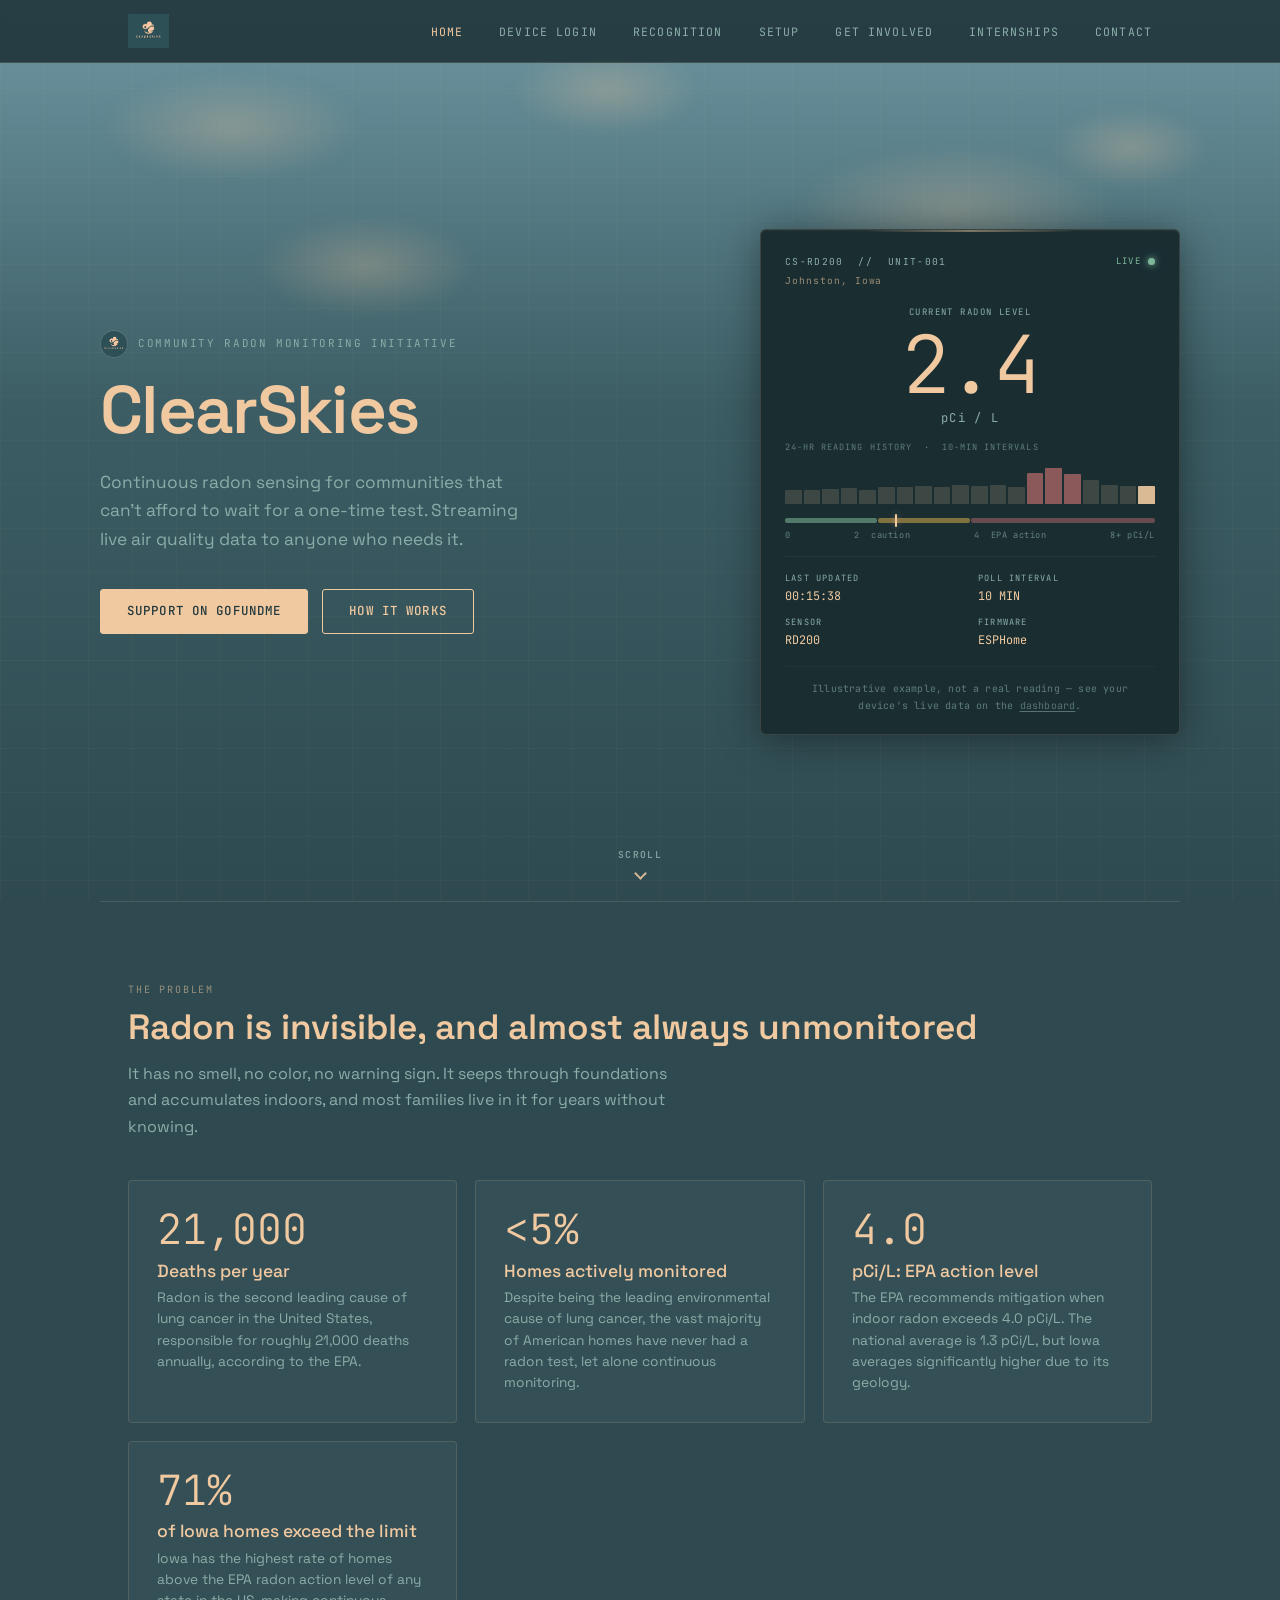
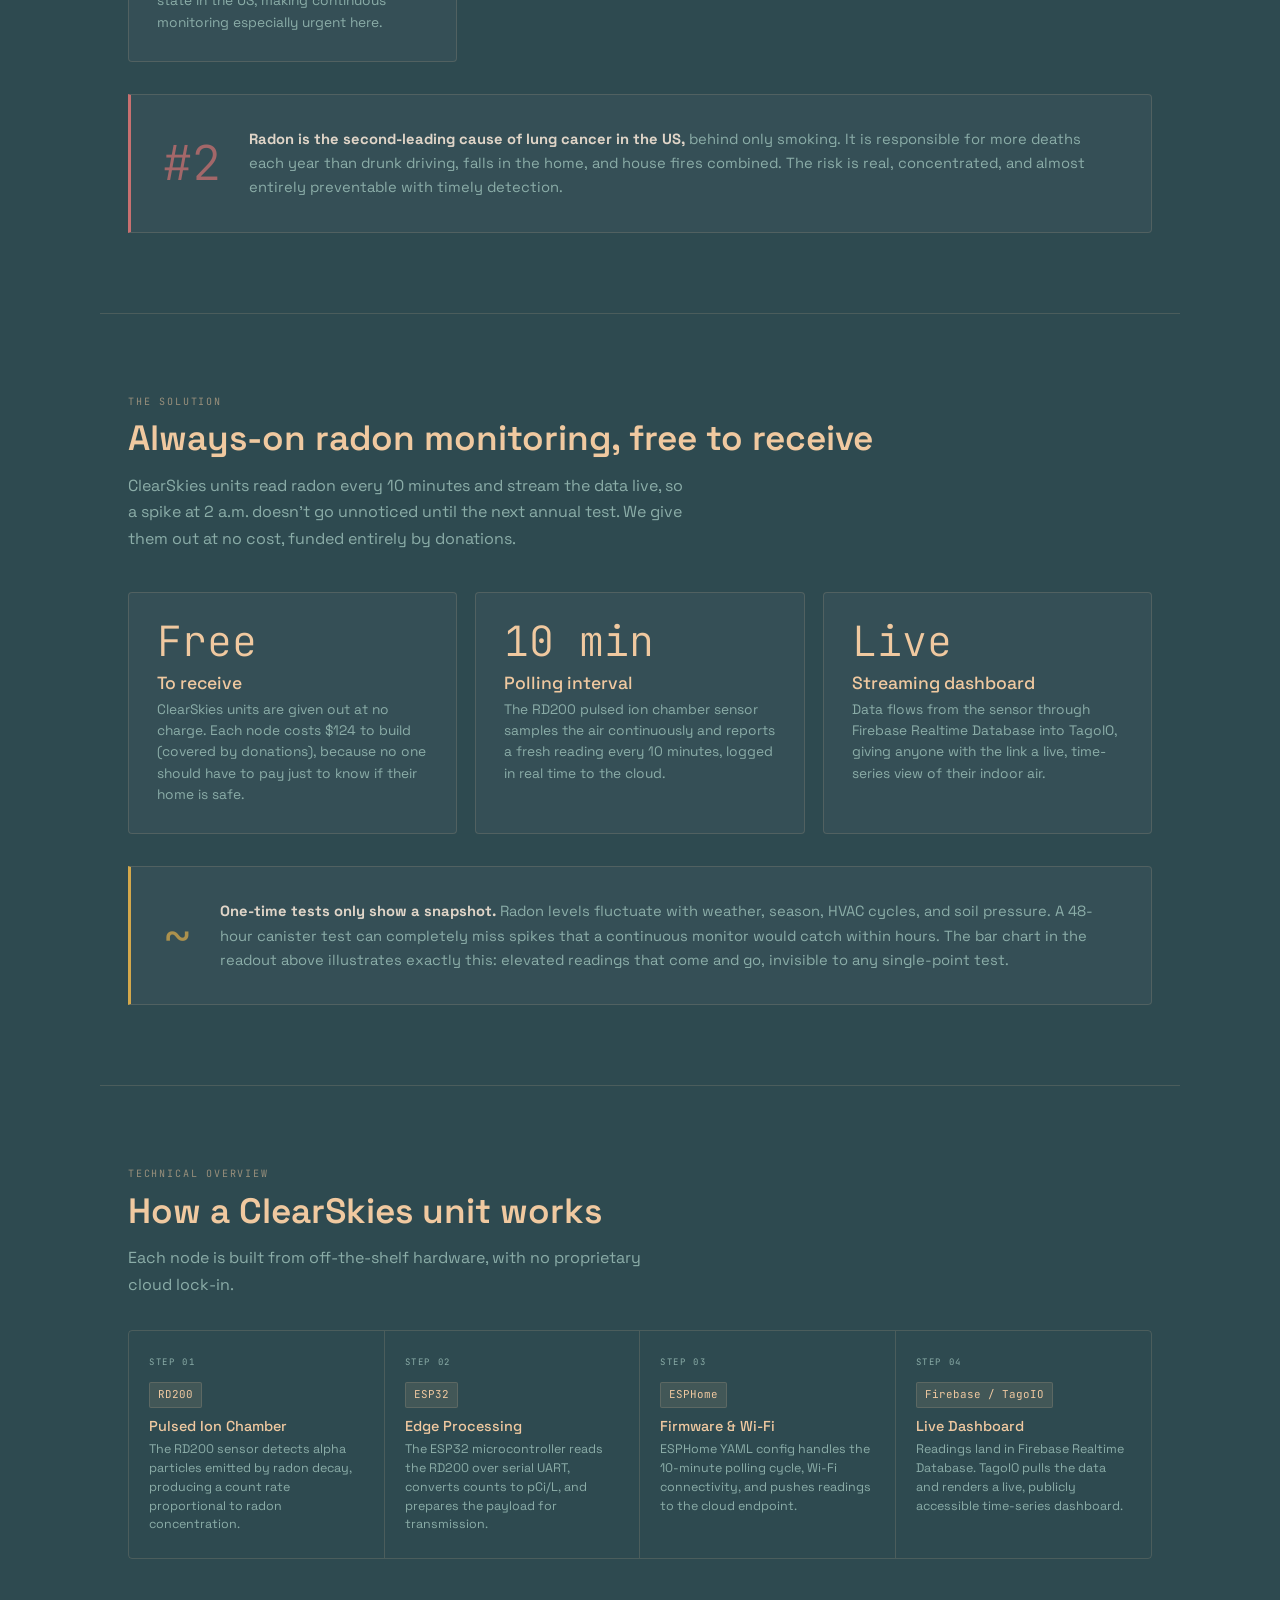
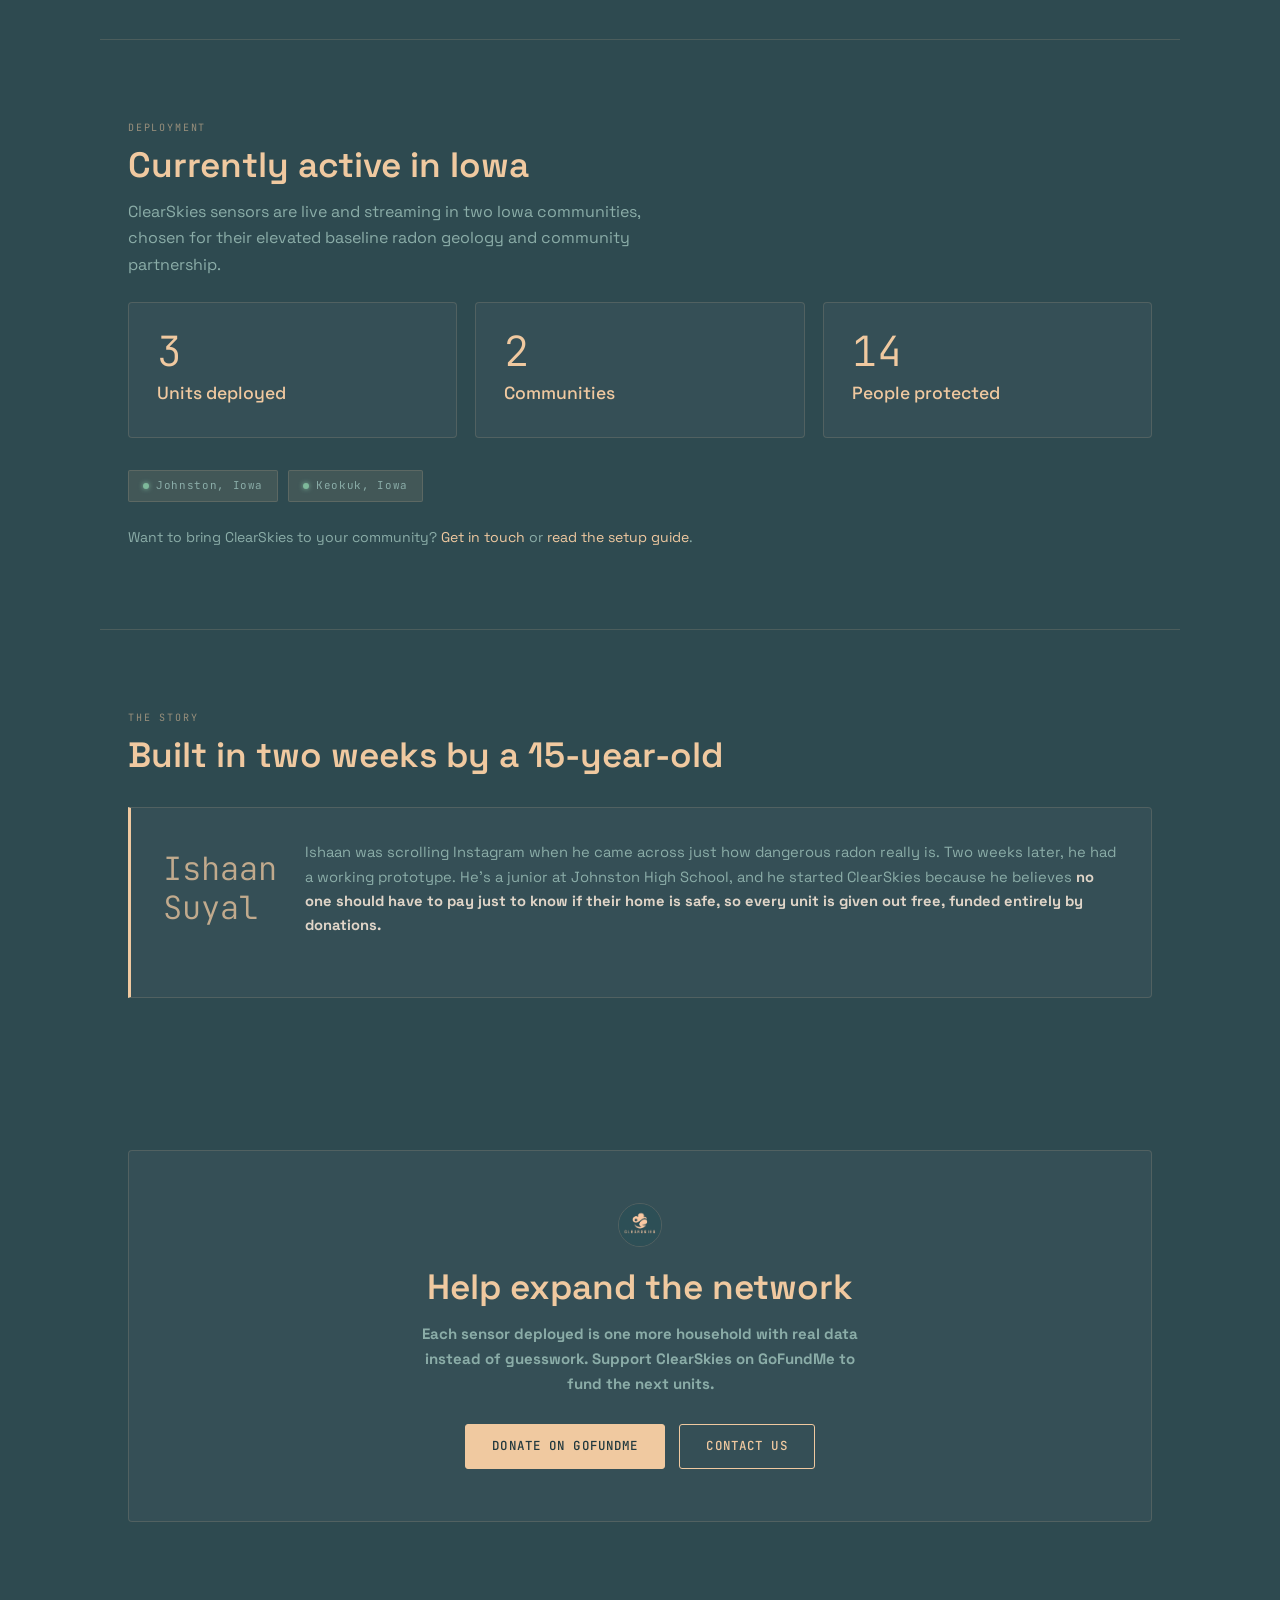
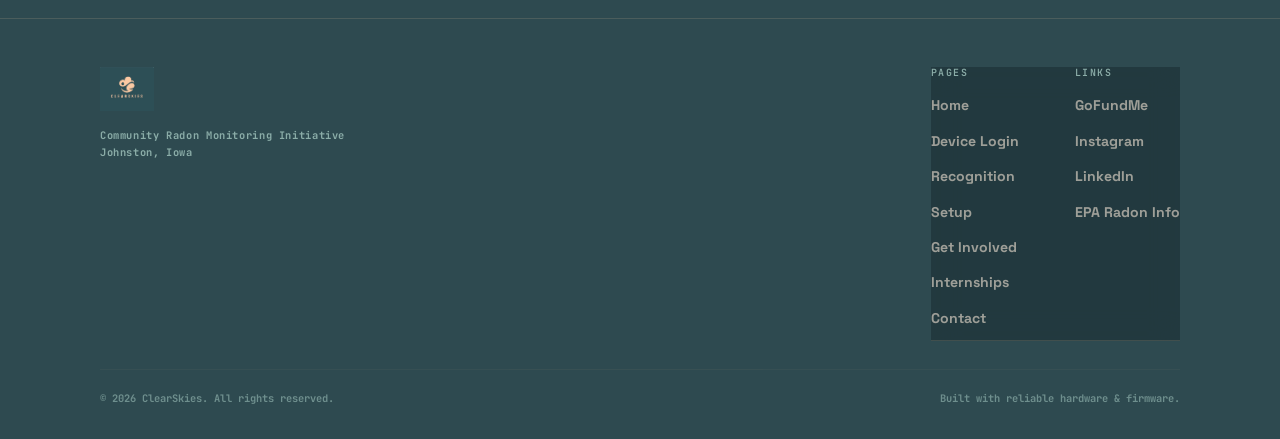
==== index.html @ 1600c2a7 "Label the homepage sensor readout as illustrative, not a live reading The hero mockup's animated 2.4" ====
<!DOCTYPE html>
<html lang="en">
<head>
  <meta name="google-site-verification" content="0IrApgtgHtI0PeMn14DajckYNzv0aFmC-yq6fdGsyoA" />
  <meta charset="UTF-8">
  <meta name="viewport" content="width=device-width, initial-scale=1.0">
  <title>ClearSkies | Community Radon Monitoring</title>
  <meta name="description" content="ClearSkies deploys low-cost continuous radon sensors in communities across Iowa, streaming real-time air quality data to protect families from invisible radon exposure.">
  <meta property="og:type" content="website">
  <meta property="og:title" content="ClearSkies | Community Radon Monitoring">
  <meta property="og:description" content="Low-cost continuous radon sensors deployed in communities across Iowa.">
  <meta property="og:image" content="https://ishaansuyal.github.io/clearskies-site/favicon.png">
  <link rel="icon" type="image/png" href="favicon.png">
  <link rel="apple-touch-icon" href="favicon.png">
  <link rel="stylesheet" href="css/style.css">
</head>
<body>

<!-- ── Atmosphere: sky → ground scene ── -->
<div class="scene" aria-hidden="true">
  <div class="scene-sky"></div>
  <div class="scene-ground"></div>
  <div class="cloud cloud-1"></div>
  <div class="cloud cloud-2"></div>
  <div class="cloud cloud-3"></div>
  <div class="cloud cloud-4"></div>
  <div class="cloud cloud-5"></div>
</div>

<!-- ── Navigation ── -->
<nav>
  <div class="nav-inner">
    <a class="nav-logo" href="index.html">
      <img src="images/logoclear.jpeg" alt="ClearSkies">
    </a>
    <button class="nav-toggle" aria-label="Toggle menu">
      <span></span><span></span><span></span>
    </button>
    <ul class="nav-links">
      <li><a href="index.html" class="active">Home</a></li>
      <li><a href="login.html">Device Login</a></li>
      <li><a href="recognition.html">Recognition</a></li>
      <li><a href="setup.html">Setup</a></li>
      <li><a href="get-involved.html">Get Involved</a></li>
      <li><a href="internships.html">Internships</a></li>
      <li><a href="contact.html">Contact</a></li>
    </ul>
  </div>
</nav>

<!-- ── Hero ── -->
<section class="hero">
  <div class="hero-inner">
    <div class="hero-text">
      <div class="hero-brand">
        <img class="hero-logo" src="images/logoclear.jpeg" alt="ClearSkies logo">
        <span class="label">Community Radon Monitoring Initiative</span>
      </div>
      <h1>ClearSkies</h1>
      <p class="mission">
        Continuous radon sensing for communities that can't afford
        to wait for a one-time test. Streaming live air quality data
        to anyone who needs it.
      </p>
      <div class="hero-cta">
        <a class="btn" href="https://gofund.me/b8601a1a9" target="_blank" rel="noopener">Support on GoFundMe</a>
        <a class="btn btn-outline" href="setup.html">How It Works</a>
      </div>
    </div>

    <!-- Sensor readout panel -->
    <div class="sensor-unit" role="img" aria-label="Illustrative example of a sensor readout, not a live reading">
      <div class="sensor-header">
        <div>
          <div class="sensor-id">CS-RD200 &nbsp;//&nbsp; UNIT-001</div>
          <div class="sensor-loc">Johnston, Iowa</div>
        </div>
        <div class="sensor-status">
          <span class="status-text">Live</span>
          <span class="status-dot"></span>
        </div>
      </div>

      <div class="reading-display">
        <div class="reading-label">Current Radon Level</div>
        <div class="reading-value" id="reading-value">0.0</div>
        <div class="reading-unit">pCi / L</div>
      </div>

      <div class="chart-label">24-hr Reading History &nbsp;·&nbsp; 10-min intervals</div>
      <div class="mini-chart" id="mini-chart"></div>

      <div class="scale-section">
        <div class="scale-track-wrap">
          <div class="scale-track">
            <div class="scale-seg seg-safe"></div>
            <div class="scale-seg seg-moderate"></div>
            <div class="scale-seg seg-action"></div>
          </div>
          <div class="scale-marker" id="scale-marker"></div>
        </div>
        <div class="scale-labels">
          <span>0</span>
          <span>2 &nbsp;caution</span>
          <span>4 &nbsp;EPA action</span>
          <span>8+ pCi/L</span>
        </div>
      </div>

      <div class="sensor-meta">
        <div class="meta-item">
          <div class="meta-lbl">Last Updated</div>
          <div class="meta-val" id="sensor-time">--:--:--</div>
        </div>
        <div class="meta-item">
          <div class="meta-lbl">Poll Interval</div>
          <div class="meta-val">10 MIN</div>
        </div>
        <div class="meta-item">
          <div class="meta-lbl">Sensor</div>
          <div class="meta-val">RD200</div>
        </div>
        <div class="meta-item">
          <div class="meta-lbl">Firmware</div>
          <div class="meta-val">ESPHome</div>
        </div>
      </div>
      <p class="sensor-disclaimer">Illustrative example, not a real reading — see your device's live data on the <a href="login.html">dashboard</a>.</p>
    </div>
  </div>
</section>

<div class="divider"></div>

<!-- ── Problem ── -->
<section class="section">
  <div class="container">
    <div class="section-label">The Problem</div>
    <h2 class="section-title">Radon is invisible, and almost always unmonitored</h2>
    <p class="section-sub">
      It has no smell, no color, no warning sign. It seeps through foundations and accumulates
      indoors, and most families live in it for years without knowing.
    </p>

    <div class="stat-grid mt-40">
      <div class="stat-card">
        <div class="stat-number">21,000</div>
        <h3>Deaths per year</h3>
        <p>Radon is the second leading cause of lung cancer in the United States, responsible for roughly 21,000 deaths annually, according to the EPA.</p>
      </div>
      <div class="stat-card">
        <div class="stat-number">&lt;5%</div>
        <h3>Homes actively monitored</h3>
        <p>Despite being the leading environmental cause of lung cancer, the vast majority of American homes have never had a radon test, let alone continuous monitoring.</p>
      </div>
      <div class="stat-card">
        <div class="stat-number">4.0</div>
        <h3>pCi/L: EPA action level</h3>
        <p>The EPA recommends mitigation when indoor radon exceeds 4.0 pCi/L. The national average is 1.3 pCi/L, but Iowa averages significantly higher due to its geology.</p>
      </div>
      <div class="stat-card">
        <div class="stat-number">71%</div>
        <h3>of Iowa homes exceed the limit</h3>
        <p>Iowa has the highest rate of homes above the EPA radon action level of any state in the US, making continuous monitoring especially urgent here.</p>
      </div>
    </div>

    <div class="problem-strip">
      <div class="strip-num">#2</div>
      <p>
        <strong>Radon is the second-leading cause of lung cancer in the US,</strong> behind only smoking.
        It is responsible for more deaths each year than drunk driving, falls in the home, and house fires combined.
        The risk is real, concentrated, and almost entirely preventable with timely detection.
      </p>
    </div>
  </div>
</section>

<div class="divider"></div>

<!-- ── Solution ── -->
<section class="section">
  <div class="container">
    <div class="section-label">The Solution</div>
    <h2 class="section-title">Always-on radon monitoring, free to receive</h2>
    <p class="section-sub">
      ClearSkies units read radon every 10 minutes and stream the data live,
      so a spike at 2 a.m. doesn't go unnoticed until the next annual test.
      We give them out at no cost, funded entirely by donations.
    </p>

    <div class="stat-grid mt-40">
      <div class="stat-card">
        <div class="stat-number">Free</div>
        <h3>To receive</h3>
        <p>ClearSkies units are given out at no charge. Each node costs $124 to build (covered by donations), because no one should have to pay just to know if their home is safe.</p>
      </div>
      <div class="stat-card">
        <div class="stat-number">10 min</div>
        <h3>Polling interval</h3>
        <p>The RD200 pulsed ion chamber sensor samples the air continuously and reports a fresh reading every 10 minutes, logged in real time to the cloud.</p>
      </div>
      <div class="stat-card">
        <div class="stat-number">Live</div>
        <h3>Streaming dashboard</h3>
        <p>Data flows from the sensor through Firebase Realtime Database into TagoIO, giving anyone with the link a live, time-series view of their indoor air.</p>
      </div>
    </div>

    <div class="problem-strip" style="border-left-color: var(--yellow); margin-top: 32px;">
      <div class="strip-num" style="color: var(--yellow);">~</div>
      <p>
        <strong>One-time tests only show a snapshot.</strong>
        Radon levels fluctuate with weather, season, HVAC cycles, and soil pressure.
        A 48-hour canister test can completely miss spikes that a continuous monitor would catch
        within hours. The bar chart in the readout above illustrates exactly this: elevated readings
        that come and go, invisible to any single-point test.
      </p>
    </div>
  </div>
</section>

<div class="divider"></div>

<!-- ── How it works ── -->
<section class="section">
  <div class="container">
    <div class="section-label">Technical Overview</div>
    <h2 class="section-title">How a ClearSkies unit works</h2>
    <p class="section-sub">Each node is built from off-the-shelf hardware, with no proprietary cloud lock-in.</p>

    <div class="pipeline">
      <div class="pipeline-step">
        <div class="step-index">Step 01</div>
        <div class="step-tag">RD200</div>
        <h3>Pulsed Ion Chamber</h3>
        <p>The RD200 sensor detects alpha particles emitted by radon decay, producing a count rate proportional to radon concentration.</p>
      </div>
      <div class="pipeline-step">
        <div class="step-index">Step 02</div>
        <div class="step-tag">ESP32</div>
        <h3>Edge Processing</h3>
        <p>The ESP32 microcontroller reads the RD200 over serial UART, converts counts to pCi/L, and prepares the payload for transmission.</p>
      </div>
      <div class="pipeline-step">
        <div class="step-index">Step 03</div>
        <div class="step-tag">ESPHome</div>
        <h3>Firmware &amp; Wi-Fi</h3>
        <p>ESPHome YAML config handles the 10-minute polling cycle, Wi-Fi connectivity, and pushes readings to the cloud endpoint.</p>
      </div>
      <div class="pipeline-step">
        <div class="step-index">Step 04</div>
        <div class="step-tag">Firebase / TagoIO</div>
        <h3>Live Dashboard</h3>
        <p>Readings land in Firebase Realtime Database. TagoIO pulls the data and renders a live, publicly accessible time-series dashboard.</p>
      </div>
    </div>
  </div>
</section>

<div class="divider"></div>

<!-- ── Deployment ── -->
<section class="section">
  <div class="container">
    <div class="section-label">Deployment</div>
    <h2 class="section-title">Currently active in Iowa</h2>
    <p class="section-sub">
      ClearSkies sensors are live and streaming in two Iowa communities,
      chosen for their elevated baseline radon geology and community partnership.
    </p>

    <div class="stat-grid mt-24">
      <div class="stat-card">
        <div class="stat-number">3</div>
        <h3>Units deployed</h3>
      </div>
      <div class="stat-card">
        <div class="stat-number">2</div>
        <h3>Communities</h3>
      </div>
      <div class="stat-card">
        <div class="stat-number">14</div>
        <h3>People protected</h3>
      </div>
    </div>

    <div class="deploy-chips">
      <div class="chip"><span class="chip-dot"></span>Johnston, Iowa</div>
      <div class="chip"><span class="chip-dot"></span>Keokuk, Iowa</div>
    </div>
    <p class="text-muted mt-24" style="font-size:0.88rem;">
      Want to bring ClearSkies to your community?
      <a href="contact.html">Get in touch</a> or <a href="setup.html">read the setup guide</a>.
    </p>
  </div>
</section>

<div class="divider"></div>

<!-- ── About ── -->
<section class="section">
  <div class="container">
    <div class="section-label">The Story</div>
    <h2 class="section-title">Built in two weeks by a 15-year-old</h2>

    <div class="problem-strip" style="border-left-color: var(--accent); margin-top: 32px;">
      <div class="strip-num" style="color: var(--accent); font-size: 2rem; line-height:1.2;">Ishaan<br>Suyal</div>
      <p>
        Ishaan was scrolling Instagram when he came across just how dangerous radon really is.
        Two weeks later, he had a working prototype. He's a junior at Johnston High School,
        and he started ClearSkies because he believes <strong>no one should have to pay
        just to know if their home is safe, so every unit is given out free,
        funded entirely by donations.
      </p>
    </div>
  </div>
</section>

<!-- ── CTA ── -->
<div class="container">
  <div class="cta-block">
    <img class="cta-logo" src="images/logoclear.jpeg" alt="ClearSkies logo">
    <h2>Help expand the network</h2>
    <p>Each sensor deployed is one more household with real data instead of guesswork. Support ClearSkies on GoFundMe to fund the next units.</p>
    <div class="btn-group">
      <a class="btn" href="https://gofund.me/b8601a1a9" target="_blank" rel="noopener">Donate on GoFundMe</a>
      <a class="btn btn-outline" href="contact.html">Contact Us</a>
    </div>
  </div>
</div>

<!-- ── Footer ── -->
<footer>
  <div class="footer-inner">
    <div class="footer-brand">
      <div class="footer-logo">
        <a href="index.html"><img src="images/logoclear.jpeg" alt="ClearSkies"></a>
      </div>
      <div class="footer-tagline">Community Radon Monitoring Initiative<br>Johnston, Iowa</div>
    </div>
    <nav class="footer-nav">
      <div class="footer-col">
        <h4>Pages</h4>
        <ul>
          <li><a href="index.html">Home</a></li>
          <li><a href="login.html">Device Login</a></li>
          <li><a href="recognition.html">Recognition</a></li>
          <li><a href="setup.html">Setup</a></li>
          <li><a href="get-involved.html">Get Involved</a></li>
          <li><a href="internships.html">Internships</a></li>
          <li><a href="contact.html">Contact</a></li>
        </ul>
      </div>
      <div class="footer-col">
        <h4>Links</h4>
        <ul>
          <li><a href="https://gofund.me/b8601a1a9" target="_blank" rel="noopener">GoFundMe</a></li>
          <li><a href="https://www.instagram.com/clearskies.ia/" target="_blank" rel="noopener">Instagram</a></li>
          <li><a href="https://www.linkedin.com/company/clearskies515/" target="_blank" rel="noopener">LinkedIn</a></li>
          <li><a href="https://www.epa.gov/radon" target="_blank" rel="noopener">EPA Radon Info</a></li>
        </ul>
      </div>
    </nav>
  </div>
  <div class="footer-bottom">
    <span>&copy; 2026 ClearSkies. All rights reserved.</span>
    <span>Built with reliable hardware &amp; firmware.</span>
  </div>
</footer>

<div class="scroll-cue" id="scroll-cue" aria-hidden="true">
  <span>Scroll</span>
  <span class="scroll-cue-arrow"></span>
</div>

<script src="js/main.js"></script>
</body>
</html>
---- css/style.css ----
@import url('https://fonts.googleapis.com/css2?family=Space+Grotesk:wght@300;400;500;600;700&family=JetBrains+Mono:wght@300;400;500;600&display=swap');

/* ── Variables ── */
:root {
  --bg-base:      #2E4A50;
  --bg-raised:    #354F56;
  --bg-deep:      #22393E;
  --bg-panel:     #1A2E32;
  --accent:       #F0C9A0;
  --accent-dim:   #C8A07A;
  --accent-faint: rgba(240, 201, 160, 0.10);
  --text-primary: #E0D5C8;
  --text-muted:   #8BADA8;
  --border:       rgba(240, 201, 160, 0.15);
  --border-dim:   rgba(240, 201, 160, 0.07);
  --green:        #7EB89A;
  --yellow:       #D4A84B;
  --red:          #C87070;
  --font-sans:    'Space Grotesk', system-ui, sans-serif;
  --font-mono:    'JetBrains Mono', 'IBM Plex Mono', monospace;
}

/* ── Reset ── */
*, *::before, *::after { box-sizing: border-box; margin: 0; padding: 0; }
html { scroll-behavior: smooth; }
body {
  font-family: var(--font-sans);
  background-color: var(--bg-base);
  color: var(--text-primary);
  line-height: 1.65;
  font-size: 16px;
  -webkit-font-smoothing: antialiased;
}

/* Blueprint grid texture */
body::before {
  content: '';
  position: fixed;
  inset: 0;
  background-image:
    linear-gradient(rgba(240, 201, 160, 0.035) 1px, transparent 1px),
    linear-gradient(90deg, rgba(240, 201, 160, 0.035) 1px, transparent 1px);
  background-size: 44px 44px;
  pointer-events: none;
  z-index: 0;
}

/* ── Atmosphere: sky → ground scene ── */
.scene {
  position: fixed;
  inset: 0;
  z-index: -1;
  overflow: hidden;
  pointer-events: none;
}
.scene-sky,
.scene-ground {
  position: absolute;
  inset: 0;
}
.scene-sky {
  background: linear-gradient(180deg, #6E97A3 0%, #3C5D64 45%, var(--bg-base) 100%);
}
.scene-ground {
  background: linear-gradient(180deg, var(--bg-base) 0%, #4A3B2A 55%, #2A2018 100%);
  opacity: 0;
}
.cloud {
  position: absolute;
  border-radius: 50%;
  background: radial-gradient(closest-side, rgba(240, 201, 160, 0.28), rgba(240, 201, 160, 0));
  filter: blur(6px);
  will-change: opacity, transform;
}
.cloud-1 { top: 8%;  left: 8%;  width: 260px; height: 110px; }
.cloud-2 { top: 16%; left: 62%; width: 320px; height: 130px; }
.cloud-3 { top: 5%;  left: 40%; width: 190px; height: 90px;  }
.cloud-4 { top: 24%; left: 20%; width: 220px; height: 100px; }
.cloud-5 { top: 12%; left: 82%; width: 160px; height: 80px;  }

@media (max-width: 720px) {
  .cloud-2, .cloud-5 { display: none; }
}

/* ── Typography ── */
h1, h2, h3, h4 { font-family: var(--font-sans); font-weight: 600; line-height: 1.15; }
h1  { font-size: clamp(2.4rem, 5.5vw, 4.2rem); color: var(--accent); letter-spacing: -0.025em; }
h2  { font-size: clamp(1.5rem, 3vw, 2.2rem);   color: var(--accent); }
h3  { font-size: 1.1rem; color: var(--accent); font-weight: 500; }
p   { color: var(--text-primary); }
a   { color: var(--accent); text-decoration: none; transition: color 0.2s; }
a:hover { color: var(--accent-dim); }

.mono  { font-family: var(--font-mono); }
.label {
  font-family: var(--font-mono);
  font-size: 0.68rem;
  letter-spacing: 0.15em;
  text-transform: uppercase;
  color: var(--text-muted);
}

/* ── Layout ── */
.container { max-width: 1080px; margin: 0 auto; padding: 0 28px; }
section    { position: relative; z-index: 1; }

/* ── Nav ── */
nav {
  position: sticky;
  top: 0;
  z-index: 200;
  background: rgba(34, 57, 62, 0.94);
  backdrop-filter: blur(14px);
  -webkit-backdrop-filter: blur(14px);
  border-bottom: 1px solid var(--border);
}
.nav-inner {
  max-width: 1080px;
  margin: 0 auto;
  padding: 0 28px;
  display: flex;
  align-items: center;
  justify-content: space-between;
  height: 62px;
}
.nav-logo { display: flex; align-items: center; }
.nav-logo img { height: 34px; width: auto; display: block; }

.nav-links { display: flex; gap: 36px; list-style: none; }
.nav-links a {
  font-family: var(--font-mono);
  font-size: 0.72rem;
  letter-spacing: 0.1em;
  text-transform: uppercase;
  color: var(--text-muted);
  transition: color 0.2s;
}
.nav-links a:hover,
.nav-links a.active { color: var(--accent); }

.nav-toggle {
  display: none;
  flex-direction: column;
  gap: 5px;
  background: none;
  border: none;
  cursor: pointer;
  padding: 6px;
}
.nav-toggle span {
  display: block;
  width: 22px;
  height: 2px;
  background: var(--accent);
  border-radius: 1px;
  transition: transform 0.25s, opacity 0.25s;
}
.nav-toggle.open span:nth-child(1) { transform: translateY(7px) rotate(45deg); }
.nav-toggle.open span:nth-child(2) { opacity: 0; }
.nav-toggle.open span:nth-child(3) { transform: translateY(-7px) rotate(-45deg); }

@media (max-width: 760px) {
  .nav-toggle { display: flex; }
  .nav-links {
    display: none;
    position: absolute;
    top: 62px; left: 0; right: 0;
    background: var(--bg-deep);
    border-bottom: 1px solid var(--border);
    flex-direction: column;
    padding: 20px 28px;
    gap: 18px;
    z-index: 199;
  }
  .nav-links.open { display: flex; }
}

/* ── Buttons ── */
.btn {
  display: inline-block;
  font-family: var(--font-mono);
  font-size: 0.78rem;
  letter-spacing: 0.09em;
  text-transform: uppercase;
  padding: 11px 26px;
  background: var(--accent);
  color: var(--bg-deep);
  border: 1.5px solid var(--accent);
  border-radius: 3px;
  cursor: pointer;
  transition: background 0.2s, color 0.2s;
  font-weight: 500;
}
.btn:hover { background: transparent; color: var(--accent); }
.btn-outline { background: transparent; color: var(--accent); }
.btn-outline:hover { background: var(--accent); color: var(--bg-deep); }

/* ── Footer ── */
footer {
  position: relative;
  z-index: 1;
  border-top: 1px solid var(--border);
  padding: 48px 28px 32px;
  margin-top: 96px;
}
.footer-inner {
  max-width: 1080px;
  margin: 0 auto;
  display: flex;
  flex-wrap: wrap;
  gap: 40px;
  justify-content: space-between;
  align-items: flex-start;
}
.footer-logo img { height: 44px; }
.footer-tagline {
  font-family: var(--font-mono);
  font-size: 0.65rem;
  color: var(--text-muted);
  margin-top: 8px;
  letter-spacing: 0.06em;
}
.footer-nav { display: flex; gap: 56px; flex-wrap: wrap; }
.footer-col h4 {
  font-family: var(--font-mono);
  font-size: 0.62rem;
  letter-spacing: 0.14em;
  text-transform: uppercase;
  color: var(--text-muted);
  margin-bottom: 14px;
}
.footer-col ul  { list-style: none; }
.footer-col li  { margin-bottom: 9px; }
.footer-col a   { font-size: 0.88rem; color: var(--text-primary); opacity: 0.65; transition: opacity 0.2s, color 0.2s; }
.footer-col a:hover { opacity: 1; color: var(--accent); }
.footer-bottom {
  max-width: 1080px;
  margin: 28px auto 0;
  border-top: 1px solid var(--border-dim);
  padding-top: 20px;
  font-family: var(--font-mono);
  font-size: 0.65rem;
  color: var(--text-muted);
  display: flex;
  justify-content: space-between;
  flex-wrap: wrap;
  gap: 8px;
  opacity: 0.7;
}

/* ── Hero ── */
.hero {
  min-height: calc(100vh - 62px);
  display: flex;
  align-items: center;
  padding: 80px 28px;
  position: relative;
  z-index: 1;
}
.hero-inner {
  max-width: 1080px;
  margin: 0 auto;
  width: 100%;
  display: grid;
  grid-template-columns: 1fr 420px;
  gap: 64px;
  align-items: center;
}
.hero-brand          { display: flex; align-items: center; gap: 10px; margin-bottom: 14px; }
.hero-logo           { width: 28px; height: 28px; border-radius: 50%; object-fit: cover; border: 1px solid var(--border); flex-shrink: 0; }
.hero-text .label    { margin-bottom: 0; display: block; }
.hero-text h1        { margin-bottom: 18px; }
.hero-text .mission  { font-size: 1.08rem; color: var(--text-muted); max-width: 420px; margin-bottom: 36px; line-height: 1.65; }
.hero-cta            { display: flex; gap: 14px; align-items: center; flex-wrap: wrap; }

@media (max-width: 820px) {
  .hero-inner { grid-template-columns: 1fr; gap: 44px; }
  .hero { padding: 56px 28px 64px; min-height: auto; }
}

/* ── Sensor Panel ── */
.sensor-unit {
  background: var(--bg-panel);
  border: 1px solid var(--border);
  border-radius: 6px;
  padding: 24px 24px 20px;
  font-family: var(--font-mono);
  position: relative;
  box-shadow: 0 4px 40px rgba(0,0,0,0.4), inset 0 1px 0 rgba(240,201,160,0.05);
}
.sensor-unit::before {
  content: '';
  position: absolute;
  top: 0; left: 25%; right: 25%;
  height: 2px;
  background: linear-gradient(90deg, transparent, var(--accent), transparent);
  opacity: 0.45;
}

.sensor-header { display: flex; justify-content: space-between; align-items: flex-start; margin-bottom: 16px; }
.sensor-id  { font-size: 0.6rem; letter-spacing: 0.14em; text-transform: uppercase; color: var(--text-muted); }
.sensor-loc { font-size: 0.6rem; letter-spacing: 0.1em; color: var(--accent); opacity: 0.6; margin-top: 3px; }
.sensor-status { display: flex; align-items: center; gap: 7px; }
.status-text   { font-size: 0.56rem; letter-spacing: 0.14em; text-transform: uppercase; color: var(--green); }
.status-dot {
  width: 7px; height: 7px; border-radius: 50%;
  background: var(--green);
  box-shadow: 0 0 7px var(--green);
  animation: blink 2.4s ease-in-out infinite;
}
@keyframes blink { 0%, 100% { opacity: 1; } 50% { opacity: 0.3; } }

.reading-display  { text-align: center; margin: 6px 0 12px; }
.reading-label    { font-size: 0.56rem; letter-spacing: 0.16em; text-transform: uppercase; color: var(--text-muted); margin-bottom: 5px; }
.reading-value    {
  font-size: 5rem;
  font-weight: 300;
  color: var(--accent);
  letter-spacing: -0.03em;
  line-height: 1;
  font-variant-numeric: tabular-nums;
}
.reading-unit     { font-size: 0.76rem; color: var(--text-muted); letter-spacing: 0.1em; margin-top: 4px; }

.chart-label { font-size: 0.54rem; letter-spacing: 0.12em; text-transform: uppercase; color: var(--text-muted); opacity: 0.6; margin-bottom: 5px; }
.mini-chart {
  display: flex;
  align-items: flex-end;
  gap: 2px;
  height: 44px;
  margin-bottom: 14px;
}
.mini-bar { flex: 1; background: rgba(240,201,160,0.17); border-radius: 1px 1px 0 0; min-height: 3px; }
.mini-bar.b-spike   { background: rgba(200,112,112,0.65); }
.mini-bar.b-current { background: var(--accent); opacity: 0.9; }

.scale-section { margin-bottom: 14px; }
.scale-track-wrap { position: relative; }
.scale-track { display: flex; height: 5px; gap: 1px; }
.scale-seg   { border-radius: 2px; }
.seg-safe     { flex: 2; background: var(--green);  opacity: 0.55; }
.seg-moderate { flex: 2; background: var(--yellow); opacity: 0.55; }
.seg-action   { flex: 4; background: var(--red);    opacity: 0.45; }
.scale-marker {
  position: absolute;
  top: -4px;
  width: 2px; height: 13px;
  background: var(--accent);
  border-radius: 1px;
  left: 0%;
  transition: left 1.2s cubic-bezier(0.16, 1, 0.3, 1);
  transform: translateX(-50%);
  box-shadow: 0 0 6px rgba(240,201,160,0.5);
}
.scale-labels {
  display: flex;
  justify-content: space-between;
  margin-top: 5px;
  font-size: 0.54rem;
  letter-spacing: 0.07em;
  color: var(--text-muted);
  opacity: 0.65;
}

.sensor-meta {
  display: grid;
  grid-template-columns: 1fr 1fr;
  gap: 8px 16px;
  border-top: 1px solid var(--border-dim);
  padding-top: 14px;
}
.meta-lbl { font-size: 0.54rem; letter-spacing: 0.14em; text-transform: uppercase; color: var(--text-muted); margin-bottom: 2px; }

.sensor-disclaimer {
  margin-top: 16px;
  padding-top: 14px;
  border-top: 1px solid var(--border-dim);
  font-family: var(--font-mono);
  font-size: 0.62rem;
  letter-spacing: 0.02em;
  color: var(--text-muted);
  opacity: 0.6;
  text-align: center;
}
.sensor-disclaimer a { color: var(--text-muted); text-decoration: underline; text-underline-offset: 2px; opacity: 0.9; }
.sensor-disclaimer a:hover { color: var(--accent); opacity: 1; }
.meta-val { font-size: 0.74rem; color: var(--accent); }

/* ── Sections ── */
.section { padding: 80px 0; }
.section-label {
  font-family: var(--font-mono);
  font-size: 0.63rem;
  letter-spacing: 0.18em;
  text-transform: uppercase;
  color: var(--accent);
  opacity: 0.55;
  margin-bottom: 8px;
}
.section-title { margin-bottom: 14px; }
.section-sub   { font-size: 1rem; color: var(--text-muted); max-width: 560px; line-height: 1.65; }

.divider { height: 1px; background: var(--border); max-width: 1080px; margin: 0 auto; }

.page-header-flex {
  display: flex;
  align-items: center;
  justify-content: space-between;
  gap: 40px;
}
.unit-photo {
  width: 220px;
  height: 280px;
  object-fit: cover;
  border-radius: 4px;
  border: 1px solid var(--border);
  flex-shrink: 0;
}
@media (max-width: 720px) {
  .page-header-flex { flex-direction: column; align-items: flex-start; }
  .unit-photo { width: 100%; height: auto; max-height: 340px; }
}

/* ── Stat cards ── */
.stat-grid {
  display: grid;
  grid-template-columns: repeat(auto-fit, minmax(260px, 1fr));
  gap: 18px;
  margin-bottom: 32px;
}
.stat-card {
  background: var(--bg-raised);
  border: 1px solid var(--border);
  border-radius: 4px;
  padding: 28px;
}
.stat-number { font-family: var(--font-mono); font-size: 2.6rem; font-weight: 300; color: var(--accent); line-height: 1; margin-bottom: 10px; }
.stat-card h3 { margin-bottom: 6px; }
.stat-card p  { font-size: 0.86rem; color: var(--text-muted); line-height: 1.55; }

/* ── Problem strip ── */
.problem-strip {
  background: var(--bg-raised);
  border: 1px solid var(--border);
  border-left: 3px solid var(--red);
  border-radius: 0 4px 4px 0;
  padding: 32px;
  margin-top: 32px;
  display: grid;
  grid-template-columns: auto 1fr;
  gap: 28px;
  align-items: center;
}
.strip-num { font-family: var(--font-mono); font-size: 3rem; font-weight: 300; color: var(--red); opacity: 0.75; line-height: 1; white-space: nowrap; }
.problem-strip p { font-size: 0.92rem; color: var(--text-muted); line-height: 1.65; }
.problem-strip strong { color: var(--text-primary); }

/* ── Pipeline ── */
.pipeline {
  display: grid;
  grid-template-columns: repeat(4, 1fr);
  border: 1px solid var(--border);
  border-radius: 4px;
  overflow: hidden;
  margin-top: 32px;
}
.pipeline-step { padding: 24px 20px; border-right: 1px solid var(--border); }
.pipeline-step:last-child { border-right: none; }
.step-index { font-family: var(--font-mono); font-size: 0.56rem; letter-spacing: 0.18em; text-transform: uppercase; color: var(--text-muted); margin-bottom: 10px; }
.step-tag {
  font-family: var(--font-mono);
  font-size: 0.68rem;
  color: var(--accent);
  background: var(--accent-faint);
  border: 1px solid var(--border);
  padding: 3px 8px;
  border-radius: 2px;
  display: inline-block;
  margin-bottom: 10px;
}
.pipeline-step h3 { font-size: 0.9rem; margin-bottom: 6px; }
.pipeline-step p  { font-size: 0.78rem; color: var(--text-muted); line-height: 1.5; }

@media (max-width: 720px) {
  .pipeline { grid-template-columns: 1fr 1fr; }
  .pipeline-step:nth-child(2) { border-right: none; }
  .pipeline-step:nth-child(1),
  .pipeline-step:nth-child(2) { border-bottom: 1px solid var(--border); }
}
@media (max-width: 480px) {
  .pipeline { grid-template-columns: 1fr; }
  .pipeline-step { border-right: none !important; border-bottom: 1px solid var(--border) !important; }
  .pipeline-step:last-child { border-bottom: none !important; }
}

/* ── Deploy chips ── */
.deploy-chips { display: flex; gap: 10px; flex-wrap: wrap; margin-top: 28px; }
.chip {
  font-family: var(--font-mono);
  font-size: 0.68rem;
  letter-spacing: 0.06em;
  padding: 6px 14px;
  border: 1px solid var(--border);
  border-radius: 2px;
  color: var(--text-muted);
  background: var(--accent-faint);
  display: flex;
  align-items: center;
  gap: 7px;
}
.chip-dot { width: 6px; height: 6px; border-radius: 50%; background: var(--green); box-shadow: 0 0 5px var(--green); flex-shrink: 0; }

/* ── Page header ── */
.page-header {
  padding: 64px 0 52px;
  border-bottom: 1px solid var(--border);
  margin-bottom: 64px;
  position: relative;
  z-index: 1;
}
.page-header-logo {
  width: 40px;
  height: 40px;
  border-radius: 50%;
  object-fit: cover;
  border: 1px solid var(--border);
  margin-bottom: 18px;
}

/* ── Recognition ── */
.press-grid { display: grid; grid-template-columns: repeat(auto-fit, minmax(280px, 1fr)); gap: 18px; }
.press-card {
  background: var(--bg-raised);
  border: 1px solid var(--border);
  border-radius: 4px;
  padding: 28px;
}
.photo-carousel {
  position: relative;
  background: var(--bg-raised);
  border: 1px solid var(--border);
  border-radius: 4px;
  overflow: hidden;
}
.carousel-track {
  display: flex;
  transition: transform 0.45s ease;
}
.carousel-slide { flex: 0 0 100%; }
.carousel-slide img {
  width: 100%;
  max-height: 480px;
  object-fit: contain;
  background: var(--bg-panel);
  display: block;
}
.carousel-caption { padding: 12px 16px; font-family: var(--font-mono); font-size: 0.68rem; color: var(--text-muted); letter-spacing: 0.04em; }
.carousel-btn {
  position: absolute;
  top: 50%;
  transform: translateY(-50%);
  width: 36px;
  height: 36px;
  border-radius: 50%;
  border: 1px solid var(--border);
  background: rgba(26, 46, 50, 0.75);
  color: var(--text-primary);
  font-family: var(--font-sans);
  font-size: 1rem;
  cursor: pointer;
  display: flex;
  align-items: center;
  justify-content: center;
  transition: background 0.2s ease;
}
.carousel-btn:hover { background: var(--accent-faint); }
.carousel-btn.prev { left: 12px; }
.carousel-btn.next { right: 12px; }
.carousel-dots {
  display: flex;
  justify-content: center;
  gap: 8px;
  padding: 14px 0;
}
.carousel-dot {
  width: 8px;
  height: 8px;
  border-radius: 50%;
  background: var(--border);
  border: none;
  cursor: pointer;
  padding: 0;
}
.carousel-dot.active { background: var(--accent); }
.outlet-tag { font-family: var(--font-mono); font-size: 0.63rem; letter-spacing: 0.14em; text-transform: uppercase; color: var(--accent); margin-bottom: 12px; }
.press-card p   { font-size: 0.86rem; color: var(--text-muted); line-height: 1.55; margin-bottom: 14px; }
.press-link { font-family: var(--font-mono); font-size: 0.68rem; color: var(--accent); opacity: 0.65; letter-spacing: 0.04em; }
.press-link:hover { opacity: 1; }

.award-grid { display: grid; grid-template-columns: repeat(auto-fit, minmax(300px, 1fr)); gap: 18px; margin-top: 64px; }
.award-card {
  background: var(--bg-raised);
  border: 1px solid var(--border);
  border-left: 3px solid var(--accent);
  border-radius: 0 4px 4px 0;
  padding: 28px;
}
.award-badge { font-family: var(--font-mono); font-size: 0.58rem; letter-spacing: 0.16em; text-transform: uppercase; color: var(--accent); opacity: 0.5; margin-bottom: 10px; }
.award-card h3 { font-size: 1.05rem; margin-bottom: 8px; }
.award-card p  { font-size: 0.86rem; color: var(--text-muted); line-height: 1.55; }

/* ── Setup ── */
.hardware-table {
  width: 100%;
  border-collapse: collapse;
  font-family: var(--font-mono);
  font-size: 0.8rem;
  margin: 28px 0 40px;
  border: 1px solid var(--border);
  border-radius: 4px;
  overflow: hidden;
}
.hardware-table th {
  text-align: left;
  padding: 10px 18px;
  font-size: 0.58rem;
  letter-spacing: 0.14em;
  text-transform: uppercase;
  color: var(--text-muted);
  background: var(--bg-panel);
  border-bottom: 1px solid var(--border);
}
.hardware-table td {
  padding: 13px 18px;
  border-bottom: 1px solid var(--border-dim);
  color: var(--text-primary);
  vertical-align: top;
  line-height: 1.5;
}
.hardware-table tr:last-child td { border-bottom: none; }
.hardware-table td:first-child    { color: var(--accent); white-space: nowrap; }
.hardware-table td:nth-child(3)   { color: var(--text-muted); font-size: 0.74rem; }

.cost-row { display: flex; align-items: flex-end; gap: 32px; flex-wrap: wrap; margin: 28px 0 48px; }
.cost-box {
  display: inline-flex;
  flex-direction: column;
  background: var(--accent-faint);
  border: 1px solid var(--border);
  border-radius: 4px;
  padding: 20px 28px;
}
.cost-num { font-family: var(--font-mono); font-size: 3rem; font-weight: 300; color: var(--accent); line-height: 1; }
.cost-lbl { font-family: var(--font-mono); font-size: 0.6rem; letter-spacing: 0.14em; text-transform: uppercase; color: var(--text-muted); margin-top: 6px; }
.cost-breakdown { font-family: var(--font-mono); font-size: 0.76rem; color: var(--text-muted); line-height: 2.1; }
.cost-breakdown span { color: var(--text-primary); margin-left: 8px; }

.flow-row {
  display: flex;
  align-items: stretch;
  border: 1px solid var(--border);
  border-radius: 4px;
  overflow: hidden;
  margin-top: 28px;
}
.flow-node {
  font-family: var(--font-mono);
  font-size: 0.72rem;
  padding: 18px 16px;
  flex: 1;
  text-align: center;
  border-right: 1px solid var(--border);
}
.flow-node:last-child { border-right: none; }
.fn-label { font-size: 0.54rem; letter-spacing: 0.14em; text-transform: uppercase; color: var(--text-muted); margin-bottom: 5px; }
.fn-name  { color: var(--accent); font-size: 0.76rem; }
.flow-arrow { display: flex; align-items: center; padding: 0 4px; color: var(--text-muted); opacity: 0.35; font-size: 0.8rem; flex-shrink: 0; }

@media (max-width: 600px) { .flow-row { flex-direction: column; } .flow-node { border-right: none; border-bottom: 1px solid var(--border); } .flow-node:last-child { border-bottom: none; } .flow-arrow { transform: rotate(90deg); align-self: center; padding: 4px 0; } }

/* ── Contact ── */
.contact-grid { display: grid; grid-template-columns: 1fr 1fr; gap: 64px; align-items: start; }
@media (max-width: 720px) { .contact-grid { grid-template-columns: 1fr; gap: 40px; } }

.contact-form .form-group { margin-bottom: 20px; }
.contact-form label {
  display: block;
  font-family: var(--font-mono);
  font-size: 0.62rem;
  letter-spacing: 0.14em;
  text-transform: uppercase;
  color: var(--text-muted);
  margin-bottom: 8px;
}
.contact-form input,
.contact-form textarea {
  width: 100%;
  background: var(--bg-raised);
  border: 1px solid var(--border);
  border-radius: 3px;
  padding: 11px 14px;
  color: var(--text-primary);
  font-family: var(--font-sans);
  font-size: 0.92rem;
  outline: none;
  transition: border-color 0.2s;
}
.contact-form input::placeholder,
.contact-form textarea::placeholder { color: var(--text-muted); opacity: 0.45; }
.contact-form input:focus,
.contact-form textarea:focus { border-color: rgba(240,201,160,0.45); }
.contact-form textarea { height: 140px; resize: vertical; }

.form-success {
  display: none;
  font-family: var(--font-mono);
  font-size: 0.78rem;
  color: var(--green);
  border: 1px solid rgba(126,184,154,0.3);
  background: rgba(126,184,154,0.07);
  border-radius: 3px;
  padding: 13px 16px;
  margin-top: 14px;
  letter-spacing: 0.03em;
}
.form-success.show { display: block; }

.contact-aside h3 { margin-bottom: 12px; }
.contact-aside p  { font-size: 0.88rem; color: var(--text-muted); margin-bottom: 18px; line-height: 1.6; }
.social-links { display: flex; flex-direction: column; gap: 10px; margin-top: 28px; }
.social-link {
  font-family: var(--font-mono);
  font-size: 0.7rem;
  letter-spacing: 0.08em;
  text-transform: uppercase;
  padding: 9px 16px;
  border: 1px solid var(--border);
  border-radius: 3px;
  color: var(--text-muted);
  display: inline-flex;
  align-items: center;
  gap: 10px;
  width: fit-content;
  transition: color 0.2s, border-color 0.2s;
}
.social-link:hover { color: var(--accent); border-color: var(--accent); }
.social-icon { display: inline-flex; width: 15px; height: 15px; }
.social-icon svg { width: 100%; height: 100%; fill: currentColor; }

/* ── CTA block ── */
.cta-block {
  background: var(--bg-raised);
  border: 1px solid var(--border);
  border-radius: 4px;
  padding: 52px;
  text-align: center;
  margin-top: 72px;
}
.cta-logo { width: 44px; height: 44px; border-radius: 50%; object-fit: cover; border: 1px solid var(--border); margin: 0 auto 20px; display: block; }
.cta-block h2 { margin-bottom: 14px; }
.cta-block p  { color: var(--text-muted); margin-bottom: 28px; max-width: 460px; margin-left: auto; margin-right: auto; font-size: 0.94rem; }
.cta-block .btn-group { display: flex; justify-content: center; gap: 14px; flex-wrap: wrap; }

/* ── Utils ── */
.mt-16 { margin-top: 16px; }
.mt-24 { margin-top: 24px; }
.mt-40 { margin-top: 40px; }
.mb-8  { margin-bottom: 8px; }
.mb-24 { margin-bottom: 24px; }
.text-muted  { color: var(--text-muted); }
.text-accent { color: var(--accent); }

/* ── Scroll cue ── */
.scroll-cue {
  position: fixed;
  bottom: 22px;
  left: 50%;
  transform: translateX(-50%);
  z-index: 150;
  display: flex;
  flex-direction: column;
  align-items: center;
  gap: 6px;
  font-family: var(--font-mono);
  font-size: 0.6rem;
  letter-spacing: 0.14em;
  text-transform: uppercase;
  color: var(--text-muted);
  opacity: 0.85;
  transition: opacity 0.35s ease;
  pointer-events: none;
}
.scroll-cue.hidden { opacity: 0; }
.scroll-cue-arrow {
  width: 9px;
  height: 9px;
  border-right: 2px solid var(--accent);
  border-bottom: 2px solid var(--accent);
  transform: rotate(45deg);
  animation: scrollCueBounce 1.6s ease-in-out infinite;
}
@keyframes scrollCueBounce {
  0%, 100% { transform: rotate(45deg) translate(0, 0); }
  50%      { transform: rotate(45deg) translate(4px, 4px); }
}
@media (max-width: 560px) {
  .problem-strip { grid-template-columns: 1fr; gap: 14px; }
  .cta-block { padding: 36px 24px; }
  .section   { padding: 56px 0; }
  .footer-nav { gap: 32px; }
}
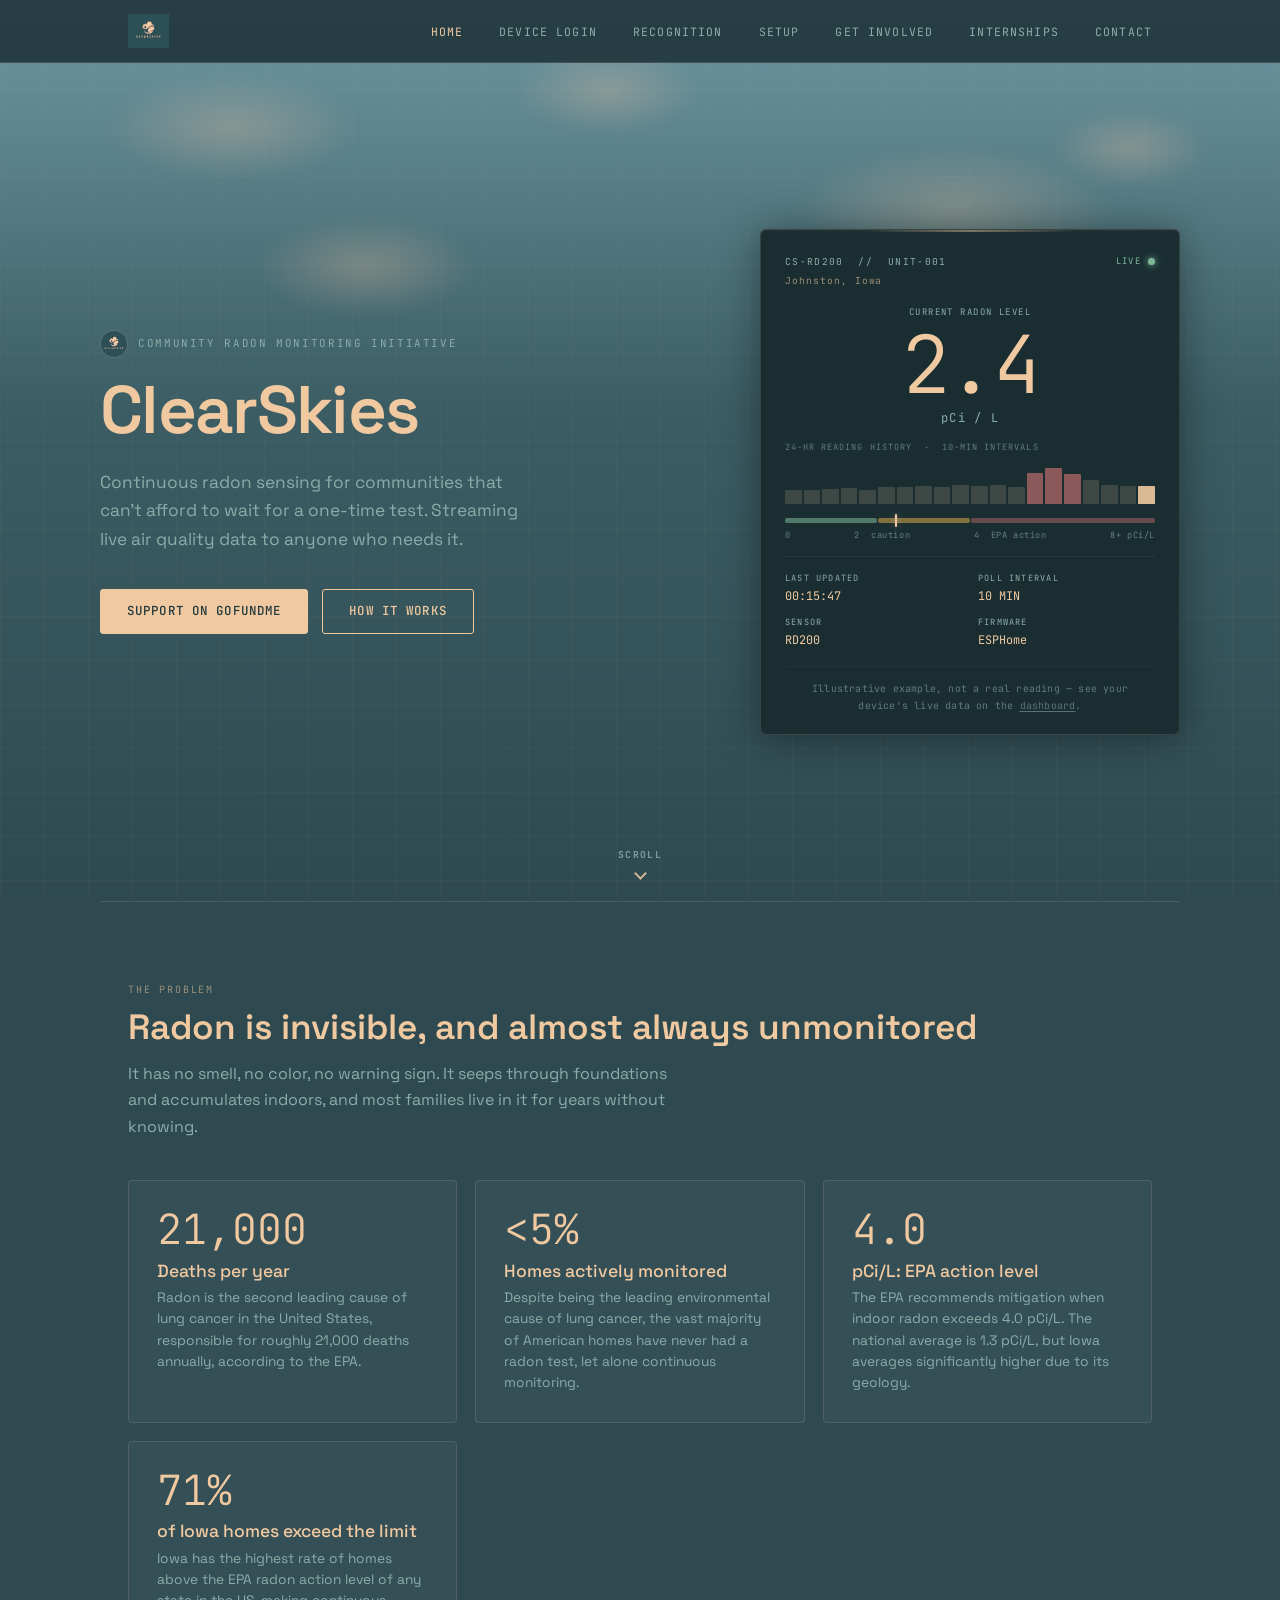
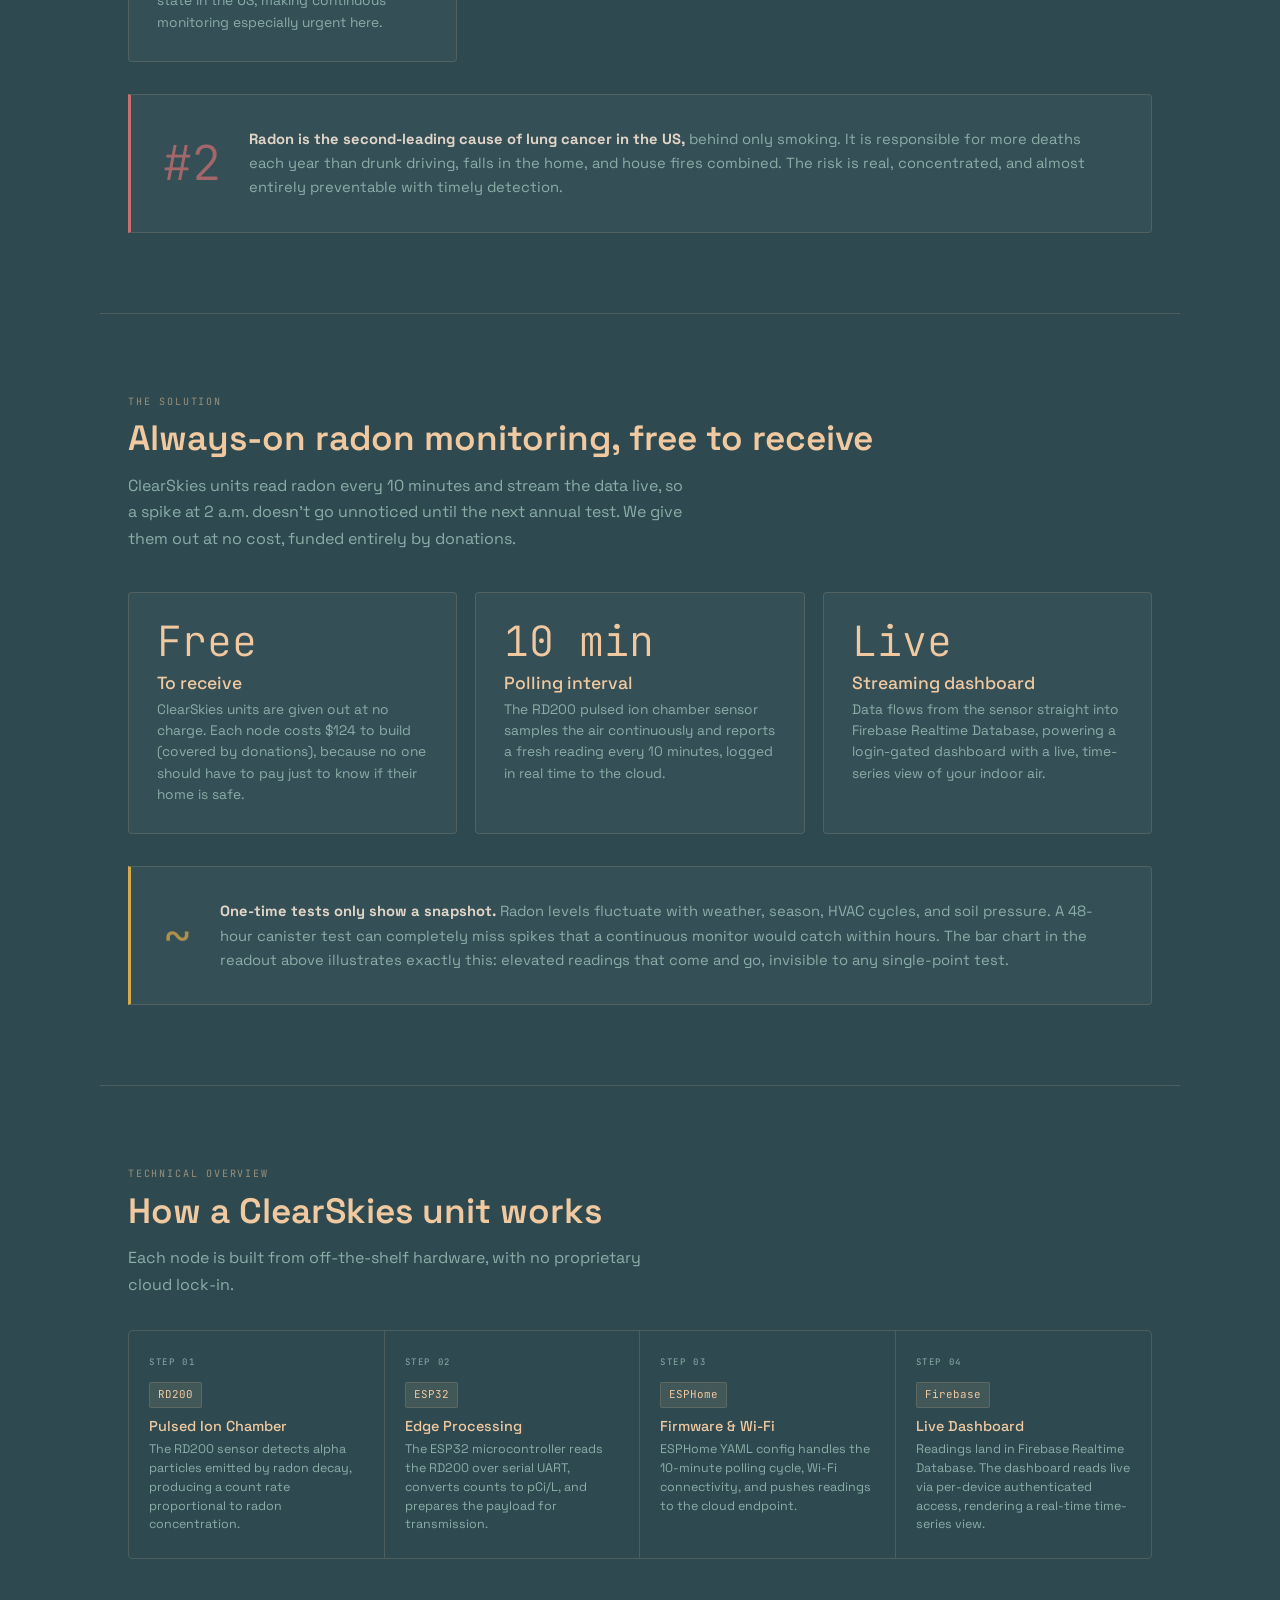
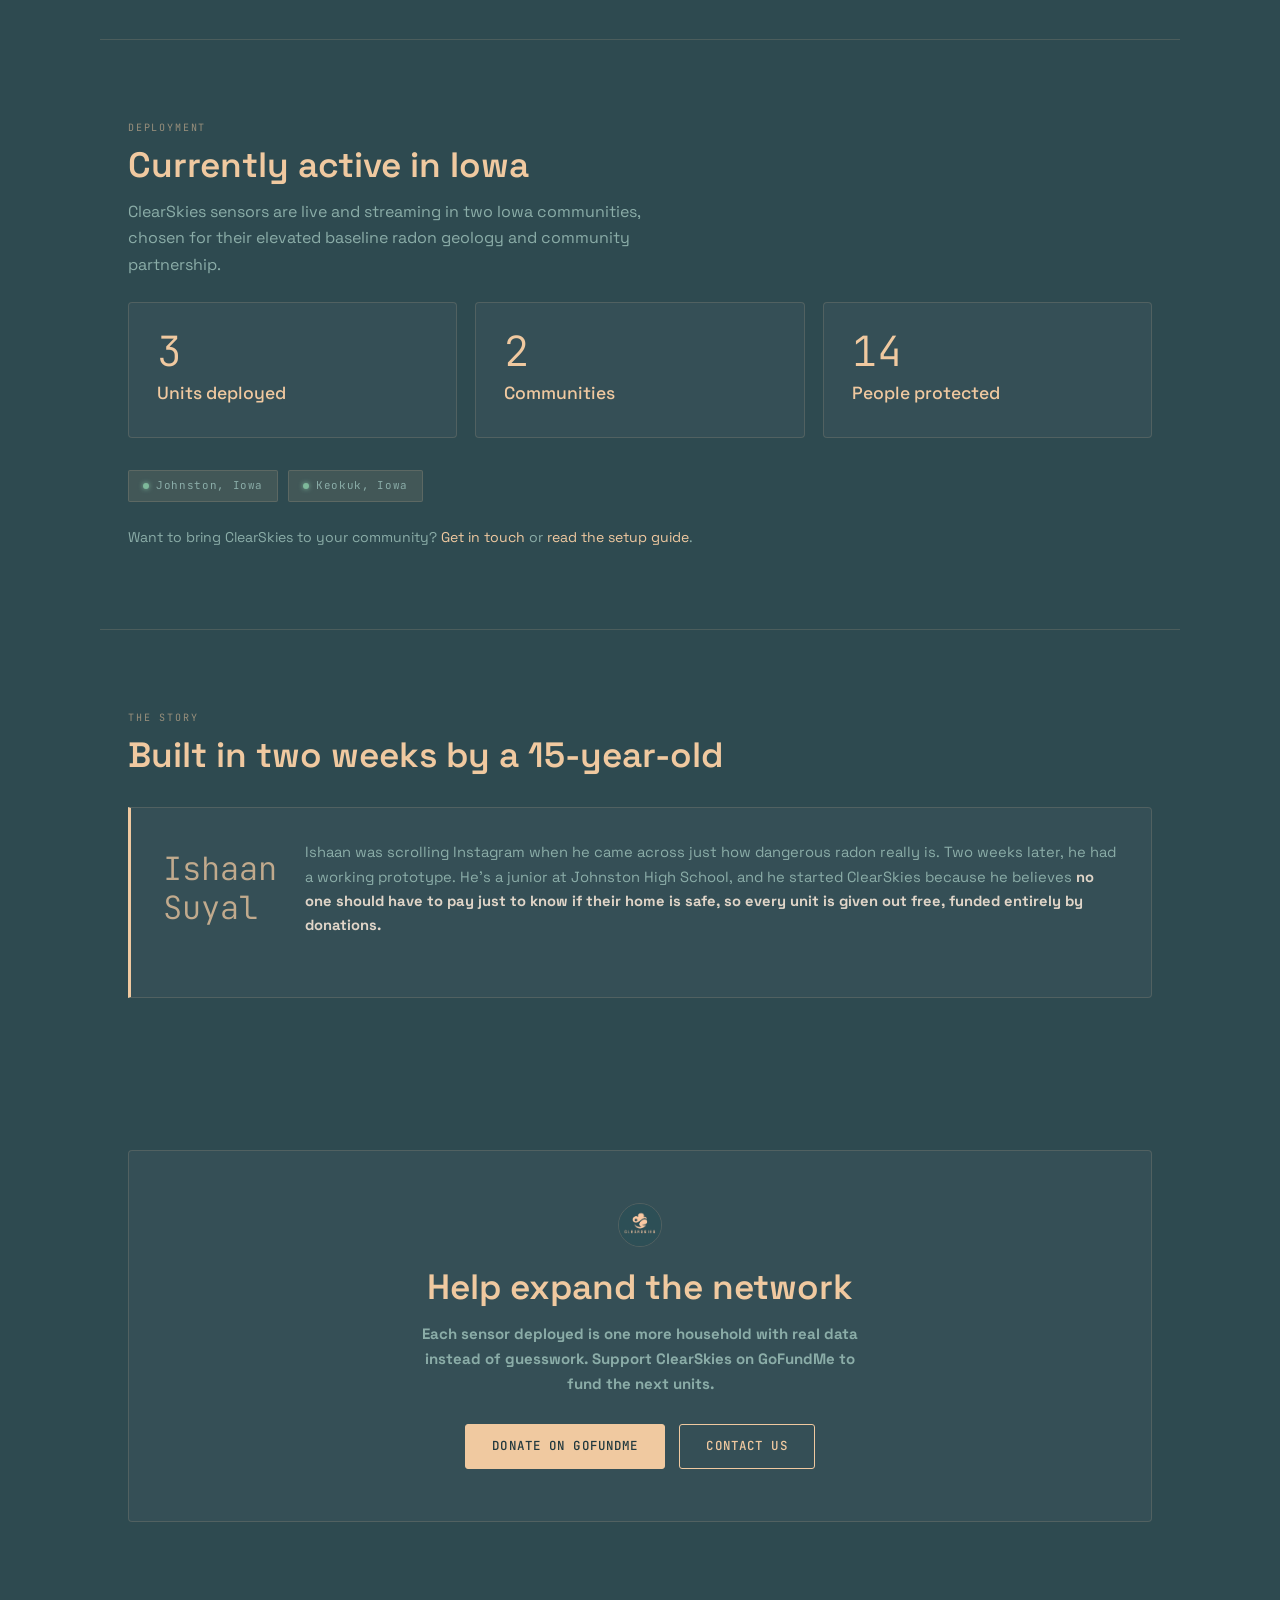
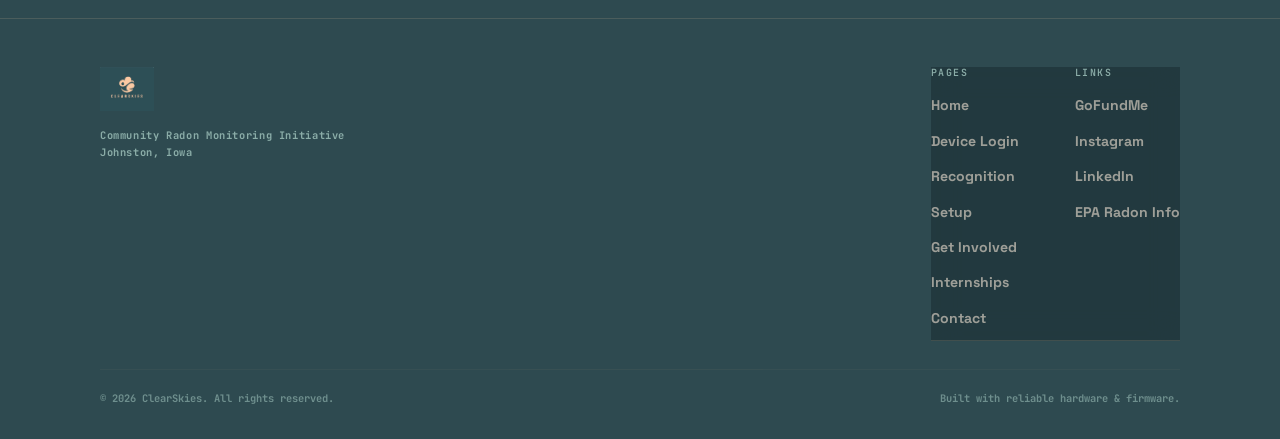
==== commit a4c2b70a: "Drop TagoIO, dashboard is Firebase-only with login-gated access now" ====
--- a/index.html
+++ b/index.html
@@ -203,7 +203,7 @@
       <div class="stat-card">
         <div class="stat-number">Live</div>
         <h3>Streaming dashboard</h3>
-        <p>Data flows from the sensor through Firebase Realtime Database into TagoIO, giving anyone with the link a live, time-series view of their indoor air.</p>
+        <p>Data flows from the sensor straight into Firebase Realtime Database, powering a login-gated dashboard with a live, time-series view of your indoor air.</p>
       </div>
     </div>
 
@@ -250,9 +250,9 @@
       </div>
       <div class="pipeline-step">
         <div class="step-index">Step 04</div>
-        <div class="step-tag">Firebase / TagoIO</div>
+        <div class="step-tag">Firebase</div>
         <h3>Live Dashboard</h3>
-        <p>Readings land in Firebase Realtime Database. TagoIO pulls the data and renders a live, publicly accessible time-series dashboard.</p>
+        <p>Readings land in Firebase Realtime Database. The dashboard reads live via per-device authenticated access, rendering a real-time time-series view.</p>
       </div>
     </div>
   </div>
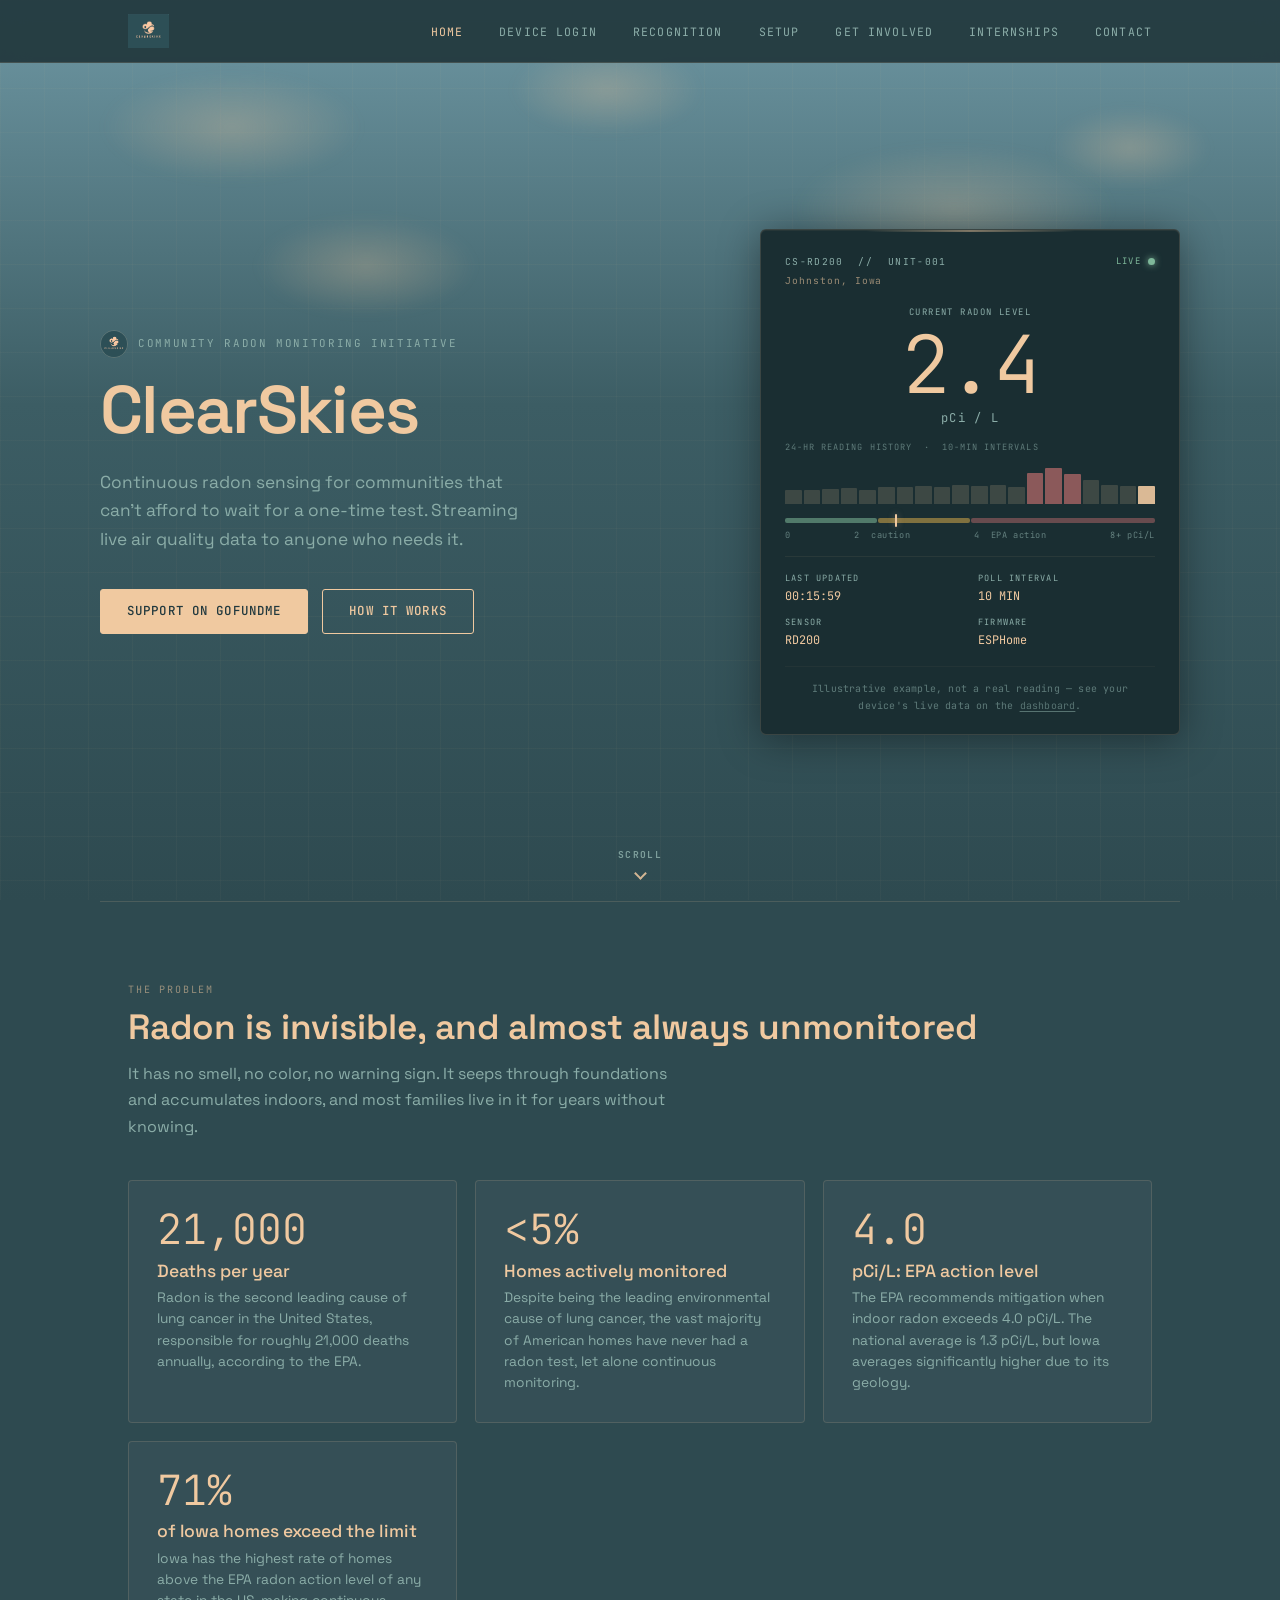
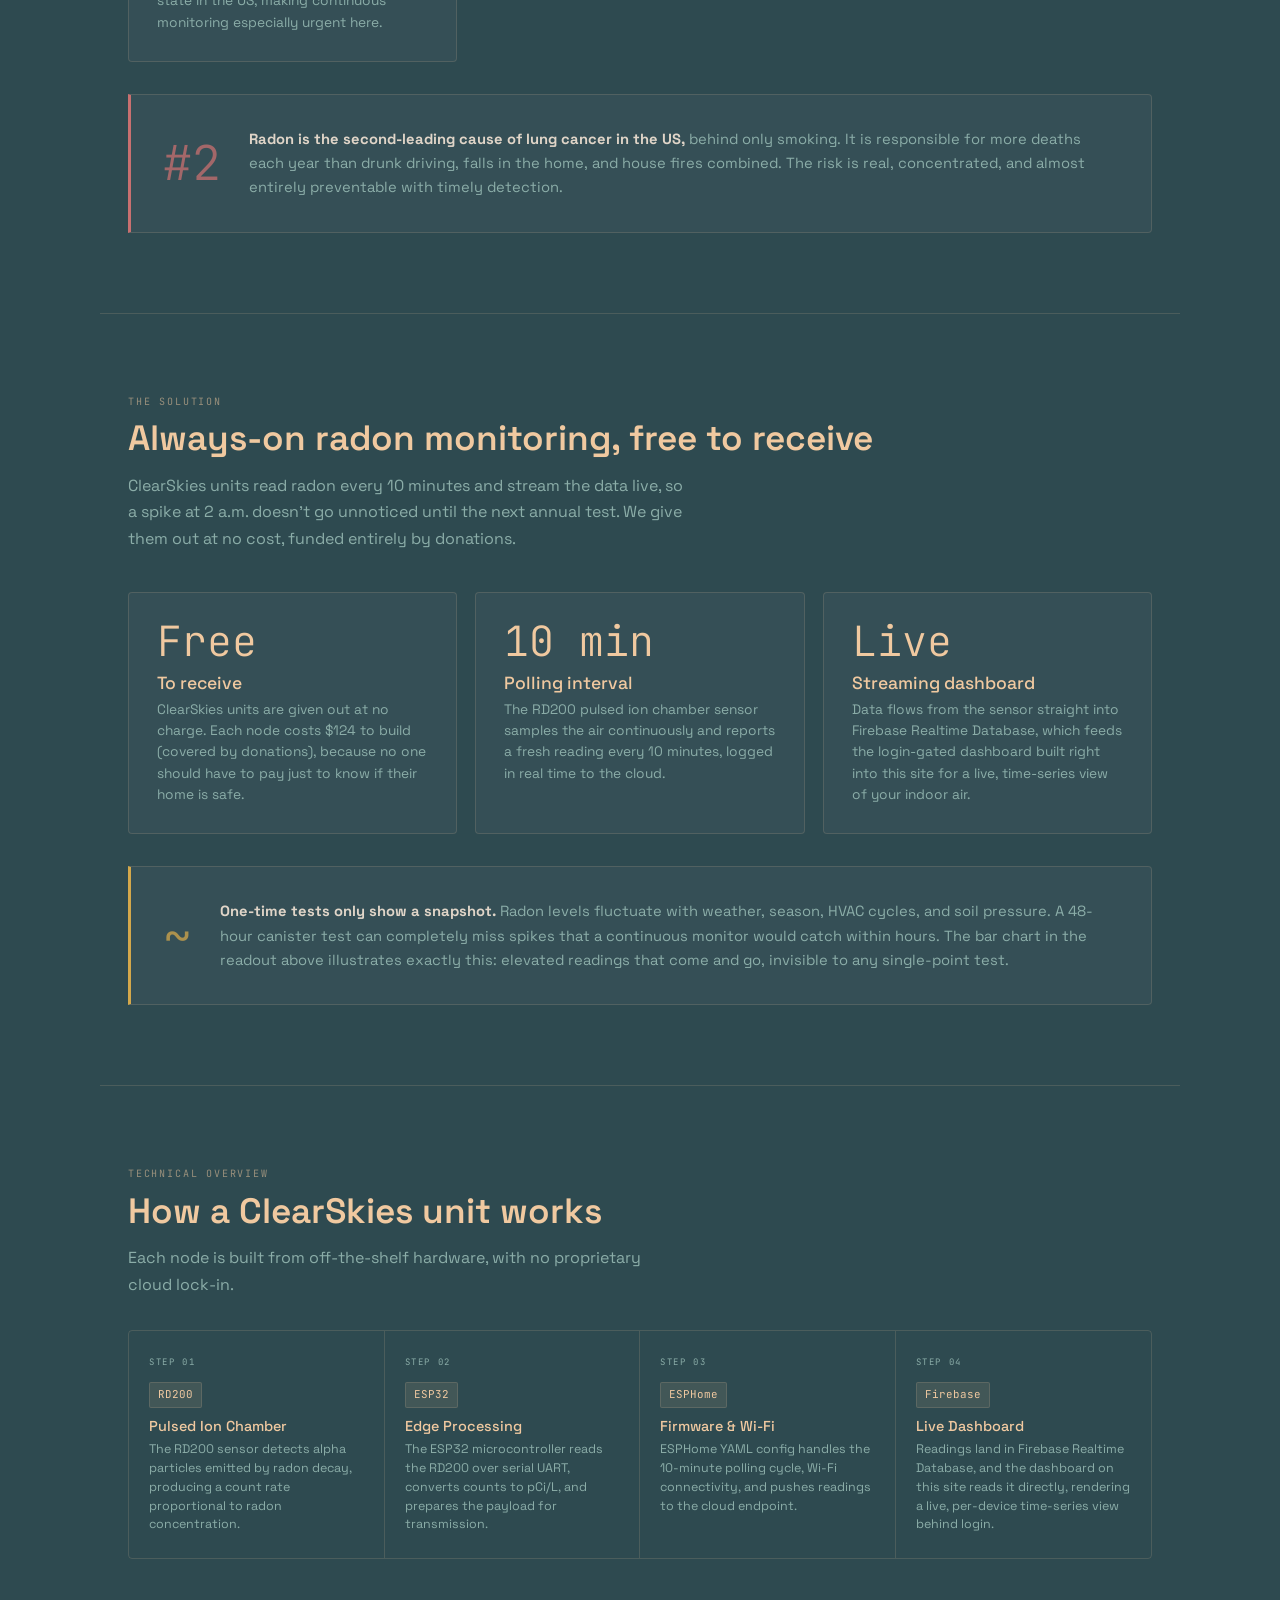
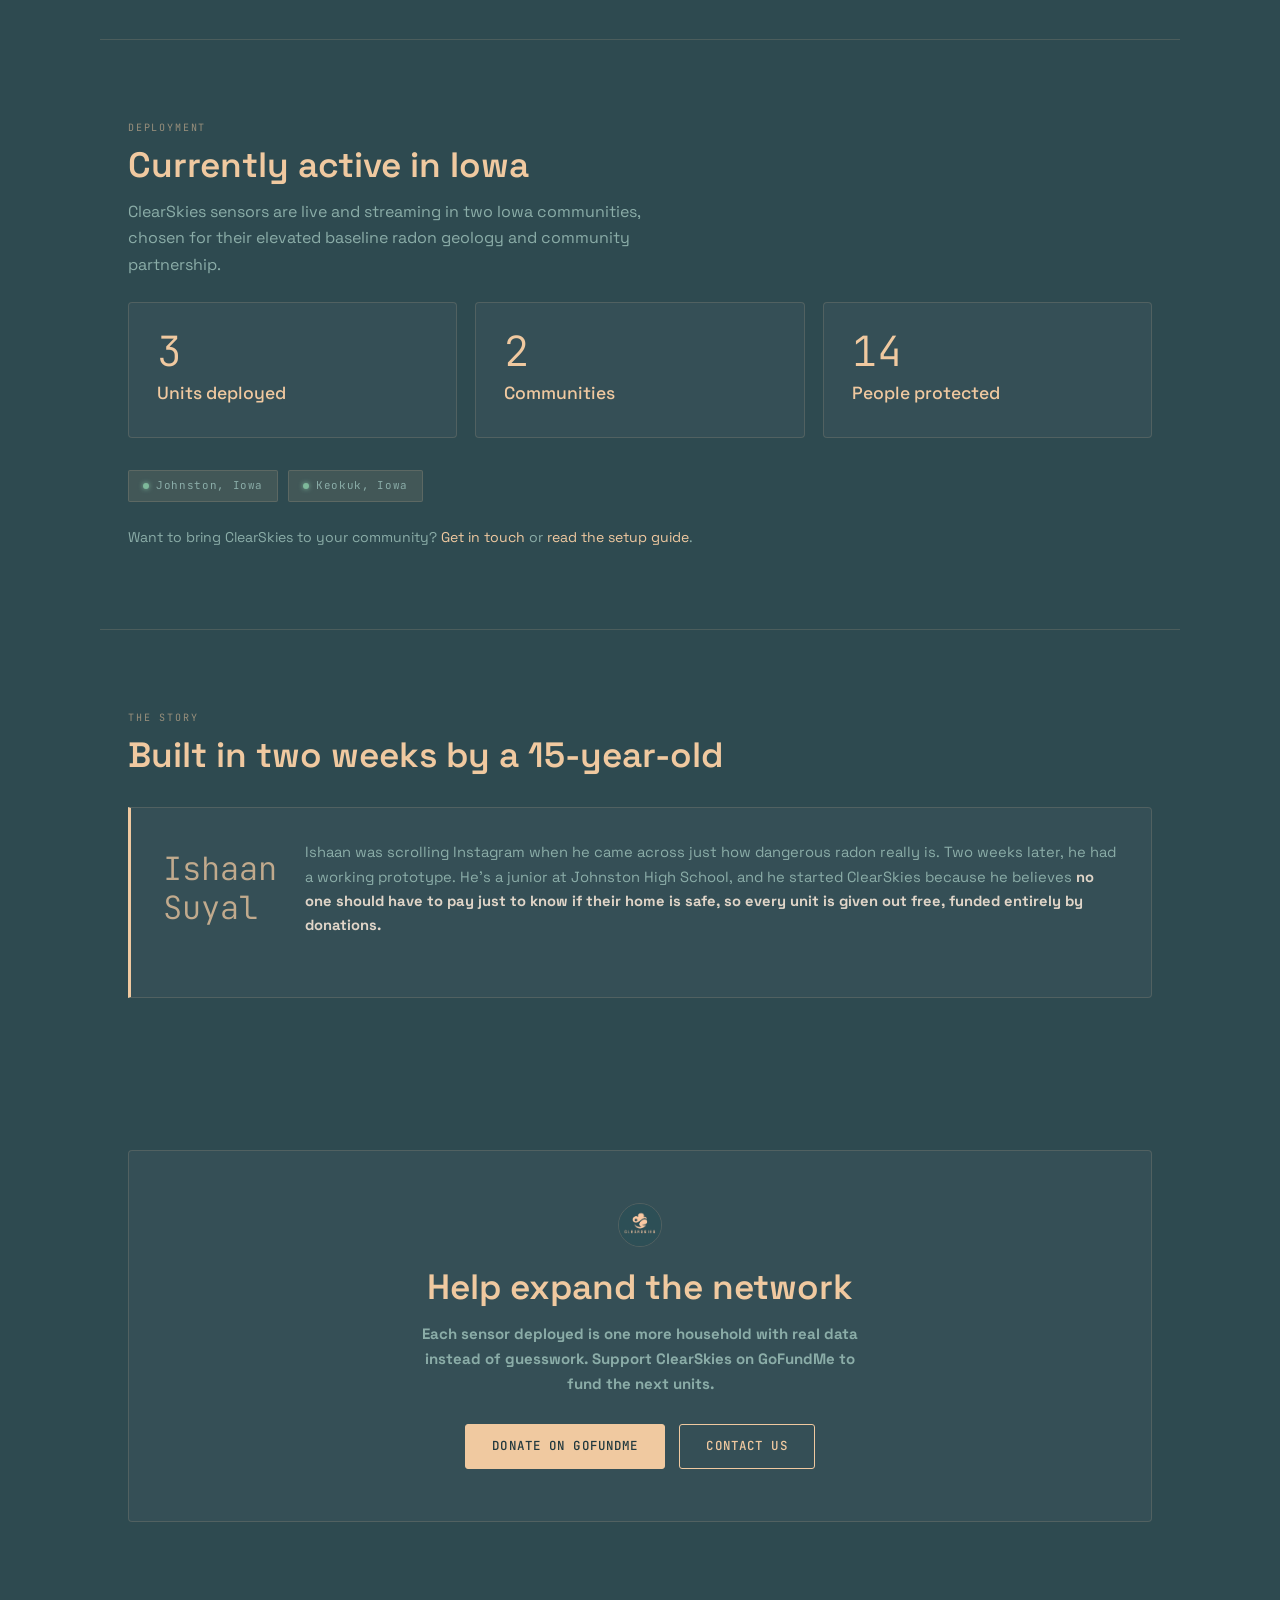
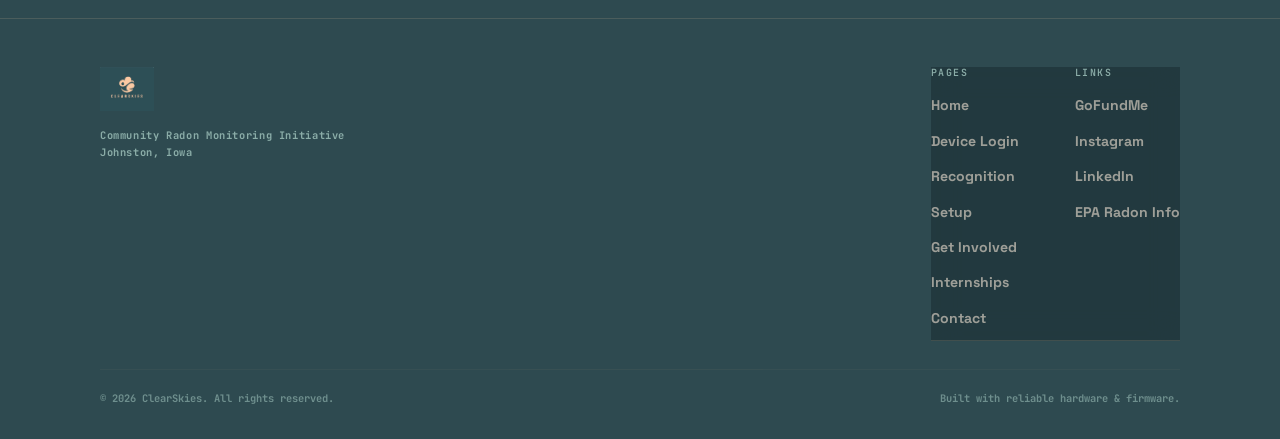
==== commit a102f7a2: "Clarify dashboard is built into the site, not a separate Firebase page" ====
--- a/index.html
+++ b/index.html
@@ -203,7 +203,7 @@
       <div class="stat-card">
         <div class="stat-number">Live</div>
         <h3>Streaming dashboard</h3>
-        <p>Data flows from the sensor straight into Firebase Realtime Database, powering a login-gated dashboard with a live, time-series view of your indoor air.</p>
+        <p>Data flows from the sensor straight into Firebase Realtime Database, which feeds the login-gated dashboard built right into this site for a live, time-series view of your indoor air.</p>
       </div>
     </div>
 
@@ -252,7 +252,7 @@
         <div class="step-index">Step 04</div>
         <div class="step-tag">Firebase</div>
         <h3>Live Dashboard</h3>
-        <p>Readings land in Firebase Realtime Database. The dashboard reads live via per-device authenticated access, rendering a real-time time-series view.</p>
+        <p>Readings land in Firebase Realtime Database, and the dashboard on this site reads it directly, rendering a live, per-device time-series view behind login.</p>
       </div>
     </div>
   </div>
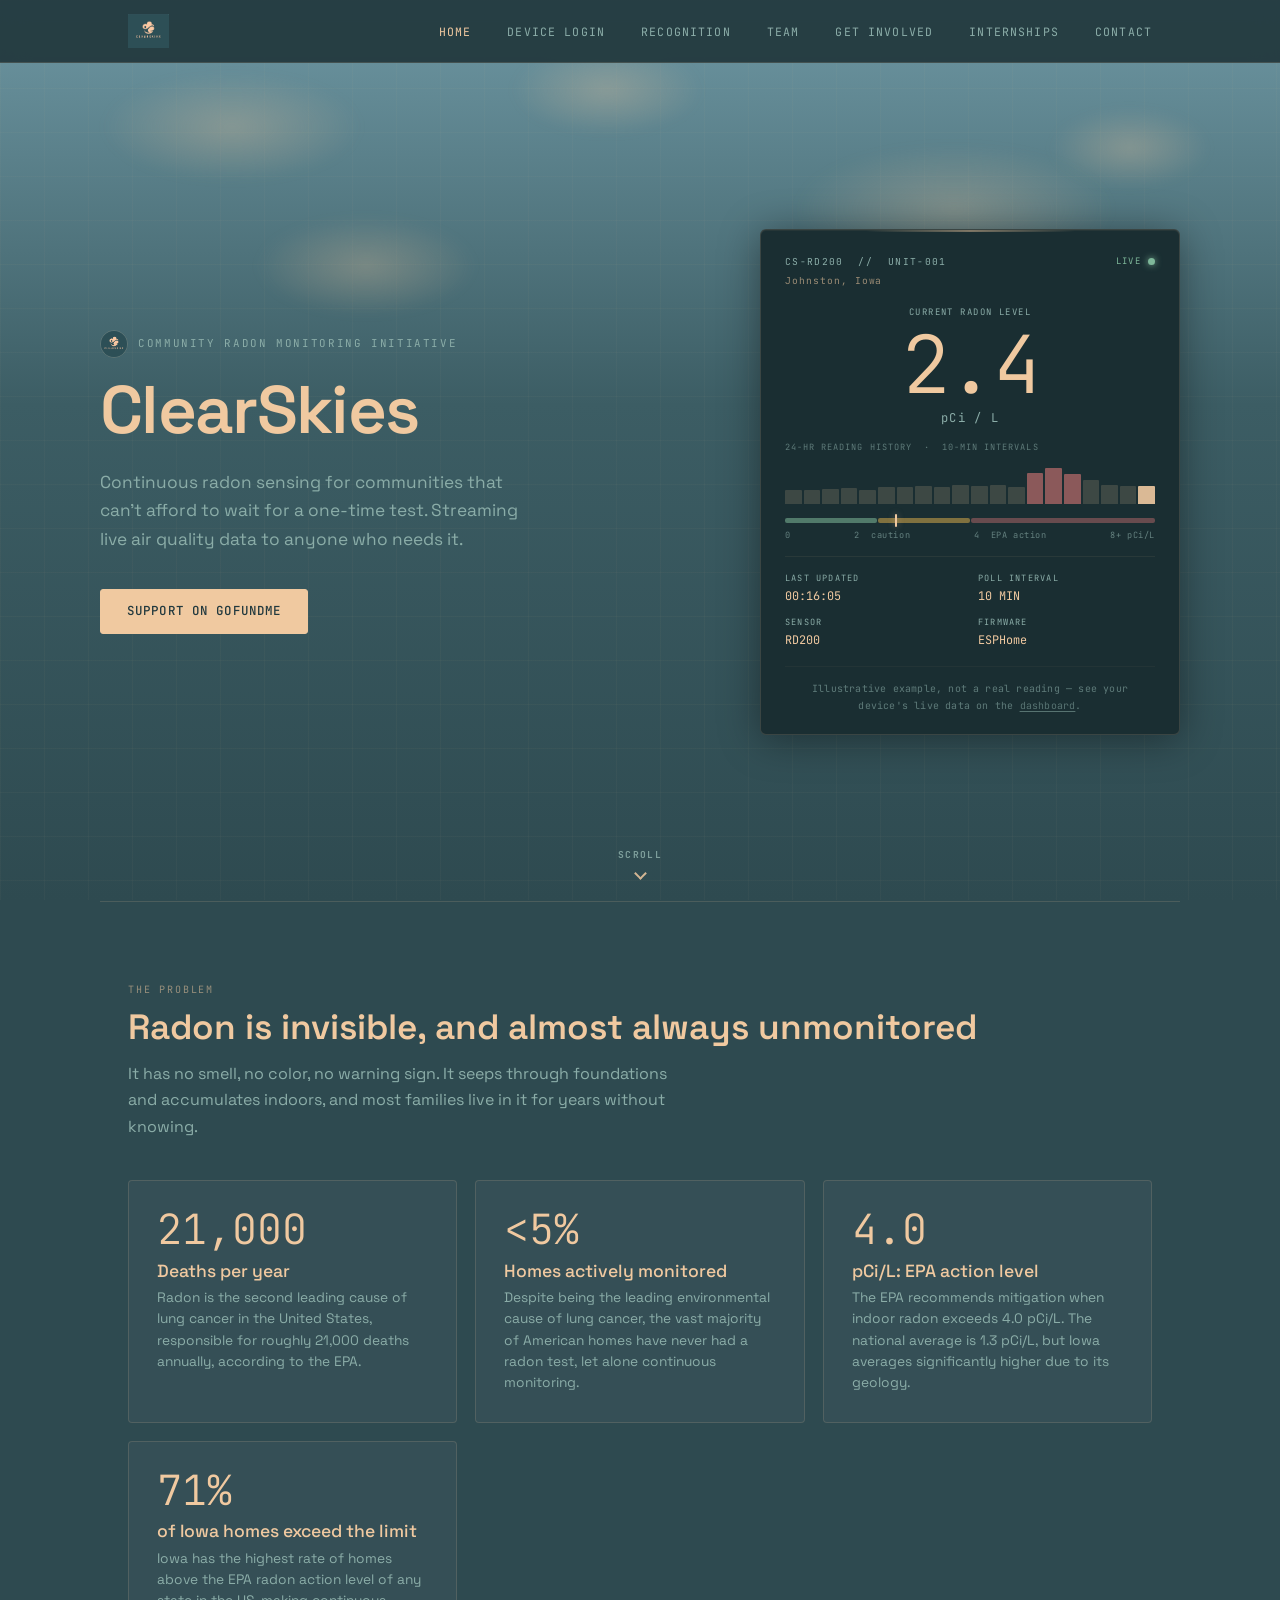
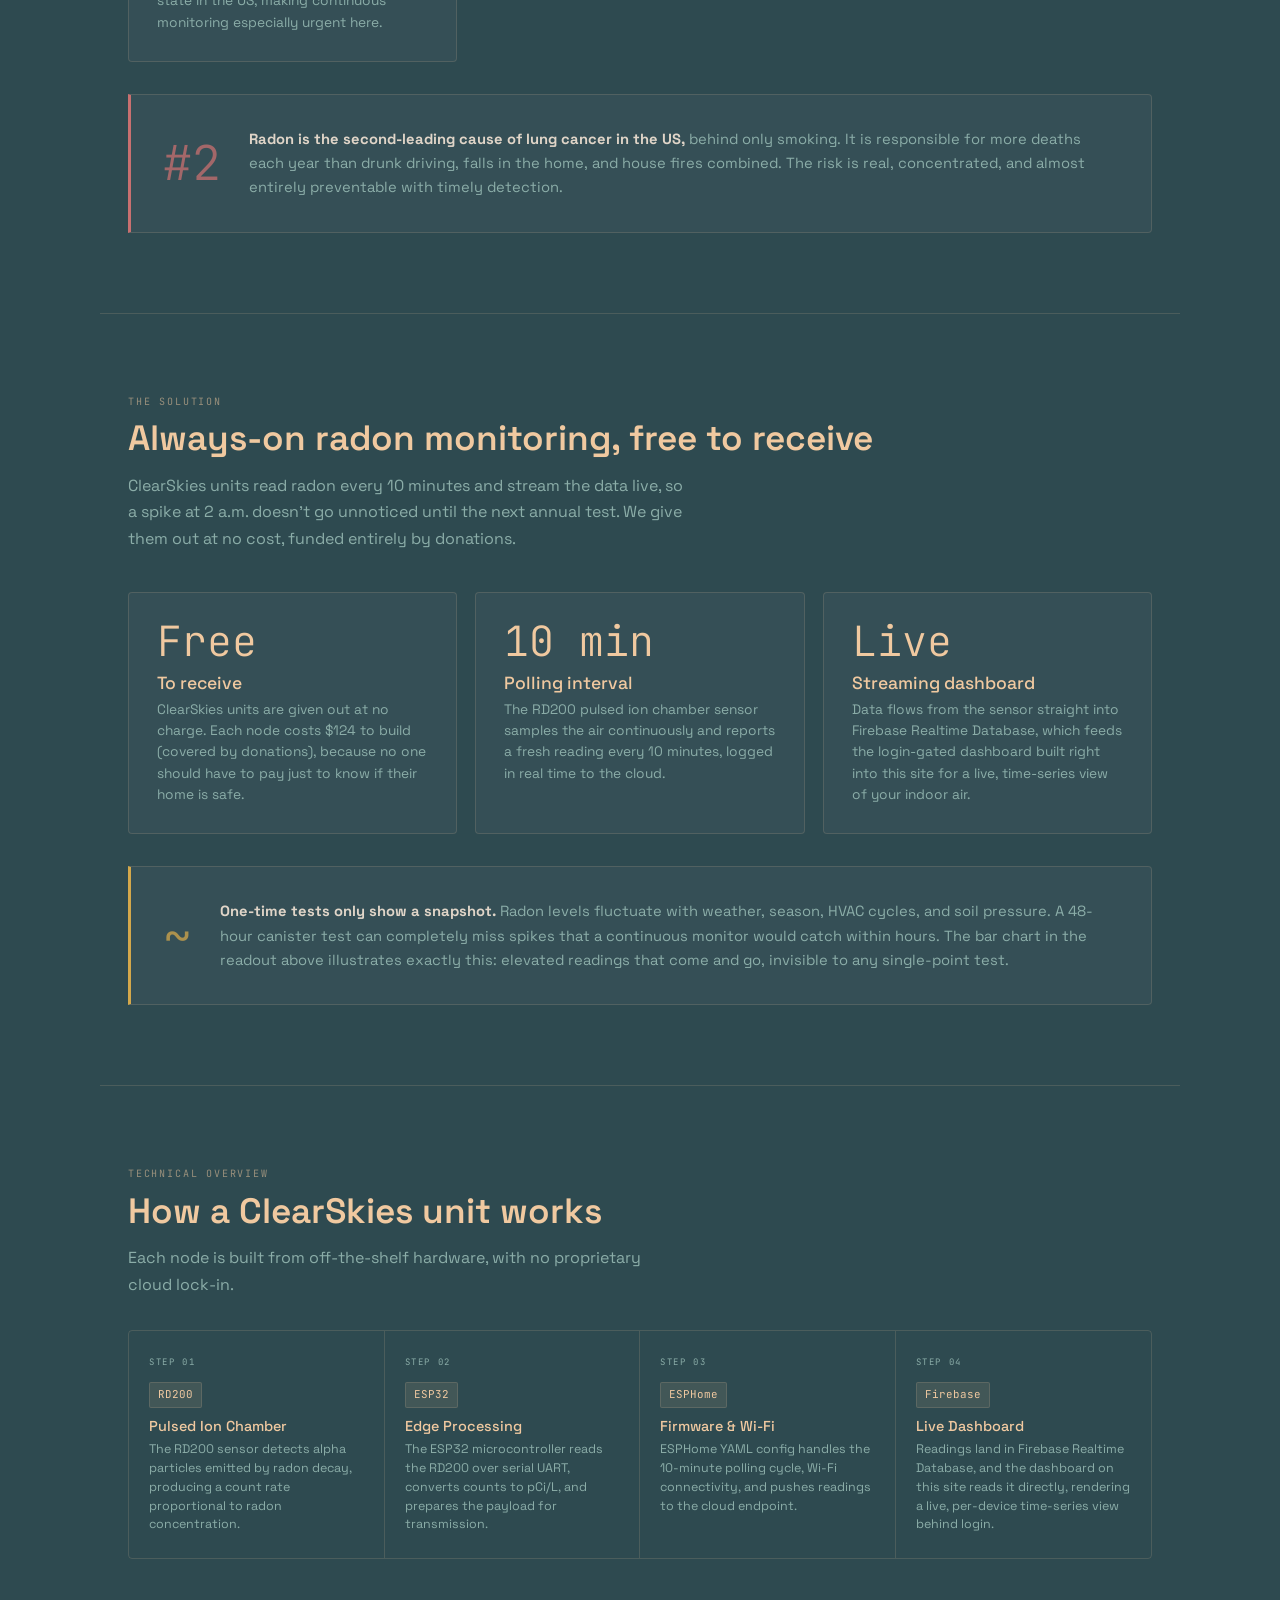
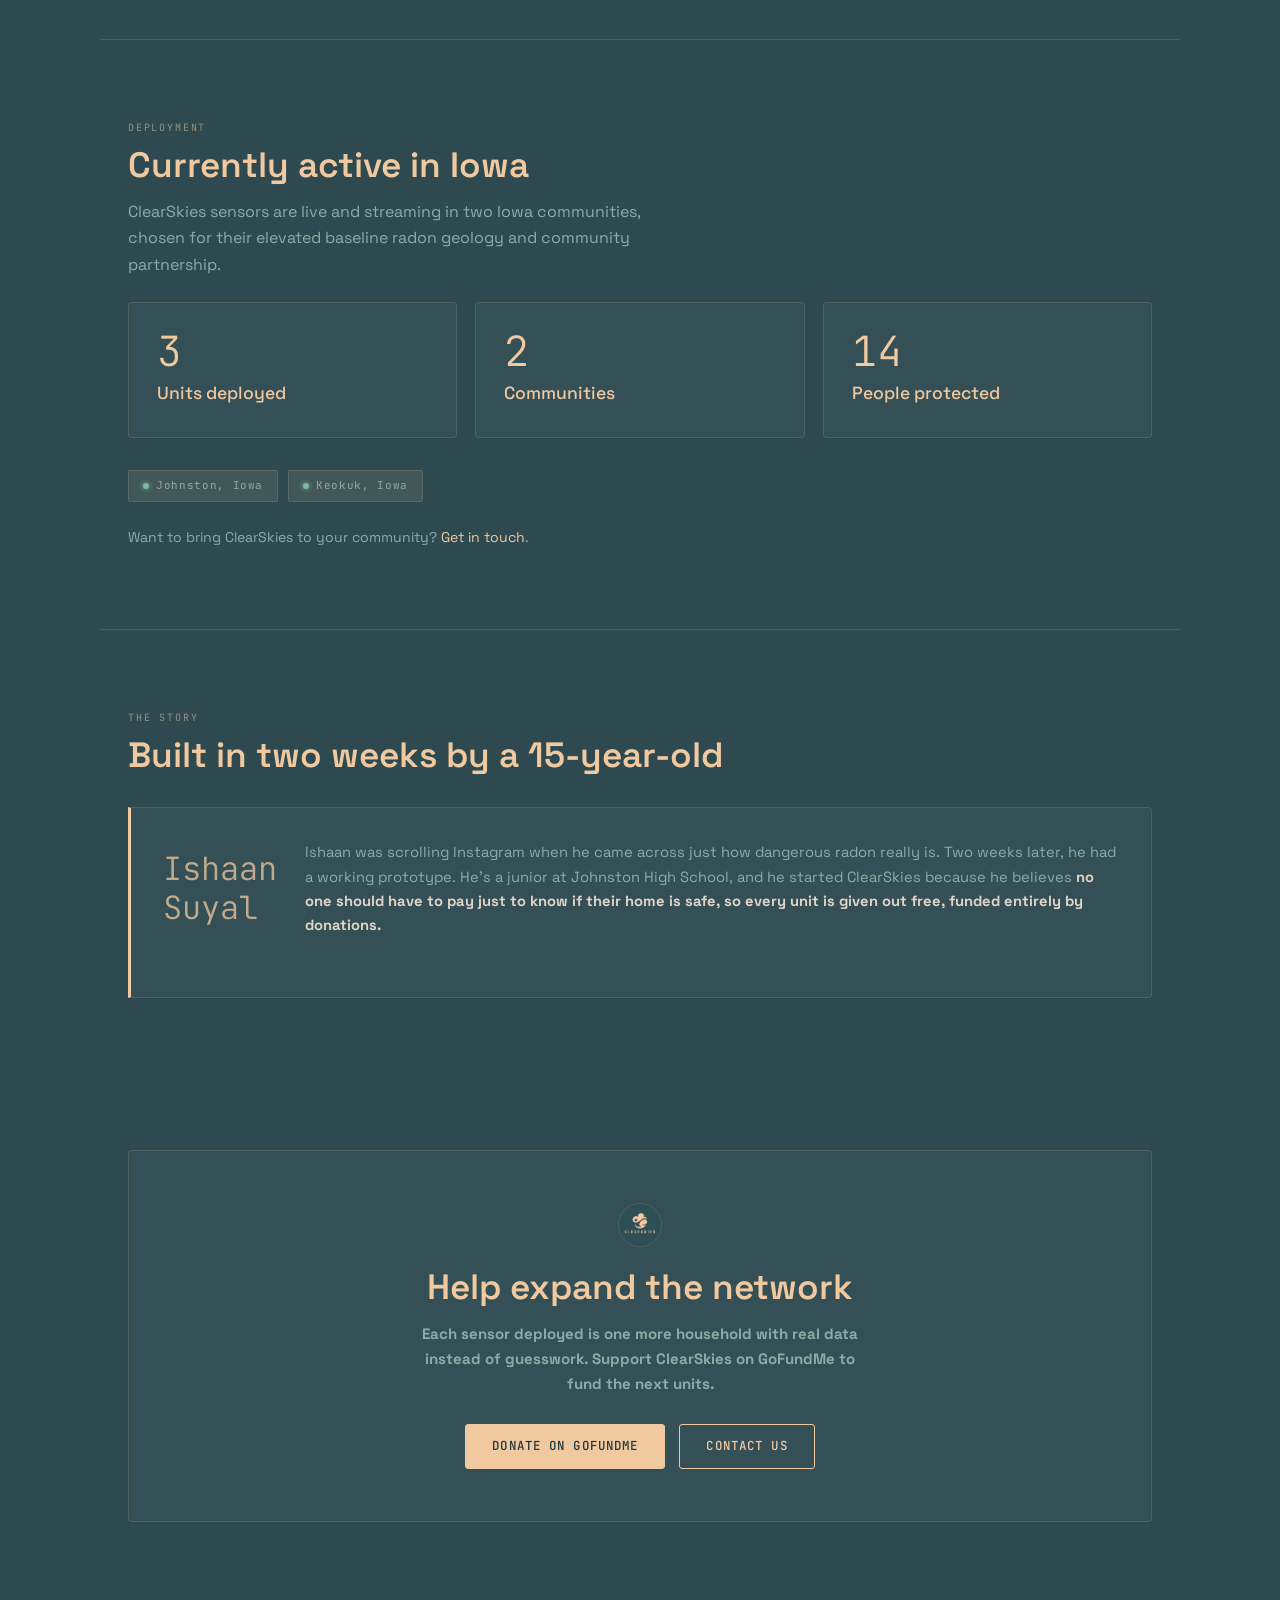
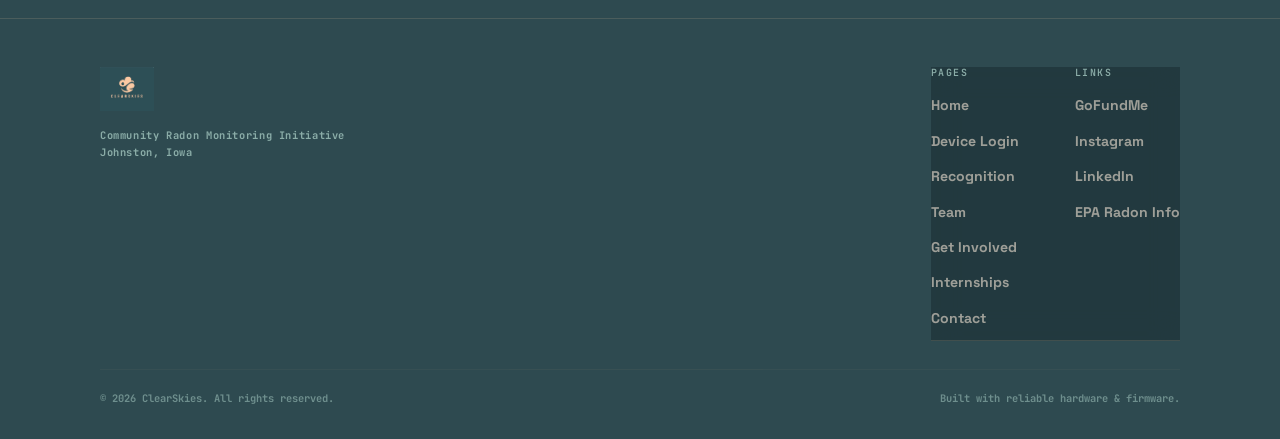
==== commit cd0e1541: "Remove setup page, add team page with roster Drops setup.html and all references to it. Adds team.ht" ====
--- a/index.html
+++ b/index.html
@@ -40,7 +40,7 @@
       <li><a href="index.html" class="active">Home</a></li>
       <li><a href="login.html">Device Login</a></li>
       <li><a href="recognition.html">Recognition</a></li>
-      <li><a href="setup.html">Setup</a></li>
+      <li><a href="team.html">Team</a></li>
       <li><a href="get-involved.html">Get Involved</a></li>
       <li><a href="internships.html">Internships</a></li>
       <li><a href="contact.html">Contact</a></li>
@@ -64,7 +64,6 @@
       </p>
       <div class="hero-cta">
         <a class="btn" href="https://gofund.me/b8601a1a9" target="_blank" rel="noopener">Support on GoFundMe</a>
-        <a class="btn btn-outline" href="setup.html">How It Works</a>
       </div>
     </div>
 
@@ -291,7 +290,7 @@
     </div>
     <p class="text-muted mt-24" style="font-size:0.88rem;">
       Want to bring ClearSkies to your community?
-      <a href="contact.html">Get in touch</a> or <a href="setup.html">read the setup guide</a>.
+      <a href="contact.html">Get in touch</a>.
     </p>
   </div>
 </section>
@@ -346,7 +345,7 @@
           <li><a href="index.html">Home</a></li>
           <li><a href="login.html">Device Login</a></li>
           <li><a href="recognition.html">Recognition</a></li>
-          <li><a href="setup.html">Setup</a></li>
+          <li><a href="team.html">Team</a></li>
           <li><a href="get-involved.html">Get Involved</a></li>
           <li><a href="internships.html">Internships</a></li>
           <li><a href="contact.html">Contact</a></li>
--- a/css/style.css
+++ b/css/style.css
@@ -609,6 +609,17 @@
 .award-card h3 { font-size: 1.05rem; margin-bottom: 8px; }
 .award-card p  { font-size: 0.86rem; color: var(--text-muted); line-height: 1.55; }
 
+/* ── Team ── */
+.team-grid { display: grid; grid-template-columns: repeat(auto-fit, minmax(220px, 1fr)); gap: 14px; margin-top: 40px; }
+.team-card {
+  background: var(--bg-raised);
+  border: 1px solid var(--border);
+  border-radius: 4px;
+  padding: 18px 20px;
+}
+.team-card h3 { font-size: 0.95rem; margin-bottom: 4px; }
+.team-location { font-family: var(--font-mono); font-size: 0.72rem; color: var(--text-muted); letter-spacing: 0.04em; }
+
 /* ── Setup ── */
 .hardware-table {
   width: 100%;
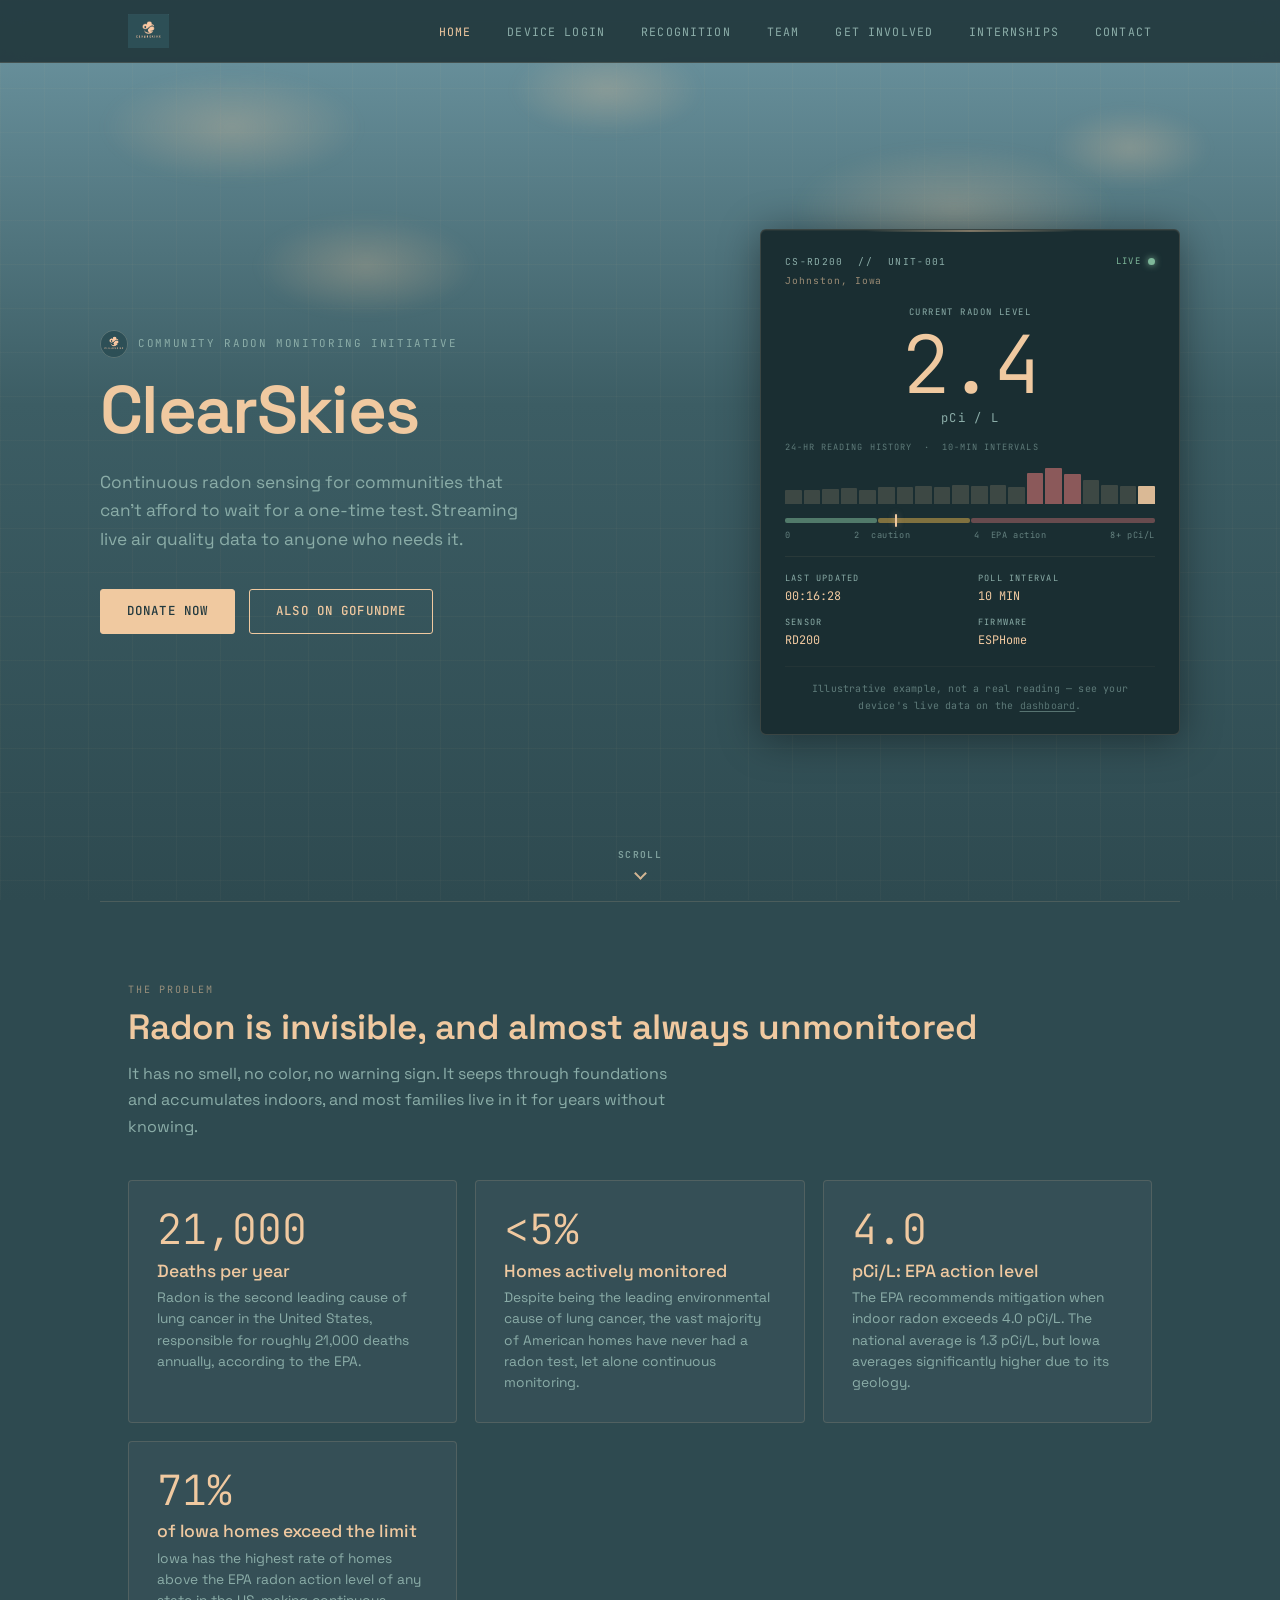
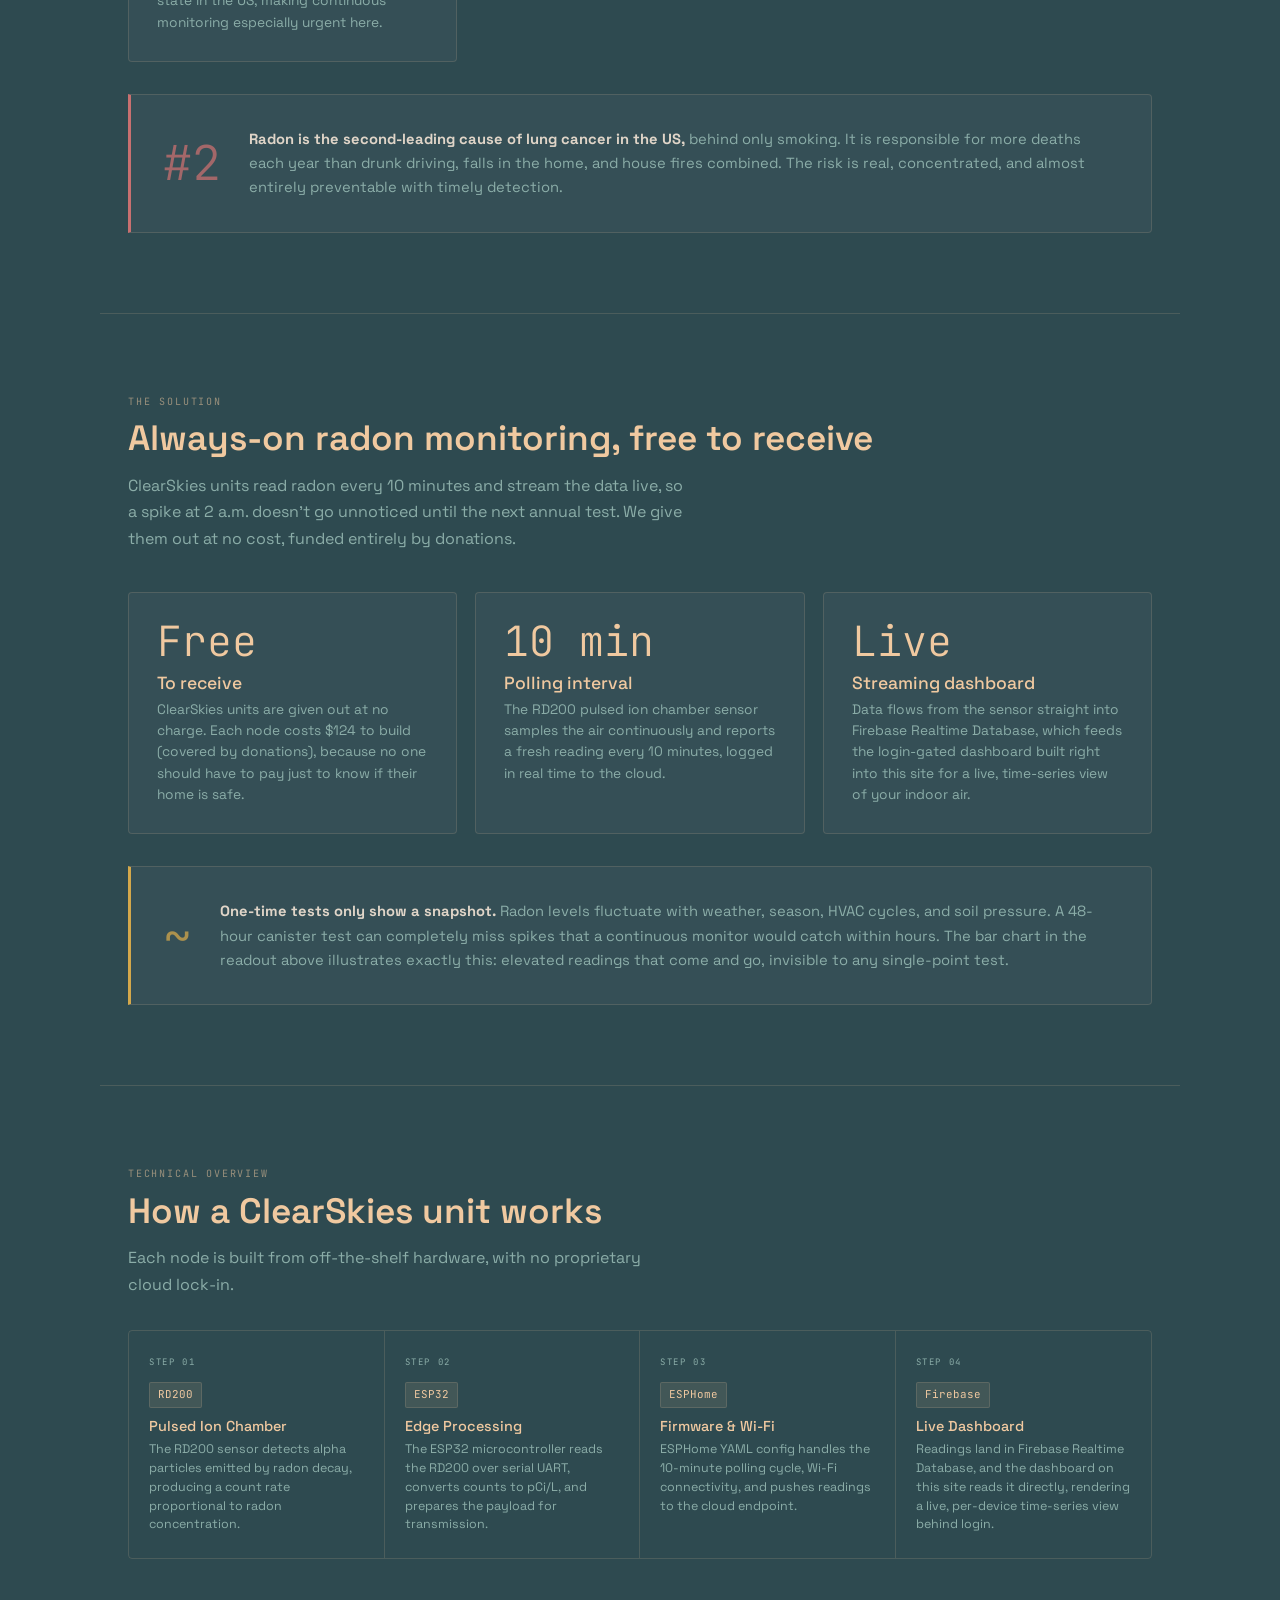
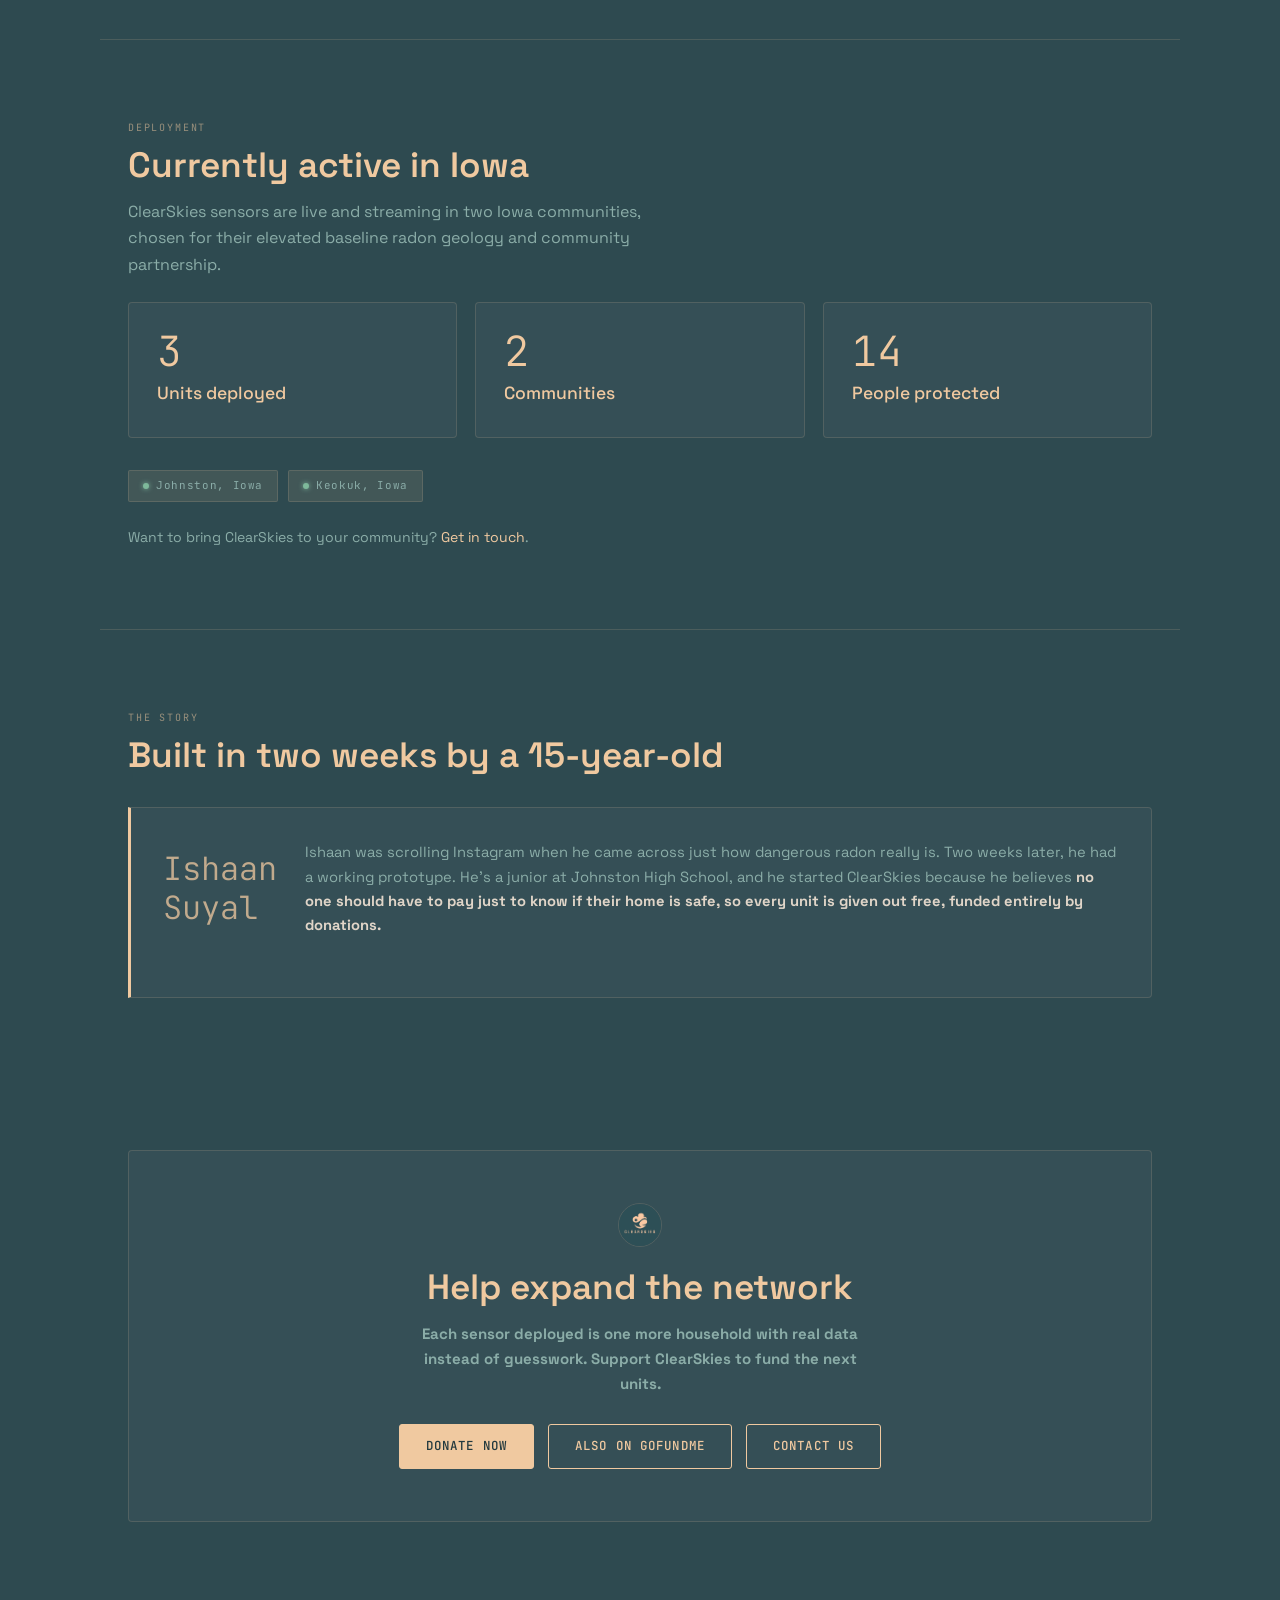
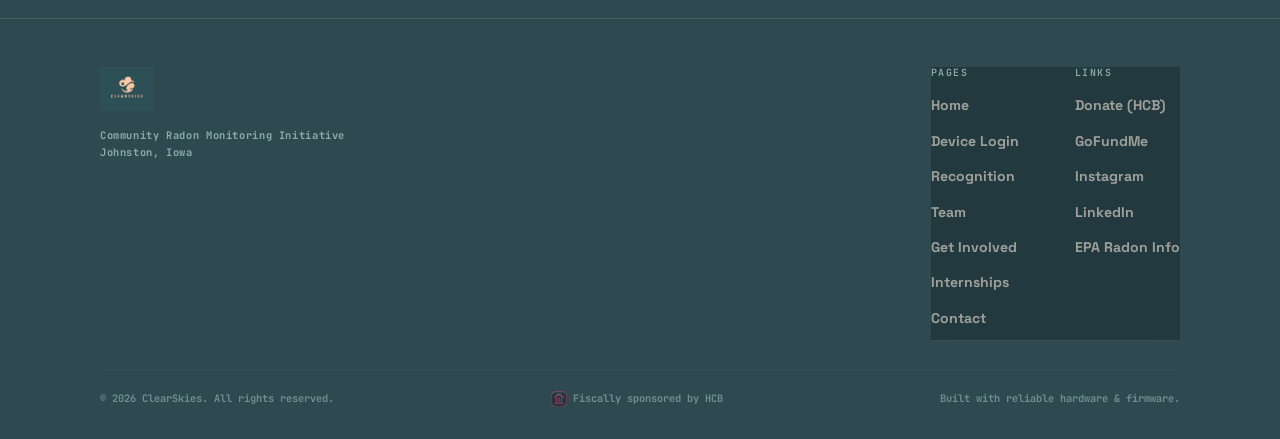
==== commit 2e74e6b4: "Add HCB fiscal sponsor credit and make it the primary donation link Adds the HCB logo (background re" ====
--- a/index.html
+++ b/index.html
@@ -63,7 +63,8 @@
         to anyone who needs it.
       </p>
       <div class="hero-cta">
-        <a class="btn" href="https://gofund.me/b8601a1a9" target="_blank" rel="noopener">Support on GoFundMe</a>
+        <a class="btn" href="https://hcb.hackclub.com/donations/start/clearskies" target="_blank" rel="noopener">Donate Now</a>
+        <a class="btn btn-outline" href="https://gofund.me/b8601a1a9" target="_blank" rel="noopener">Also on GoFundMe</a>
       </div>
     </div>
 
@@ -321,9 +322,10 @@
   <div class="cta-block">
     <img class="cta-logo" src="images/logoclear.jpeg" alt="ClearSkies logo">
     <h2>Help expand the network</h2>
-    <p>Each sensor deployed is one more household with real data instead of guesswork. Support ClearSkies on GoFundMe to fund the next units.</p>
+    <p>Each sensor deployed is one more household with real data instead of guesswork. Support ClearSkies to fund the next units.</p>
     <div class="btn-group">
-      <a class="btn" href="https://gofund.me/b8601a1a9" target="_blank" rel="noopener">Donate on GoFundMe</a>
+      <a class="btn" href="https://hcb.hackclub.com/donations/start/clearskies" target="_blank" rel="noopener">Donate Now</a>
+      <a class="btn btn-outline" href="https://gofund.me/b8601a1a9" target="_blank" rel="noopener">Also on GoFundMe</a>
       <a class="btn btn-outline" href="contact.html">Contact Us</a>
     </div>
   </div>
@@ -354,6 +356,7 @@
       <div class="footer-col">
         <h4>Links</h4>
         <ul>
+          <li><a href="https://hcb.hackclub.com/donations/start/clearskies" target="_blank" rel="noopener">Donate (HCB)</a></li>
           <li><a href="https://gofund.me/b8601a1a9" target="_blank" rel="noopener">GoFundMe</a></li>
           <li><a href="https://www.instagram.com/clearskies.ia/" target="_blank" rel="noopener">Instagram</a></li>
           <li><a href="https://www.linkedin.com/company/clearskies515/" target="_blank" rel="noopener">LinkedIn</a></li>
@@ -364,6 +367,7 @@
   </div>
   <div class="footer-bottom">
     <span>&copy; 2026 ClearSkies. All rights reserved.</span>
+    <span class="sponsor-badge"><img src="images/hackclub.png" alt="HCB">Fiscally sponsored by HCB</span>
     <span>Built with reliable hardware &amp; firmware.</span>
   </div>
 </footer>
--- a/css/style.css
+++ b/css/style.css
@@ -247,6 +247,8 @@
   gap: 8px;
   opacity: 0.7;
 }
+.sponsor-badge { display: inline-flex; align-items: center; gap: 6px; }
+.sponsor-badge img { height: 16px; width: auto; }
 
 /* ── Hero ── */
 .hero {
@@ -606,19 +608,24 @@
   padding: 28px;
 }
 .award-badge { font-family: var(--font-mono); font-size: 0.58rem; letter-spacing: 0.16em; text-transform: uppercase; color: var(--accent); opacity: 0.5; margin-bottom: 10px; }
-.award-card h3 { font-size: 1.05rem; margin-bottom: 8px; }
+.award-card h3 { font-size: 1.05rem; margin-bottom: 8px; display: flex; align-items: center; gap: 8px; }
+.award-card .sponsor-icon { height: 24px; width: auto; border-radius: 5px; }
 .award-card p  { font-size: 0.86rem; color: var(--text-muted); line-height: 1.55; }
 
 /* ── Team ── */
-.team-grid { display: grid; grid-template-columns: repeat(auto-fit, minmax(220px, 1fr)); gap: 14px; margin-top: 40px; }
+.team-grid { display: flex; flex-wrap: wrap; gap: 10px; margin-top: 40px; }
 .team-card {
   background: var(--bg-raised);
   border: 1px solid var(--border);
   border-radius: 4px;
-  padding: 18px 20px;
-}
-.team-card h3 { font-size: 0.95rem; margin-bottom: 4px; }
-.team-location { font-family: var(--font-mono); font-size: 0.72rem; color: var(--text-muted); letter-spacing: 0.04em; }
+  padding: 10px 16px;
+  display: flex;
+  align-items: baseline;
+  gap: 8px;
+  white-space: nowrap;
+}
+.team-card h3 { font-size: 0.88rem; margin: 0; }
+.team-location { font-family: var(--font-mono); font-size: 0.68rem; color: var(--text-muted); letter-spacing: 0.04em; }
 
 /* ── Setup ── */
 .hardware-table {
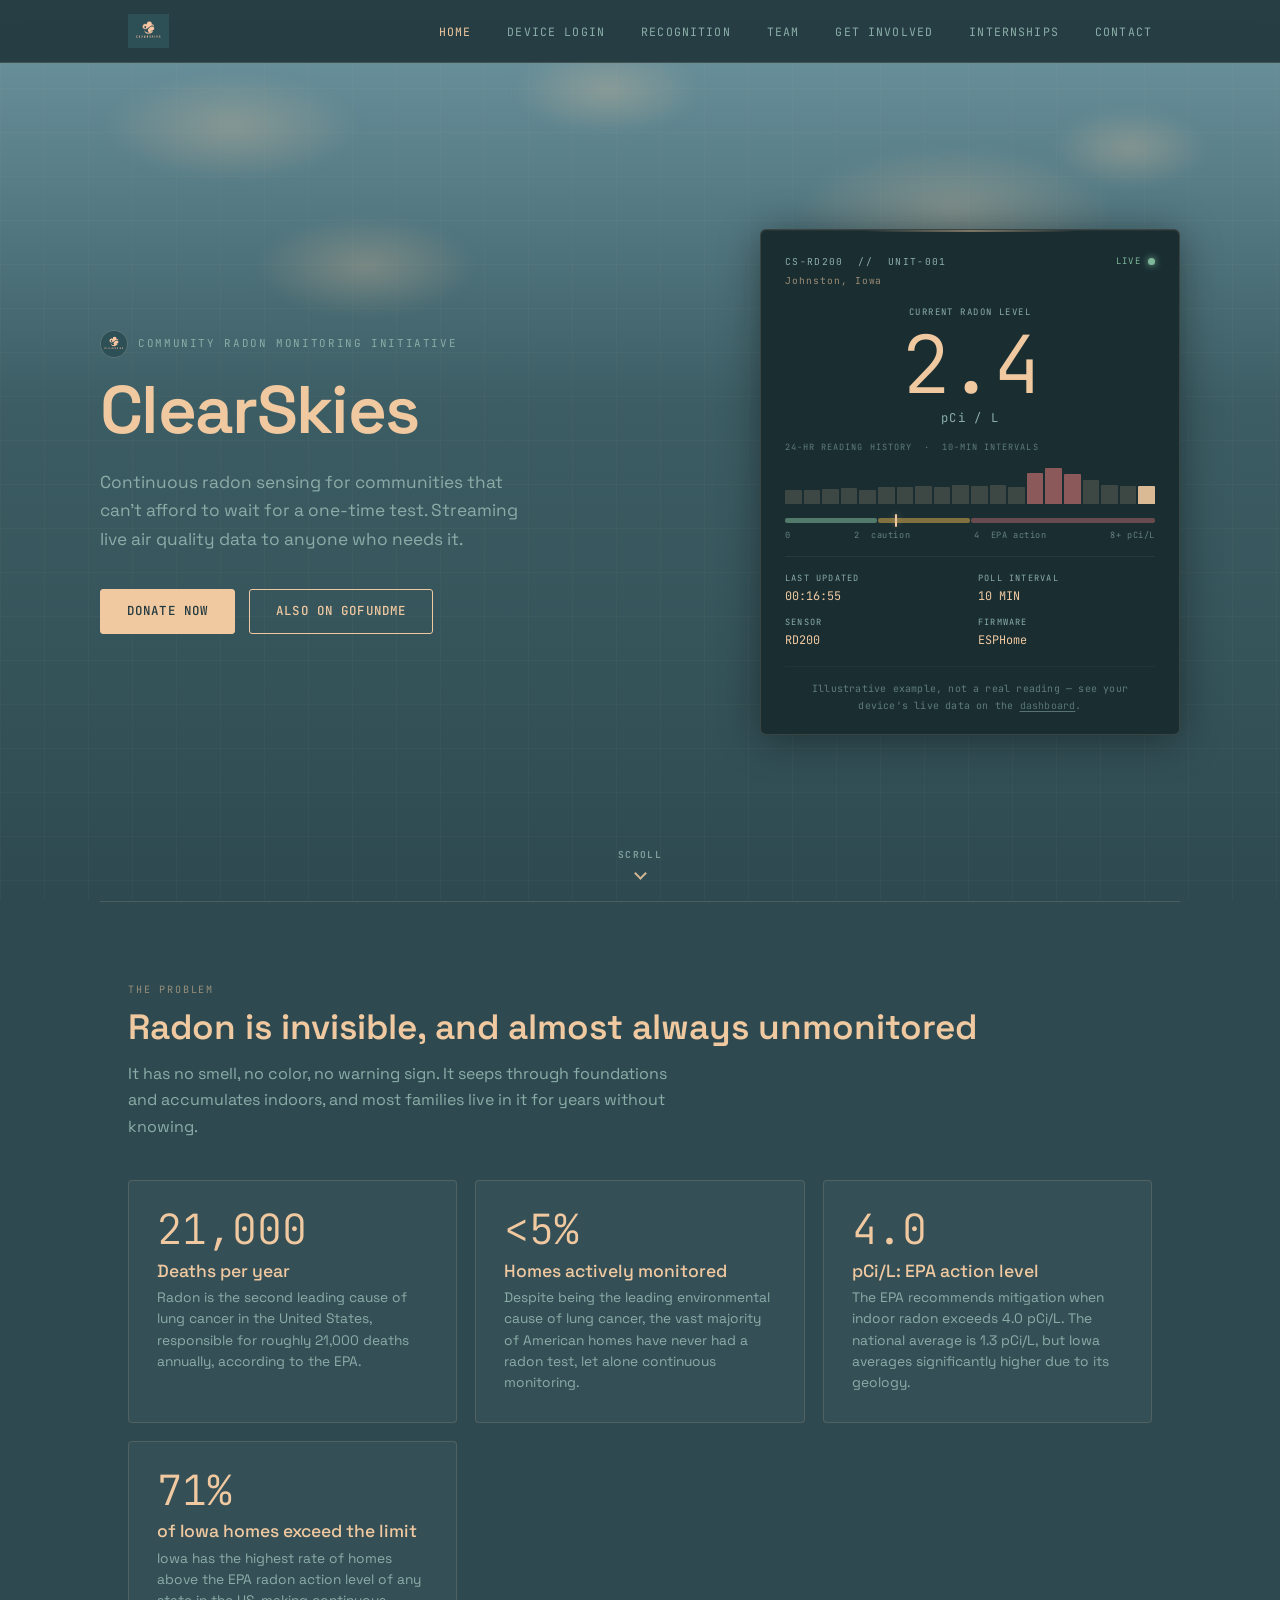
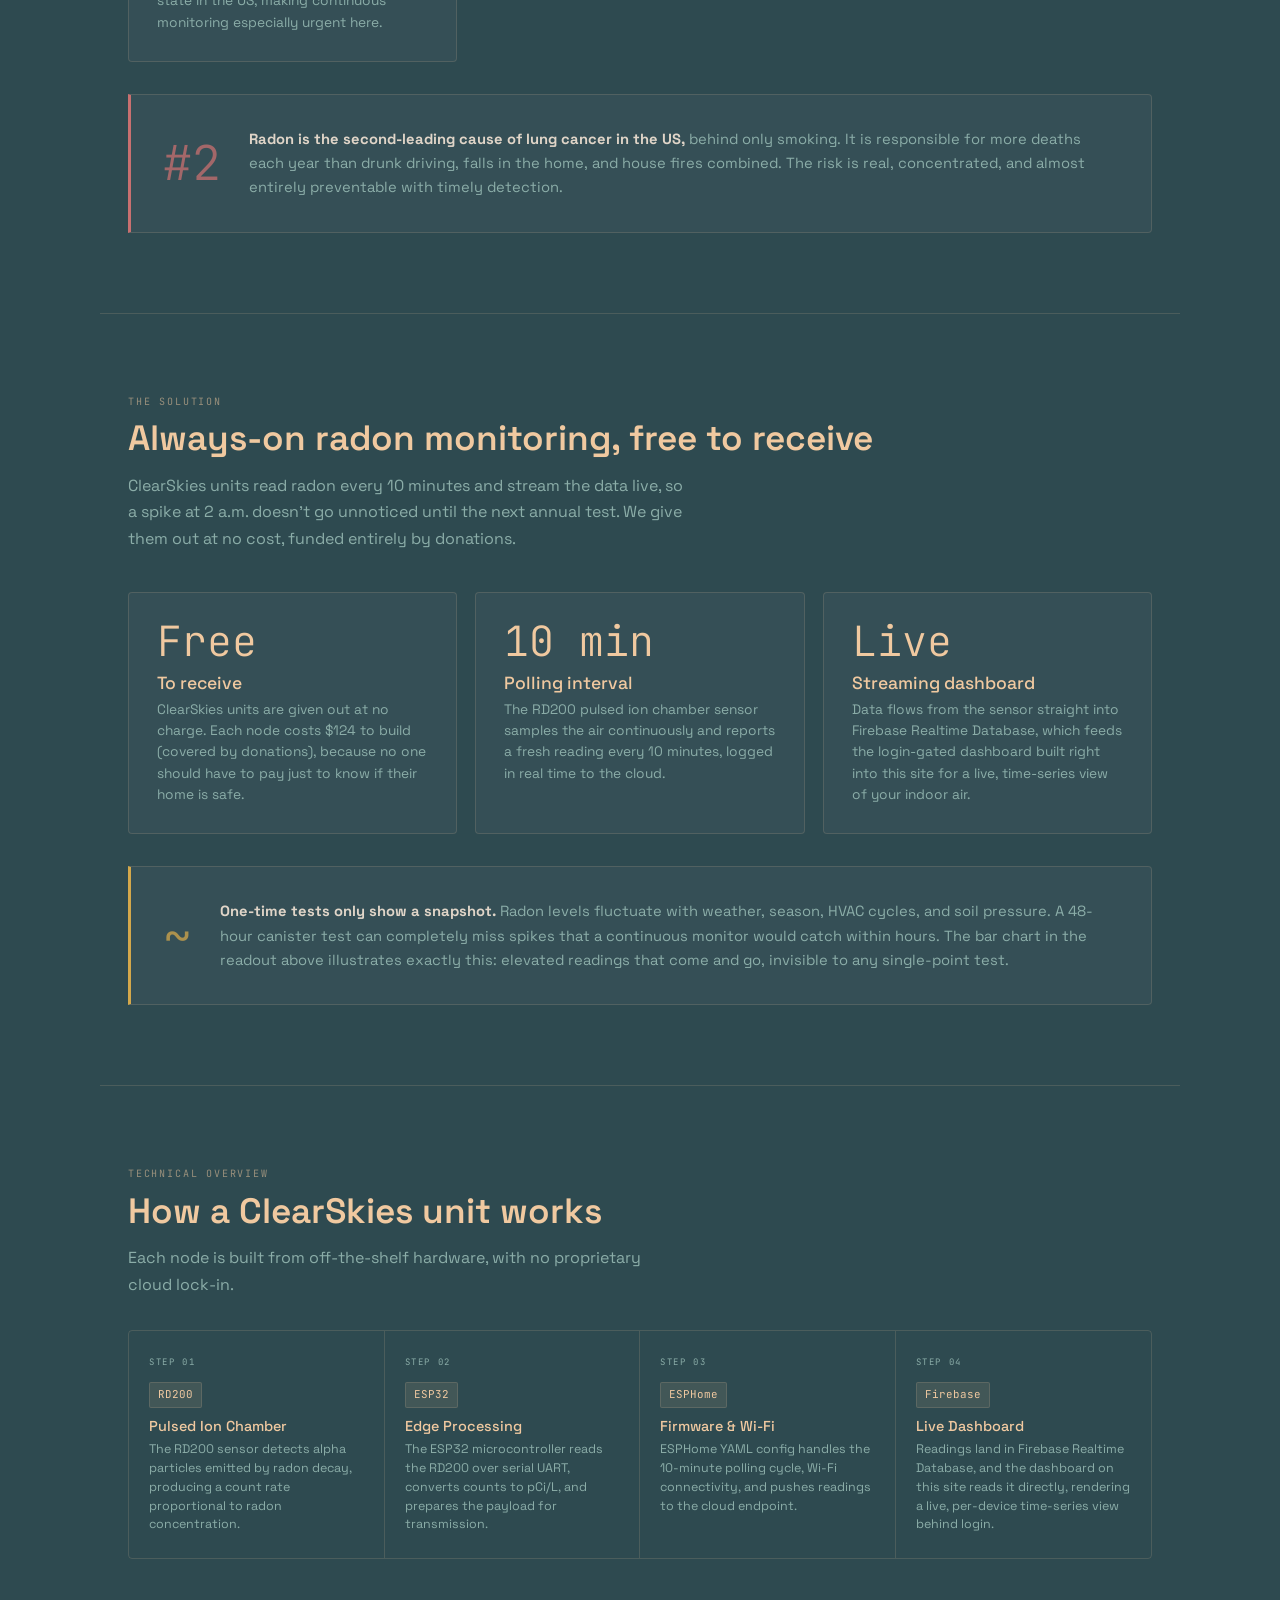
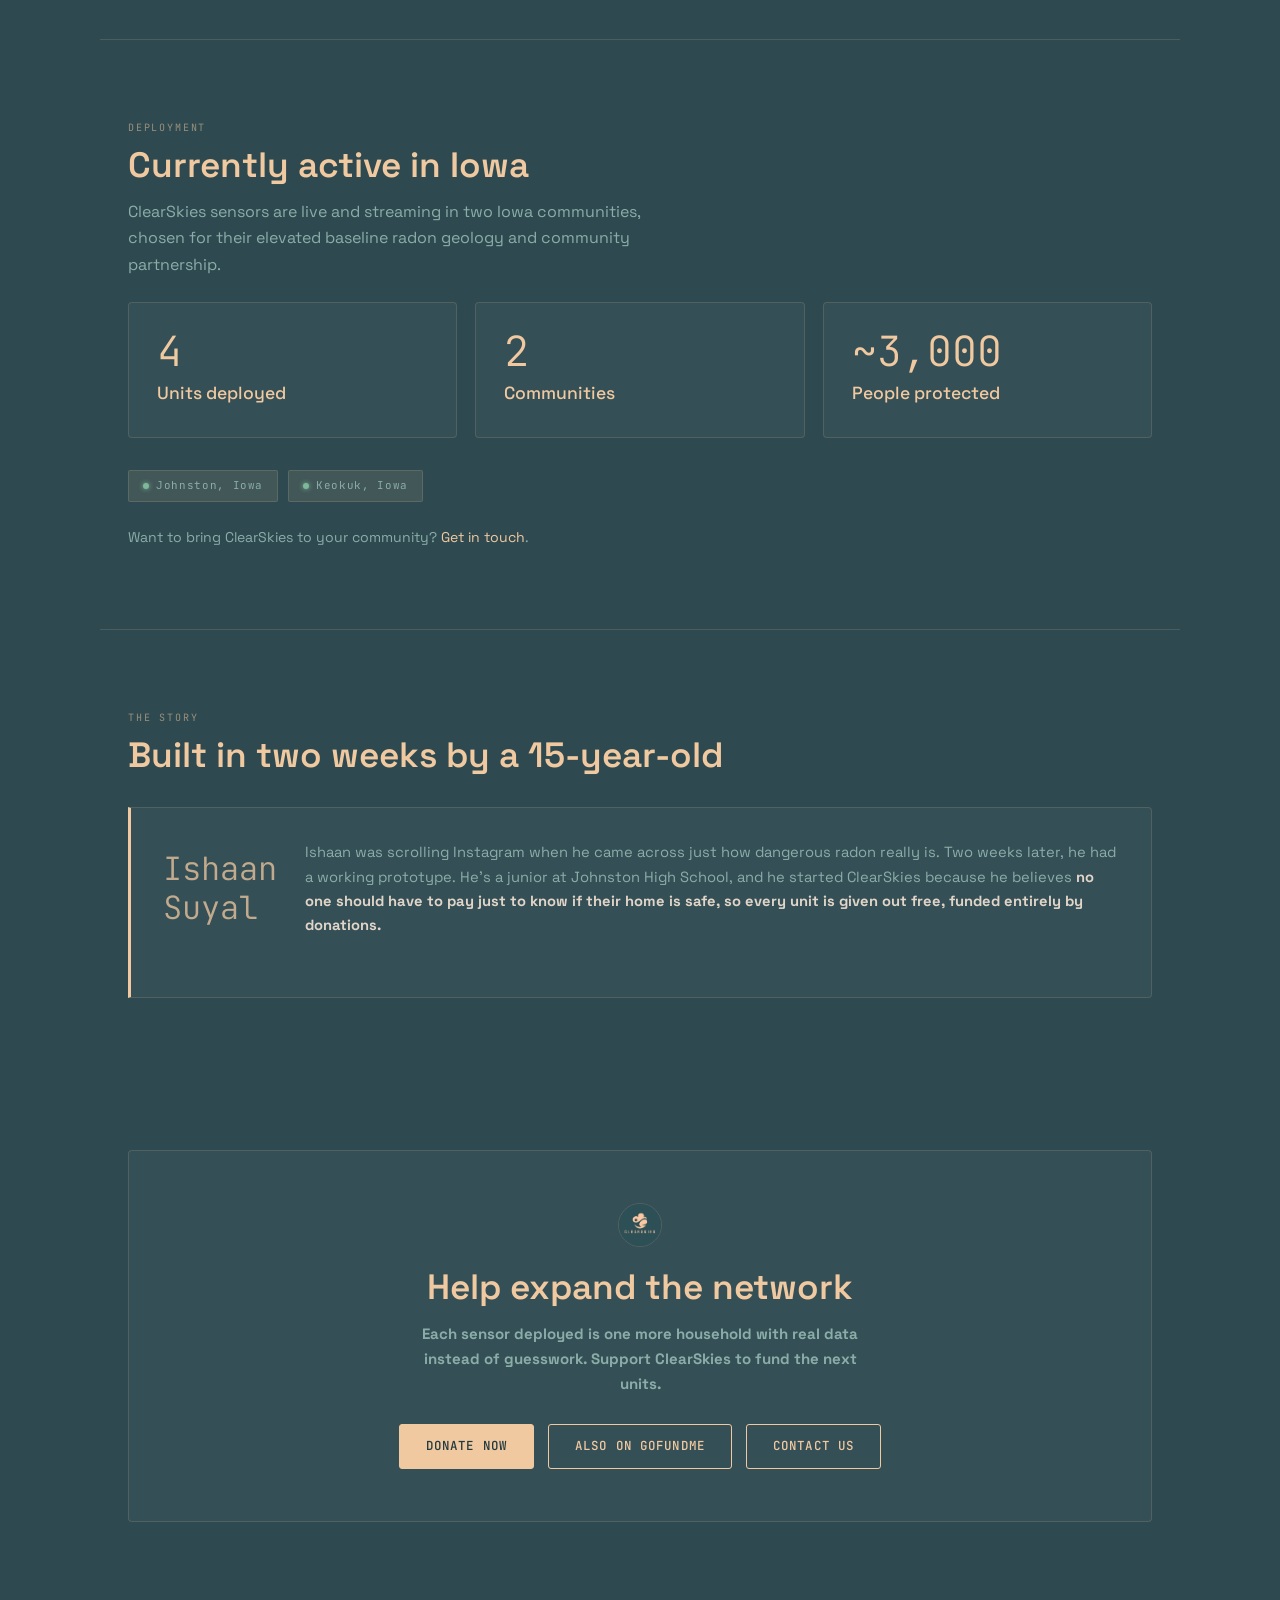
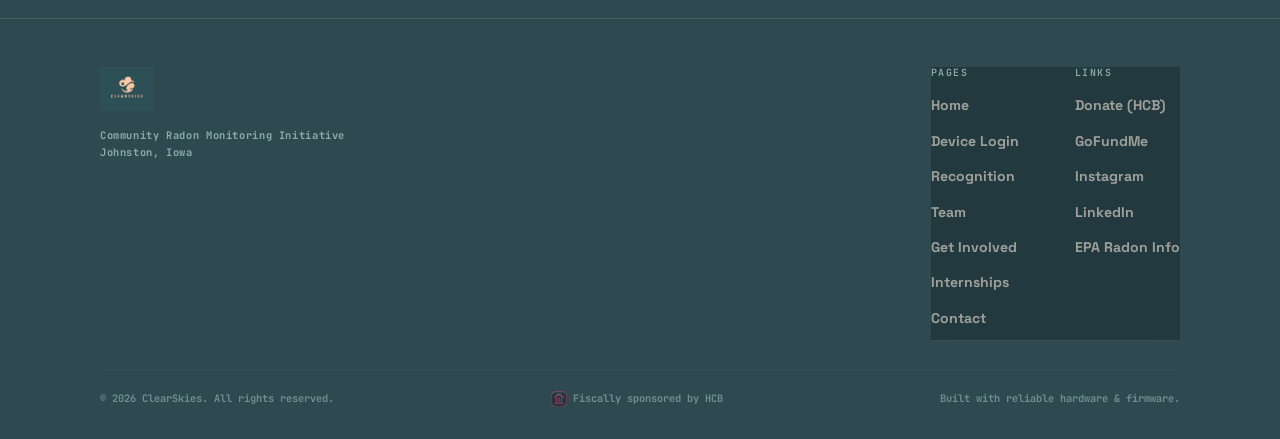
==== commit d051d255: "Update deployment stats: 4 units deployed, ~3,000 people protected Co-Authored-By: Claude Sonnet 5 <" ====
--- a/index.html
+++ b/index.html
@@ -272,7 +272,7 @@
 
     <div class="stat-grid mt-24">
       <div class="stat-card">
-        <div class="stat-number">3</div>
+        <div class="stat-number">4</div>
         <h3>Units deployed</h3>
       </div>
       <div class="stat-card">
@@ -280,7 +280,7 @@
         <h3>Communities</h3>
       </div>
       <div class="stat-card">
-        <div class="stat-number">14</div>
+        <div class="stat-number">~3,000</div>
         <h3>People protected</h3>
       </div>
     </div>
--- a/css/style.css
+++ b/css/style.css
@@ -512,6 +512,22 @@
 }
 .chip-dot { width: 6px; height: 6px; border-radius: 50%; background: var(--green); box-shadow: 0 0 5px var(--green); flex-shrink: 0; }
 
+/* ── 404 ── */
+.error-page { text-align: center; padding: 120px 0; position: relative; z-index: 1; }
+.error-code {
+  font-family: var(--font-mono);
+  font-size: 6rem;
+  font-weight: 300;
+  color: var(--accent);
+  line-height: 1;
+  margin-bottom: 18px;
+}
+.error-page p { color: var(--text-muted); max-width: 460px; margin: 14px auto 32px; }
+@media (max-width: 600px) {
+  .error-page { padding: 80px 0; }
+  .error-code { font-size: 4rem; }
+}
+
 /* ── Page header ── */
 .page-header {
   padding: 64px 0 52px;
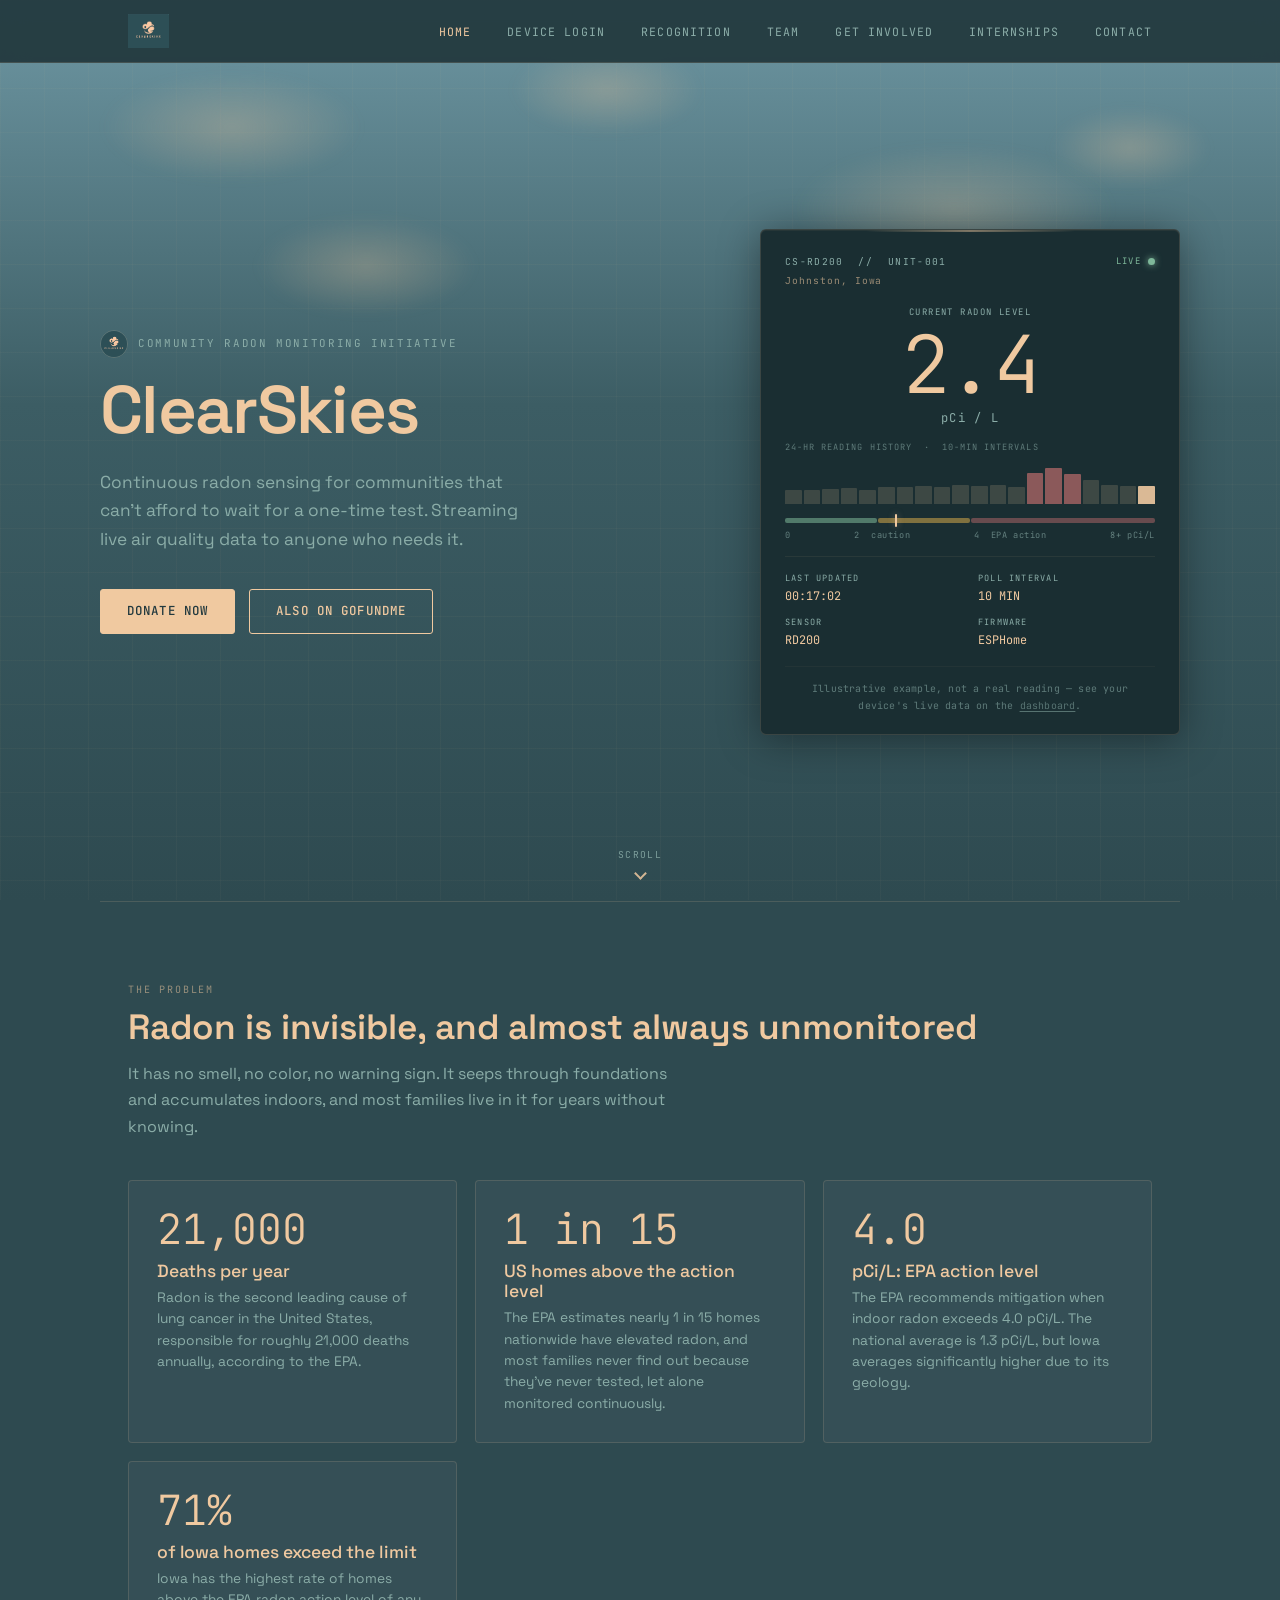
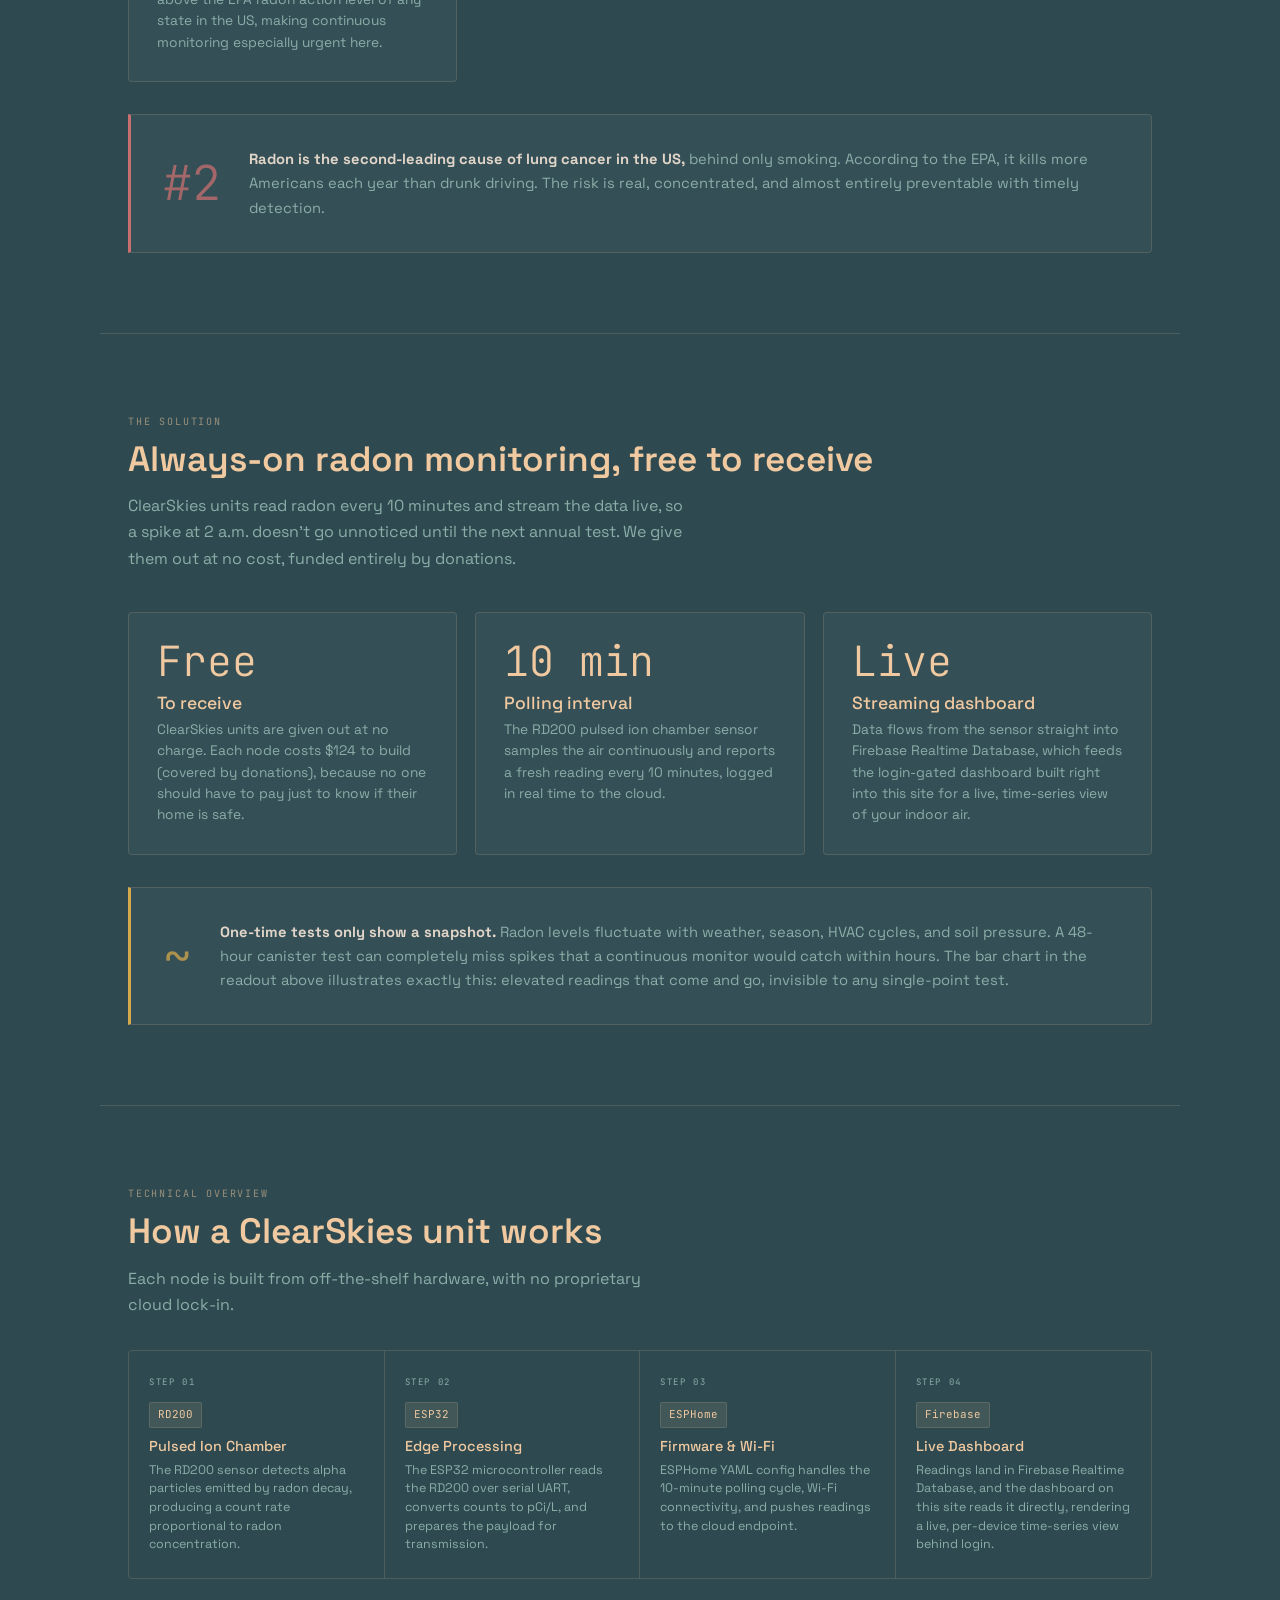
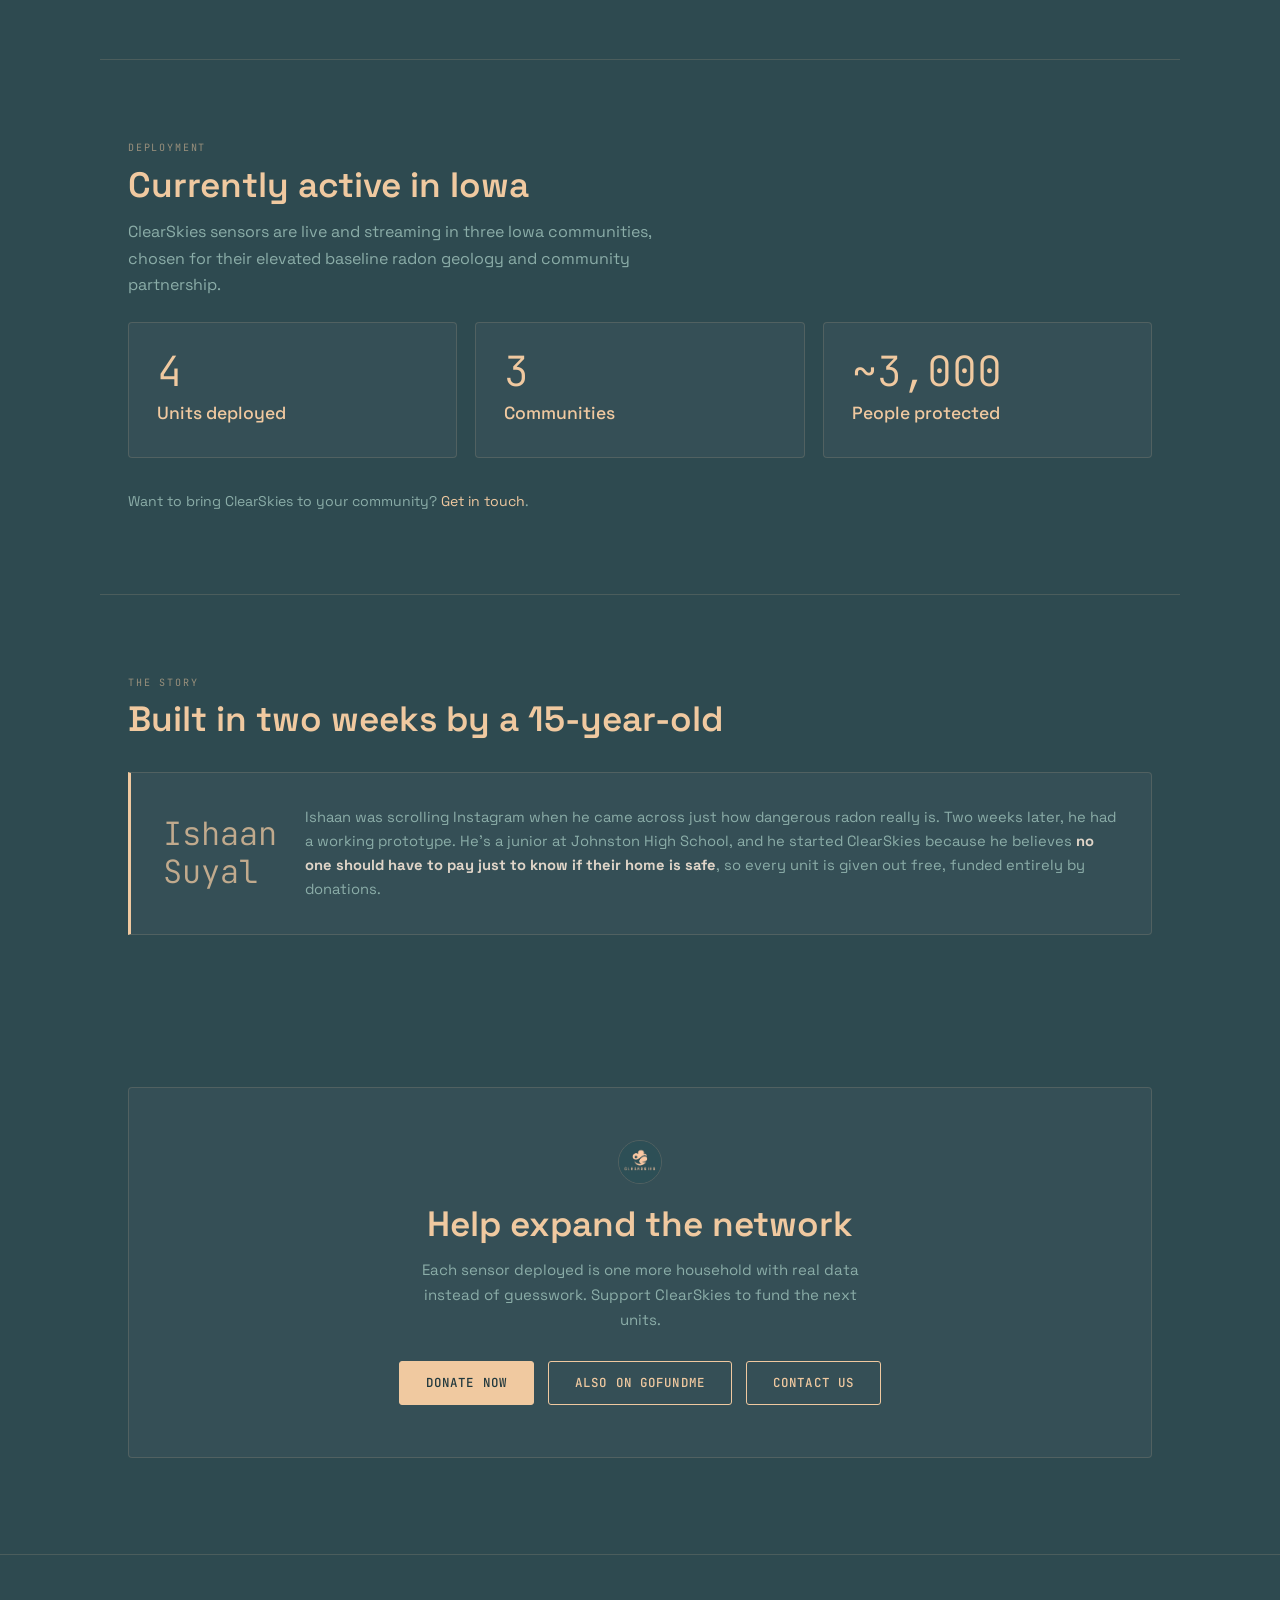
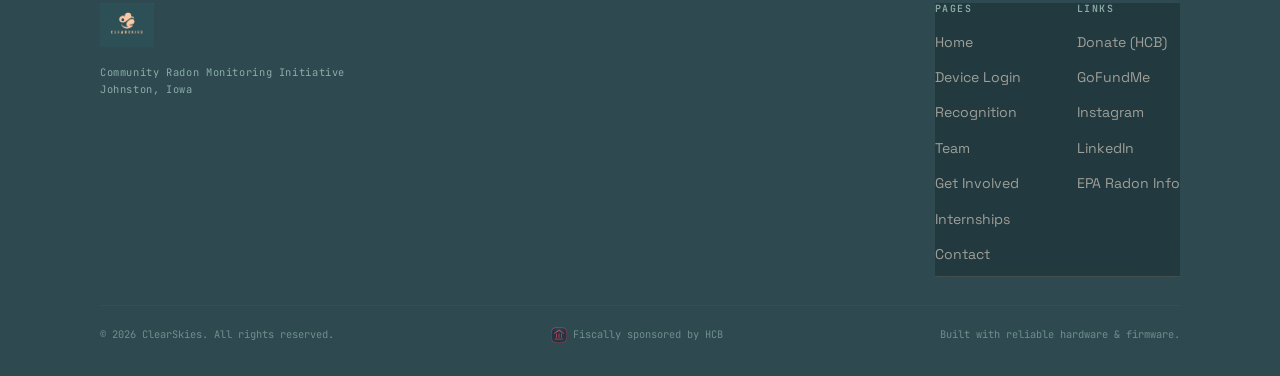
==== commit a6592d2c: "Fix stats, copy, and dashboard levels ahead of App Challenge submission - Replace inaccurate/unsourc" ====
--- a/index.html
+++ b/index.html
@@ -9,7 +9,7 @@
   <meta property="og:type" content="website">
   <meta property="og:title" content="ClearSkies | Community Radon Monitoring">
   <meta property="og:description" content="Low-cost continuous radon sensors deployed in communities across Iowa.">
-  <meta property="og:image" content="https://ishaansuyal.github.io/clearskies-site/favicon.png">
+  <meta property="og:image" content="https://clearskiesus.org/images/unit-photo.jpeg">
   <link rel="icon" type="image/png" href="favicon.png">
   <link rel="apple-touch-icon" href="favicon.png">
   <link rel="stylesheet" href="css/style.css">
@@ -149,9 +149,9 @@
         <p>Radon is the second leading cause of lung cancer in the United States, responsible for roughly 21,000 deaths annually, according to the EPA.</p>
       </div>
       <div class="stat-card">
-        <div class="stat-number">&lt;5%</div>
-        <h3>Homes actively monitored</h3>
-        <p>Despite being the leading environmental cause of lung cancer, the vast majority of American homes have never had a radon test, let alone continuous monitoring.</p>
+        <div class="stat-number">1 in 15</div>
+        <h3>US homes above the action level</h3>
+        <p>The EPA estimates nearly 1 in 15 homes nationwide have elevated radon, and most families never find out because they've never tested, let alone monitored continuously.</p>
       </div>
       <div class="stat-card">
         <div class="stat-number">4.0</div>
@@ -169,7 +169,7 @@
       <div class="strip-num">#2</div>
       <p>
         <strong>Radon is the second-leading cause of lung cancer in the US,</strong> behind only smoking.
-        It is responsible for more deaths each year than drunk driving, falls in the home, and house fires combined.
+        According to the EPA, it kills more Americans each year than drunk driving.
         The risk is real, concentrated, and almost entirely preventable with timely detection.
       </p>
     </div>
@@ -266,7 +266,7 @@
     <div class="section-label">Deployment</div>
     <h2 class="section-title">Currently active in Iowa</h2>
     <p class="section-sub">
-      ClearSkies sensors are live and streaming in two Iowa communities,
+      ClearSkies sensors are live and streaming in three Iowa communities,
       chosen for their elevated baseline radon geology and community partnership.
     </p>
 
@@ -276,7 +276,7 @@
         <h3>Units deployed</h3>
       </div>
       <div class="stat-card">
-        <div class="stat-number">2</div>
+        <div class="stat-number">3</div>
         <h3>Communities</h3>
       </div>
       <div class="stat-card">
@@ -285,10 +285,6 @@
       </div>
     </div>
 
-    <div class="deploy-chips">
-      <div class="chip"><span class="chip-dot"></span>Johnston, Iowa</div>
-      <div class="chip"><span class="chip-dot"></span>Keokuk, Iowa</div>
-    </div>
     <p class="text-muted mt-24" style="font-size:0.88rem;">
       Want to bring ClearSkies to your community?
       <a href="contact.html">Get in touch</a>.
@@ -310,7 +306,7 @@
         Ishaan was scrolling Instagram when he came across just how dangerous radon really is.
         Two weeks later, he had a working prototype. He's a junior at Johnston High School,
         and he started ClearSkies because he believes <strong>no one should have to pay
-        just to know if their home is safe, so every unit is given out free,
+        just to know if their home is safe</strong>, so every unit is given out free,
         funded entirely by donations.
       </p>
     </div>
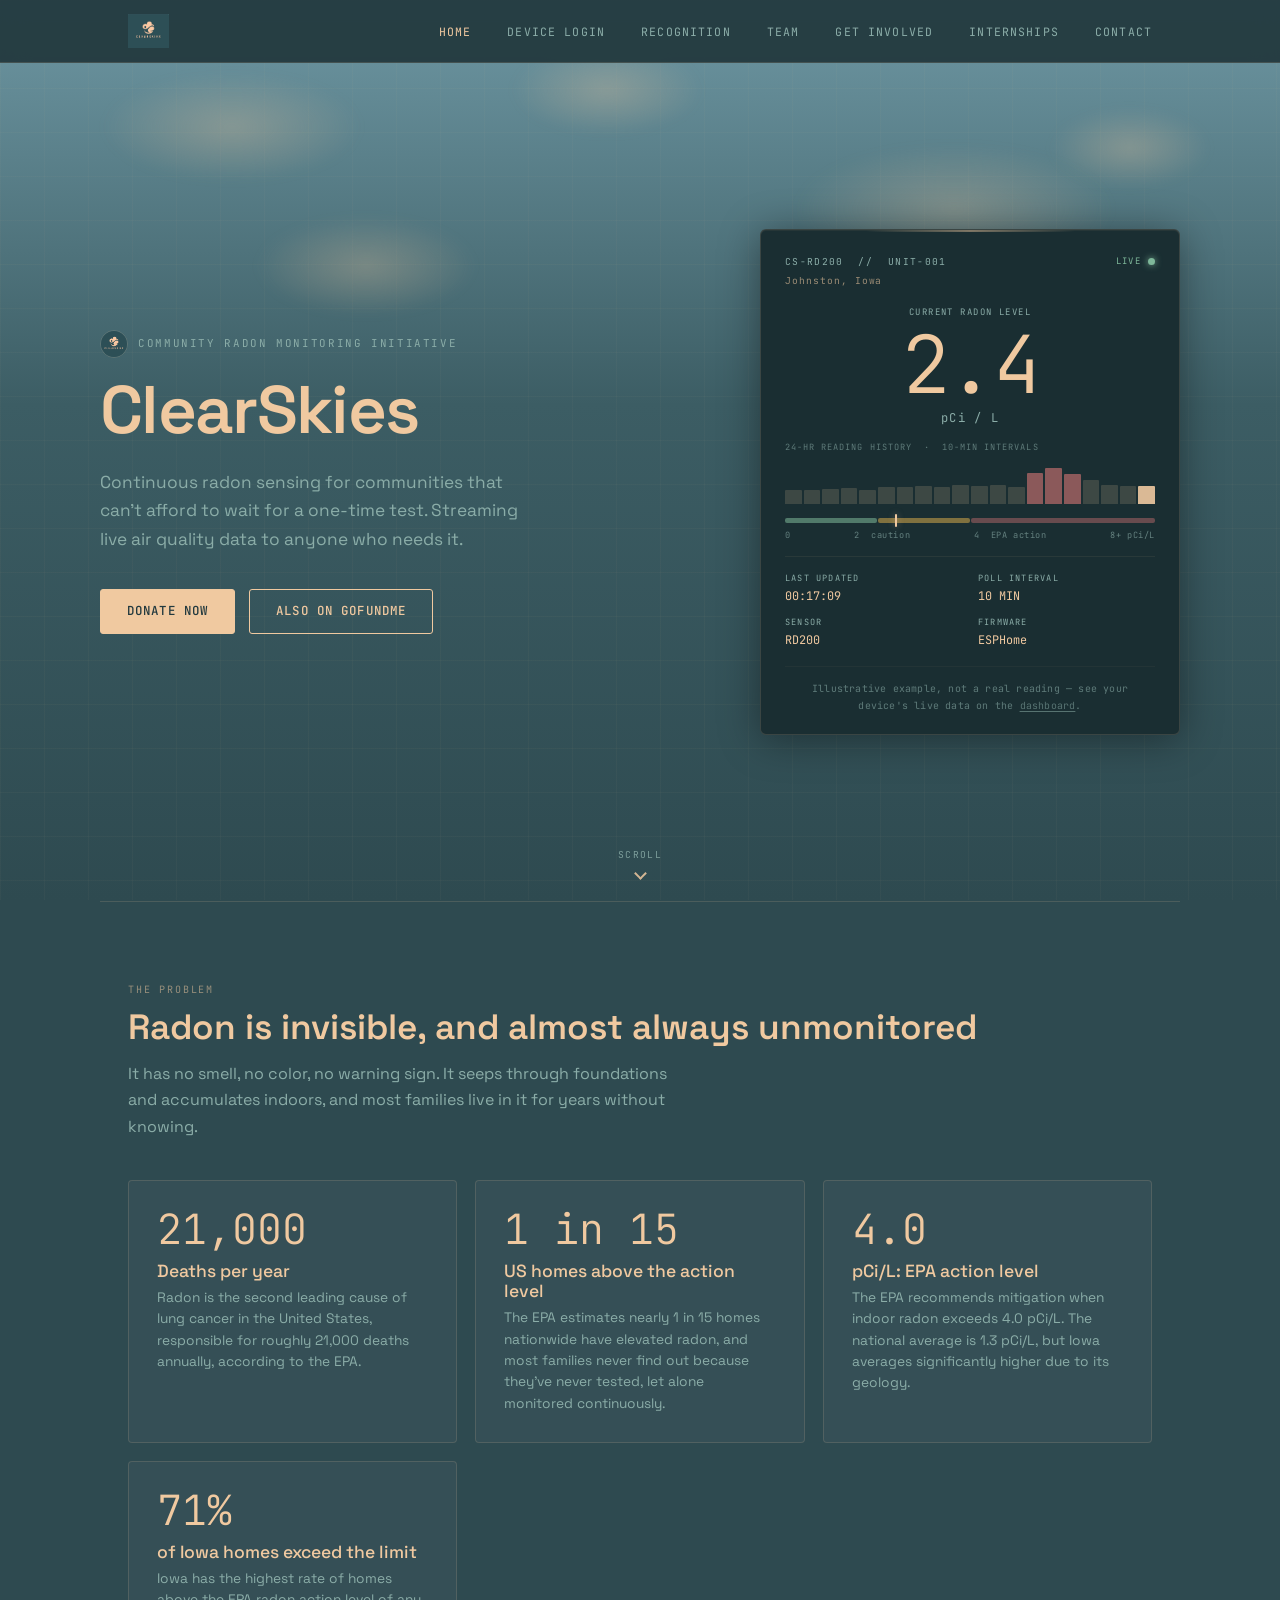
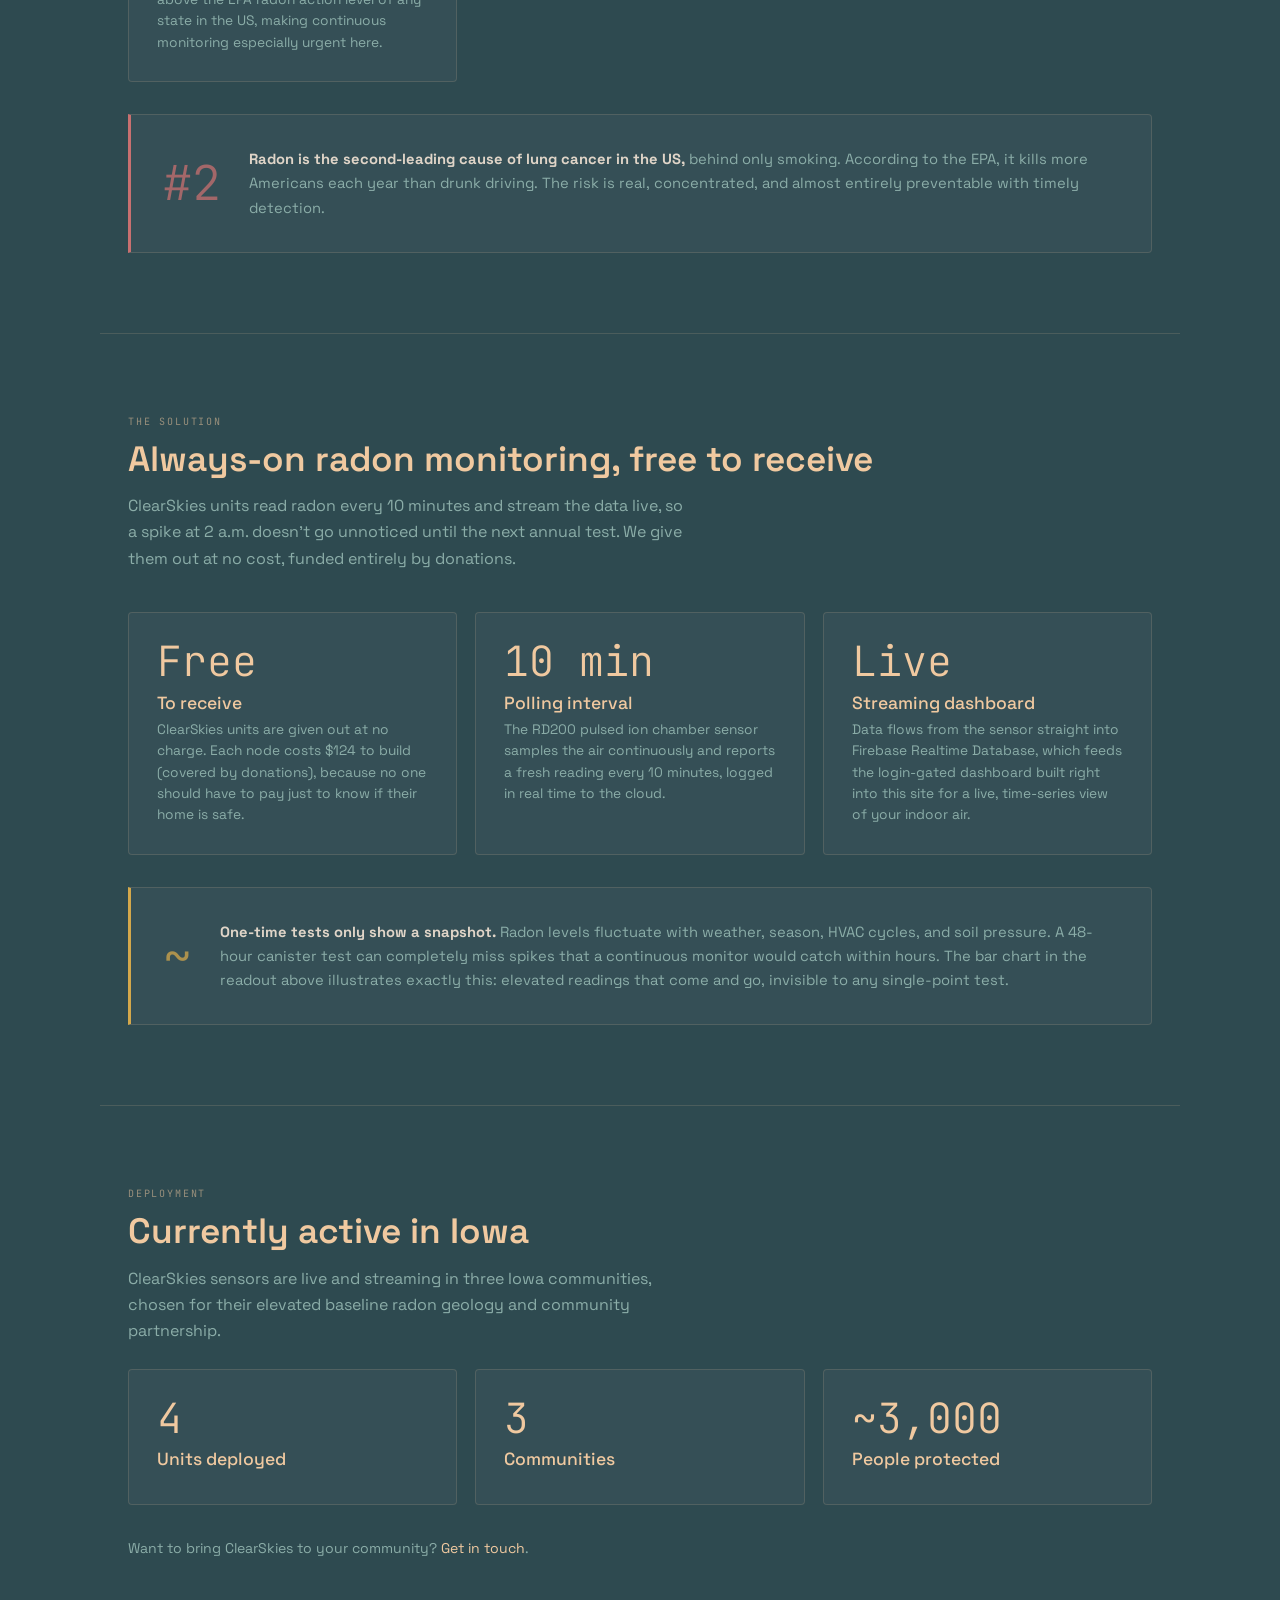
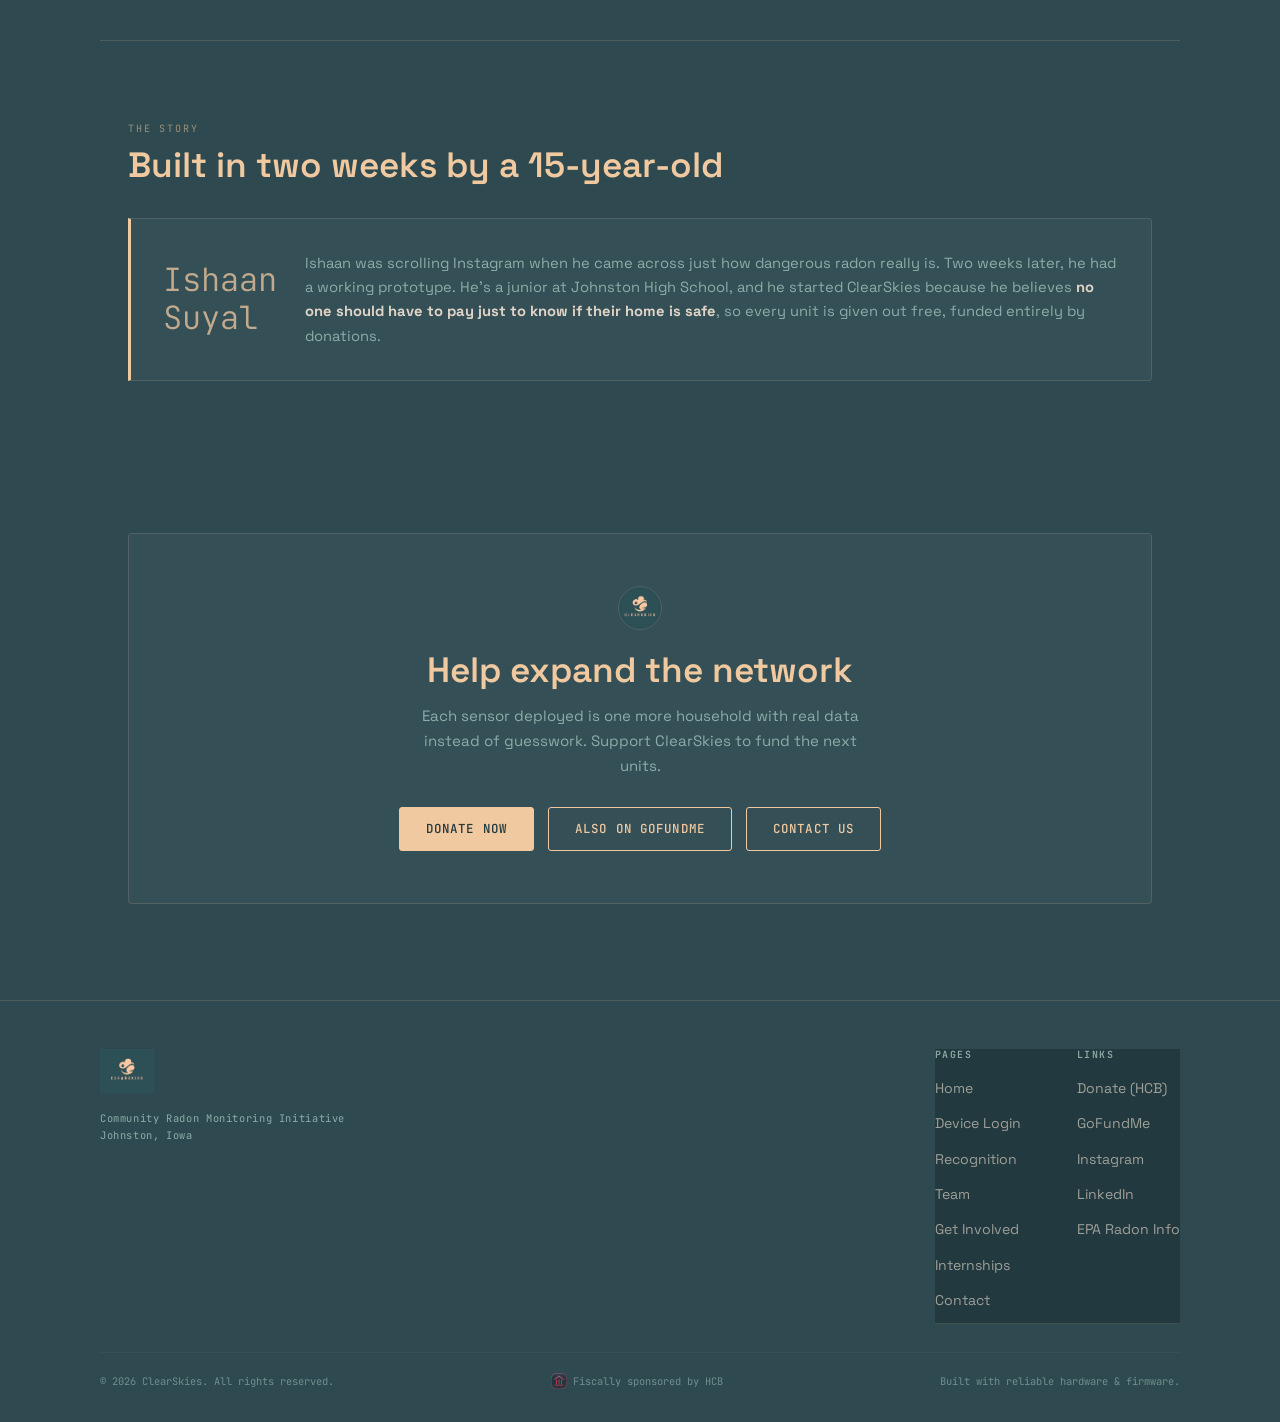
==== commit 212f0943: "Remove How it works section from home page Co-Authored-By: Claude Opus 5.5 <noreply@anthropic.com>" ====
--- a/index.html
+++ b/index.html
@@ -222,44 +222,6 @@
 
 <div class="divider"></div>
 
-<!-- ── How it works ── -->
-<section class="section">
-  <div class="container">
-    <div class="section-label">Technical Overview</div>
-    <h2 class="section-title">How a ClearSkies unit works</h2>
-    <p class="section-sub">Each node is built from off-the-shelf hardware, with no proprietary cloud lock-in.</p>
-
-    <div class="pipeline">
-      <div class="pipeline-step">
-        <div class="step-index">Step 01</div>
-        <div class="step-tag">RD200</div>
-        <h3>Pulsed Ion Chamber</h3>
-        <p>The RD200 sensor detects alpha particles emitted by radon decay, producing a count rate proportional to radon concentration.</p>
-      </div>
-      <div class="pipeline-step">
-        <div class="step-index">Step 02</div>
-        <div class="step-tag">ESP32</div>
-        <h3>Edge Processing</h3>
-        <p>The ESP32 microcontroller reads the RD200 over serial UART, converts counts to pCi/L, and prepares the payload for transmission.</p>
-      </div>
-      <div class="pipeline-step">
-        <div class="step-index">Step 03</div>
-        <div class="step-tag">ESPHome</div>
-        <h3>Firmware &amp; Wi-Fi</h3>
-        <p>ESPHome YAML config handles the 10-minute polling cycle, Wi-Fi connectivity, and pushes readings to the cloud endpoint.</p>
-      </div>
-      <div class="pipeline-step">
-        <div class="step-index">Step 04</div>
-        <div class="step-tag">Firebase</div>
-        <h3>Live Dashboard</h3>
-        <p>Readings land in Firebase Realtime Database, and the dashboard on this site reads it directly, rendering a live, per-device time-series view behind login.</p>
-      </div>
-    </div>
-  </div>
-</section>
-
-<div class="divider"></div>
-
 <!-- ── Deployment ── -->
 <section class="section">
   <div class="container">
